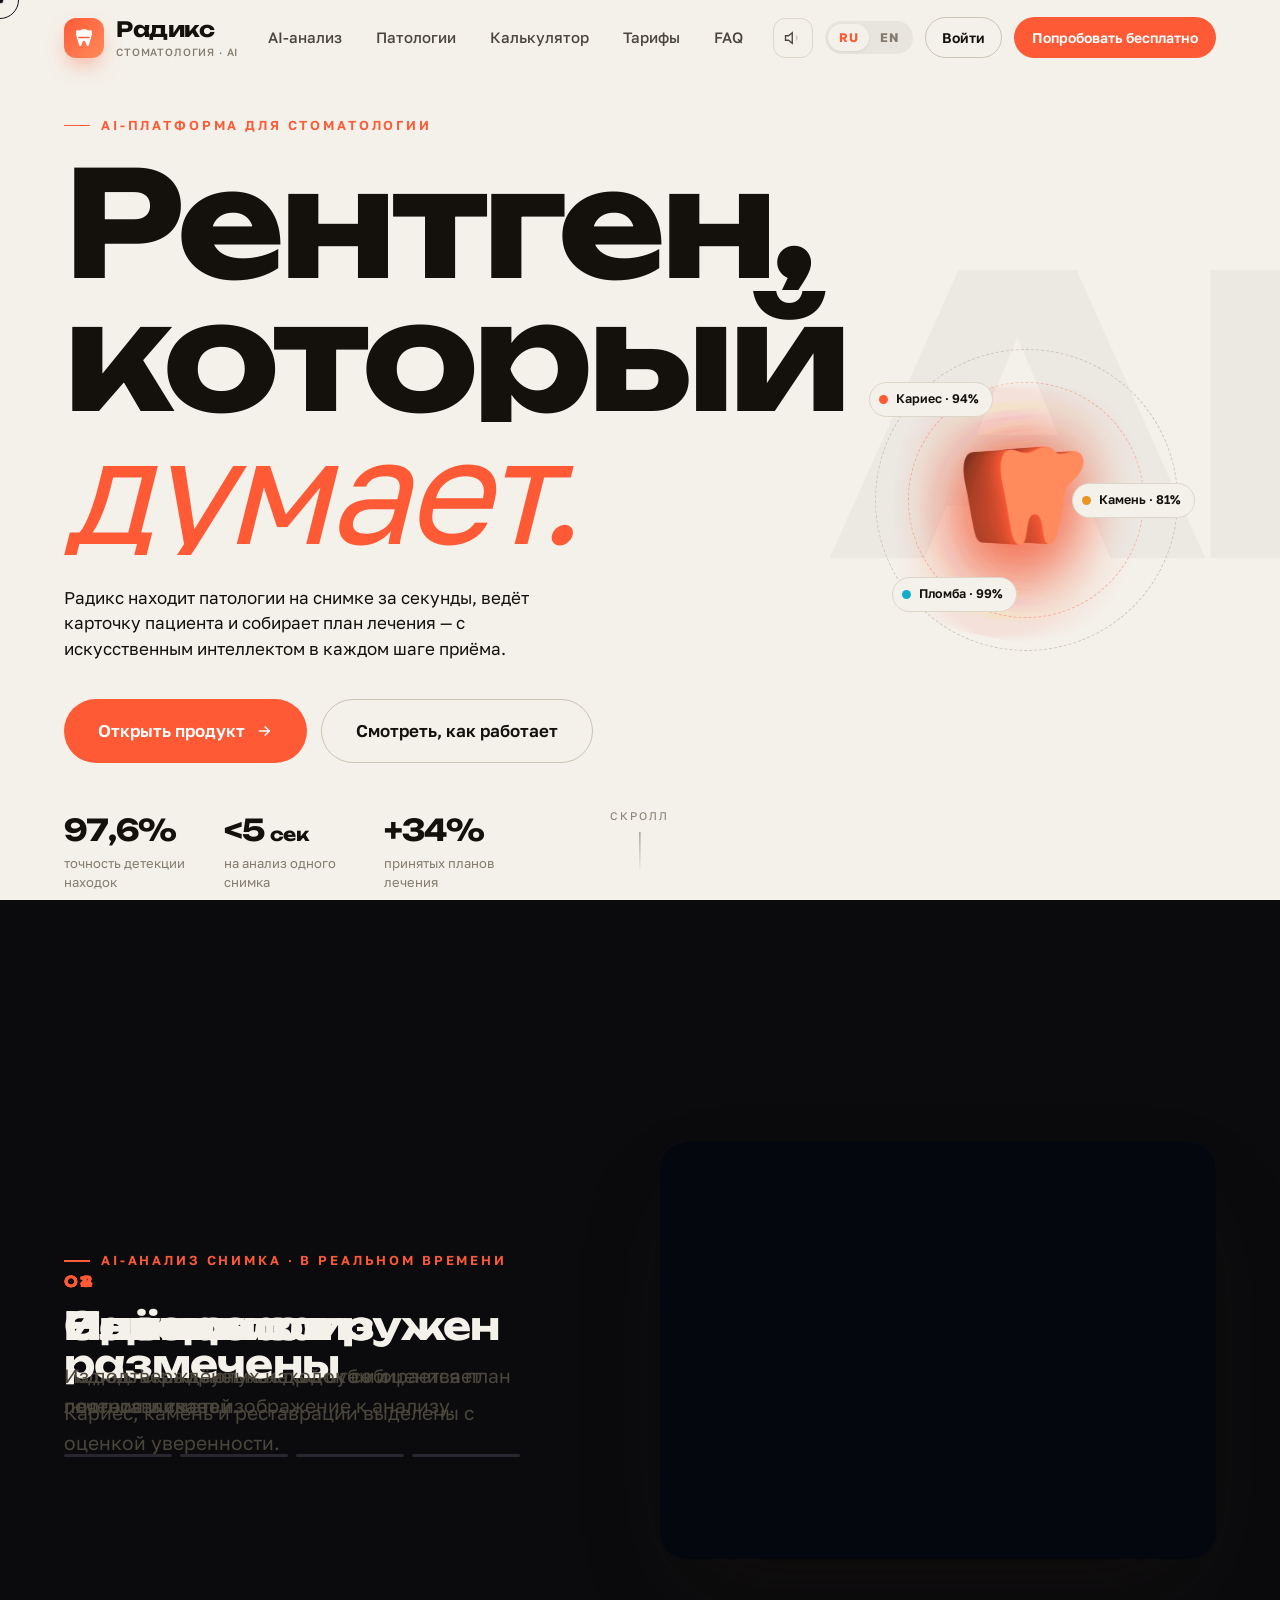
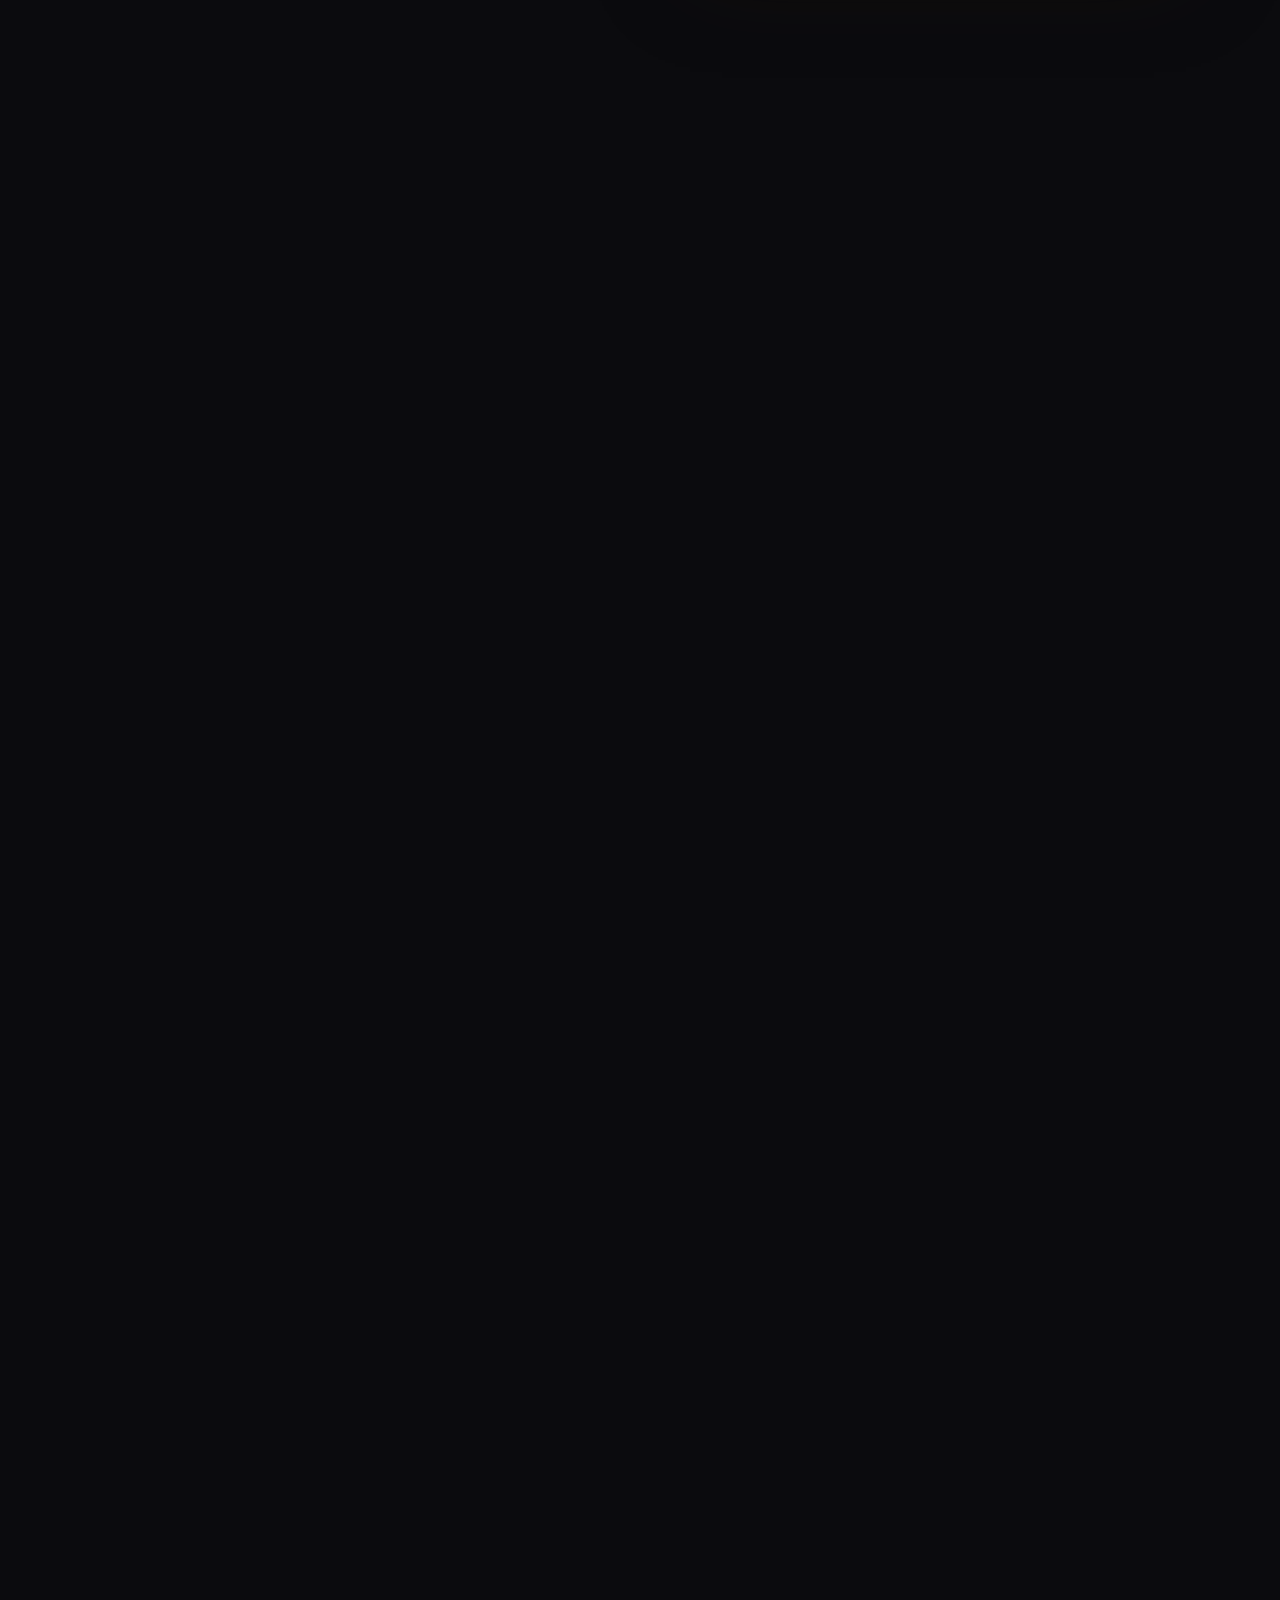
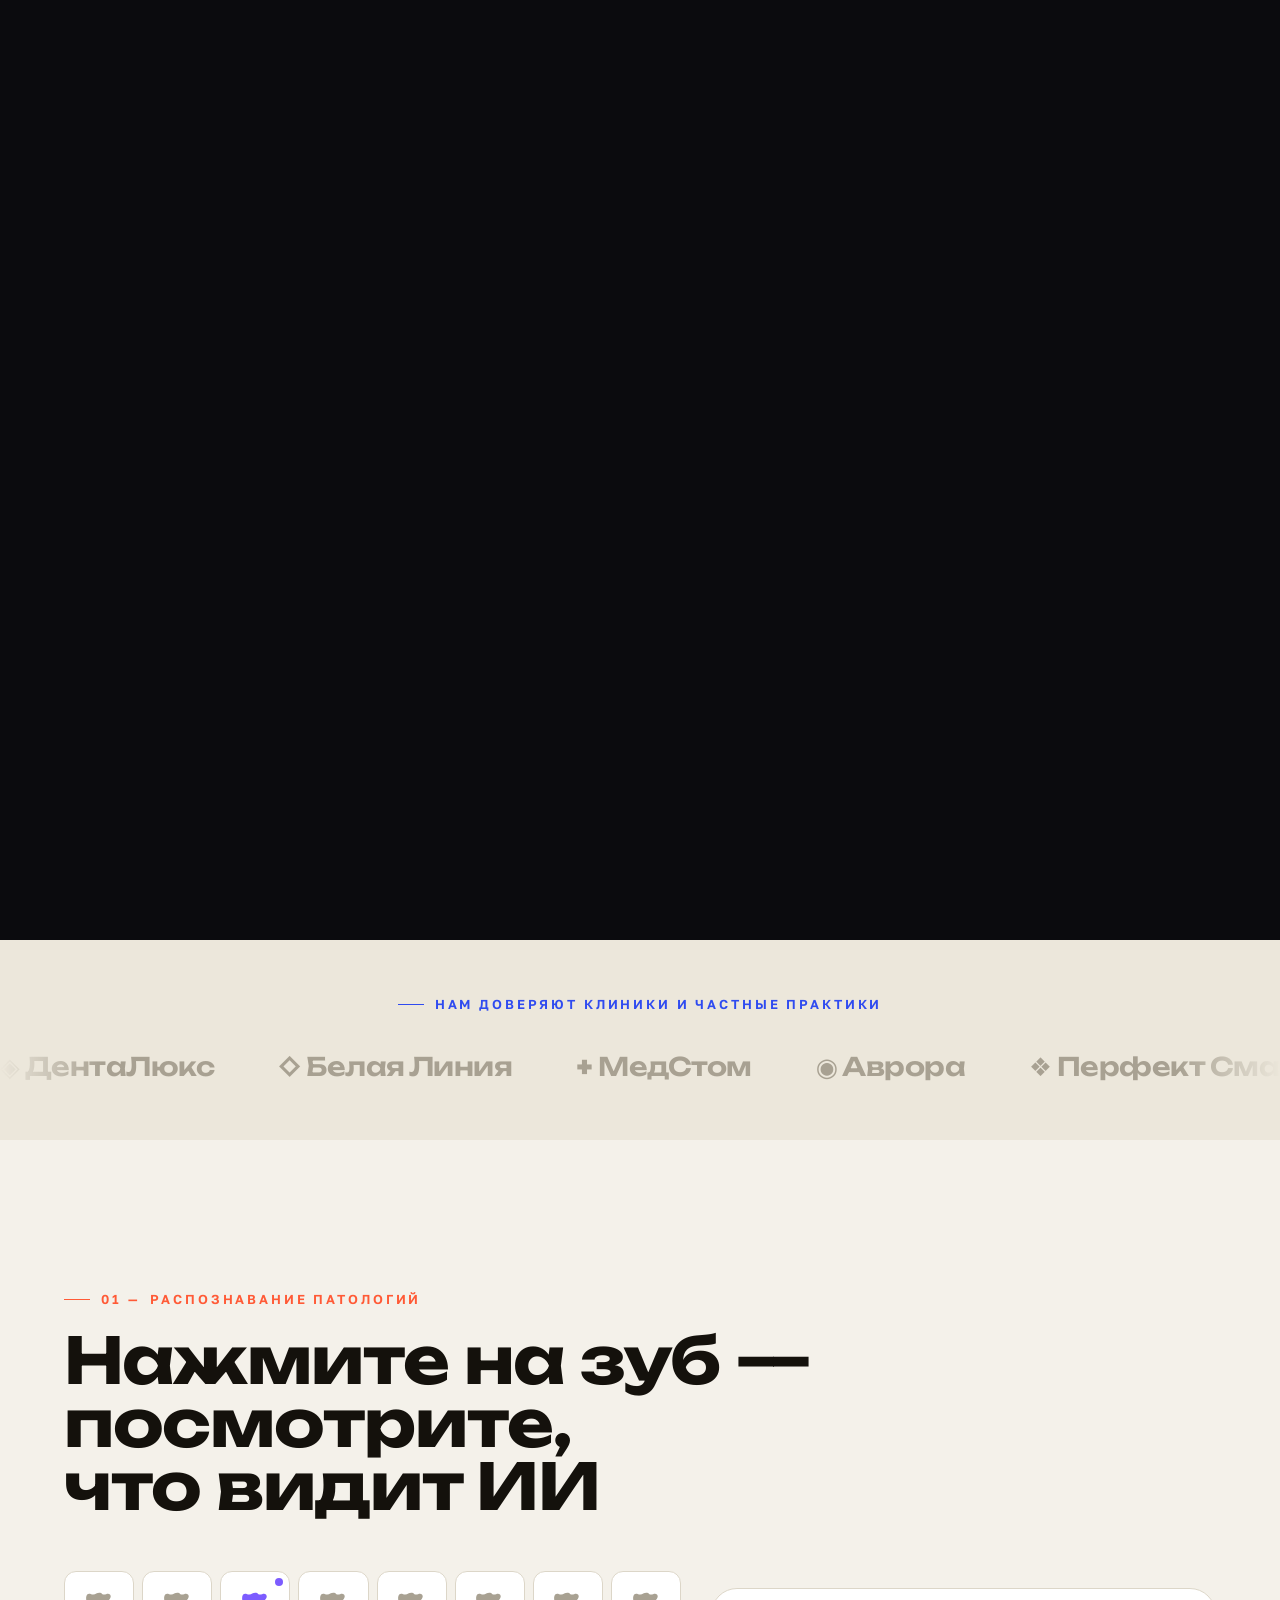
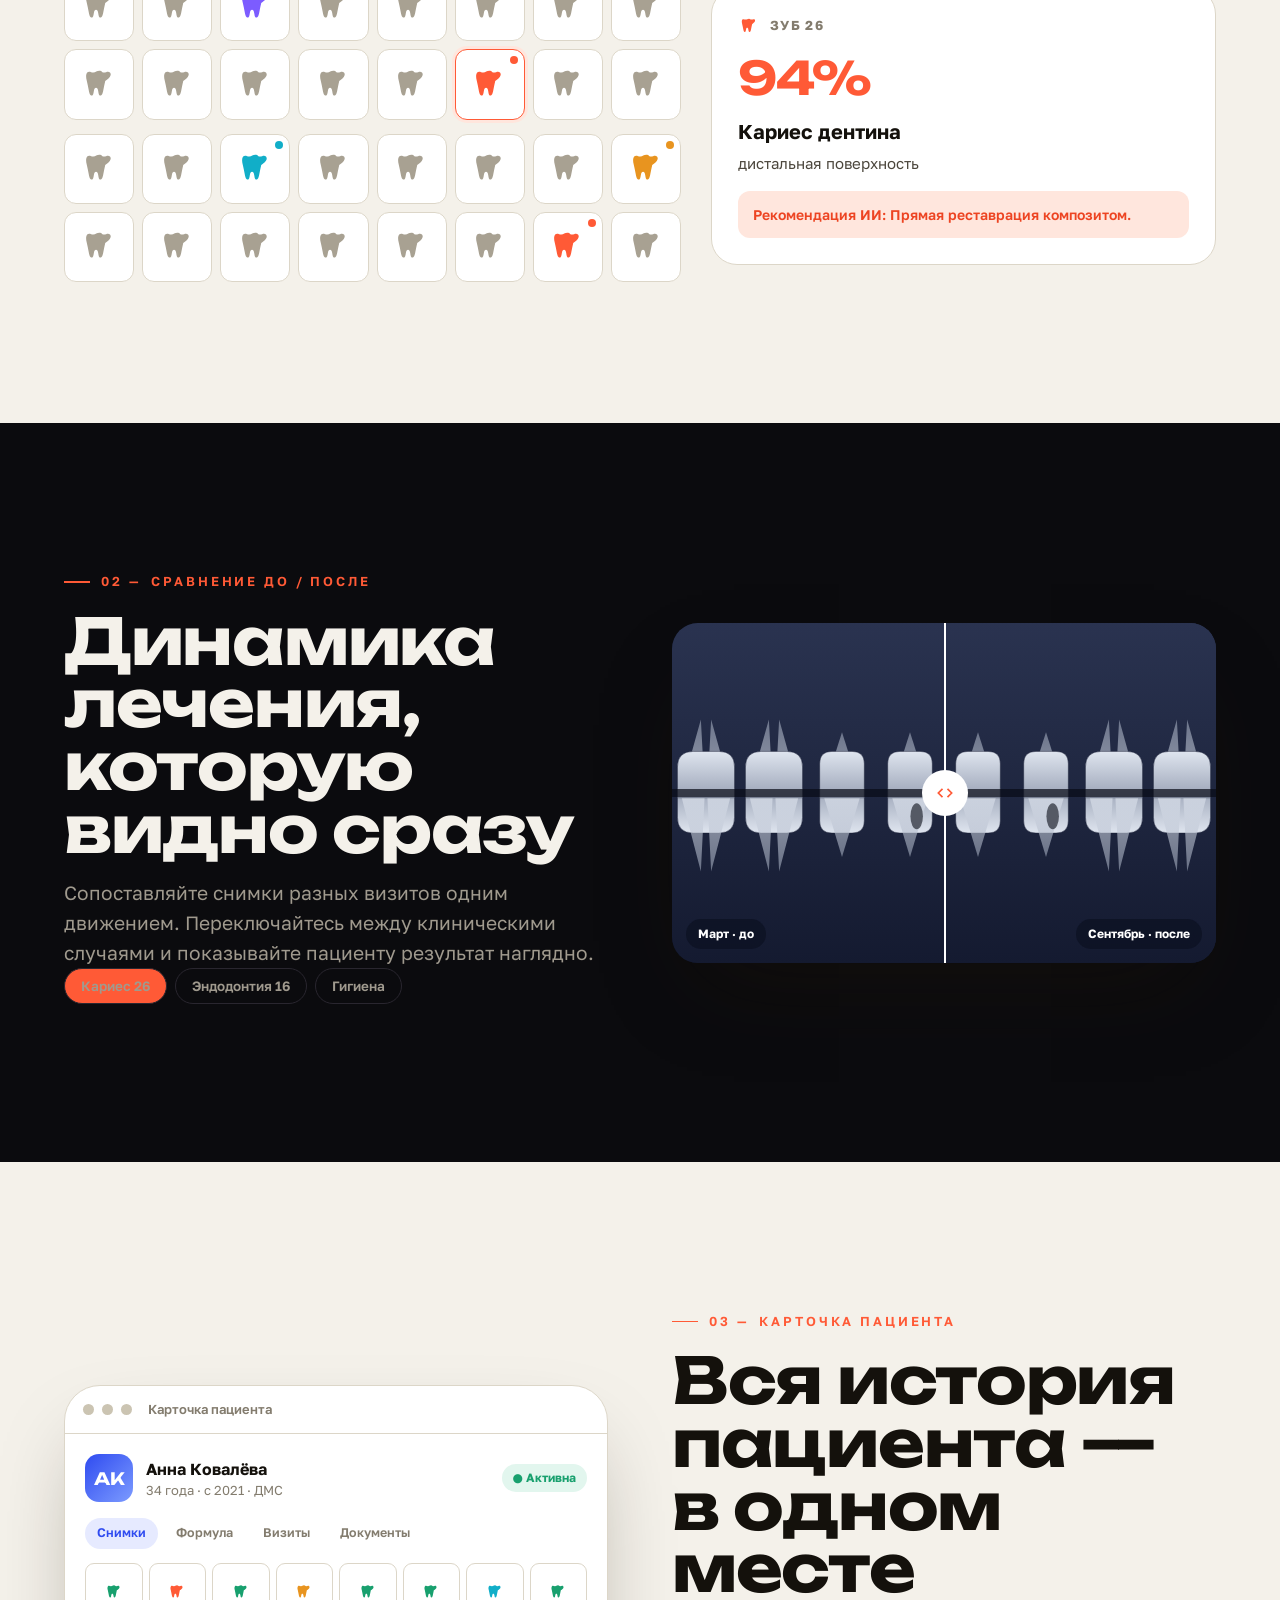
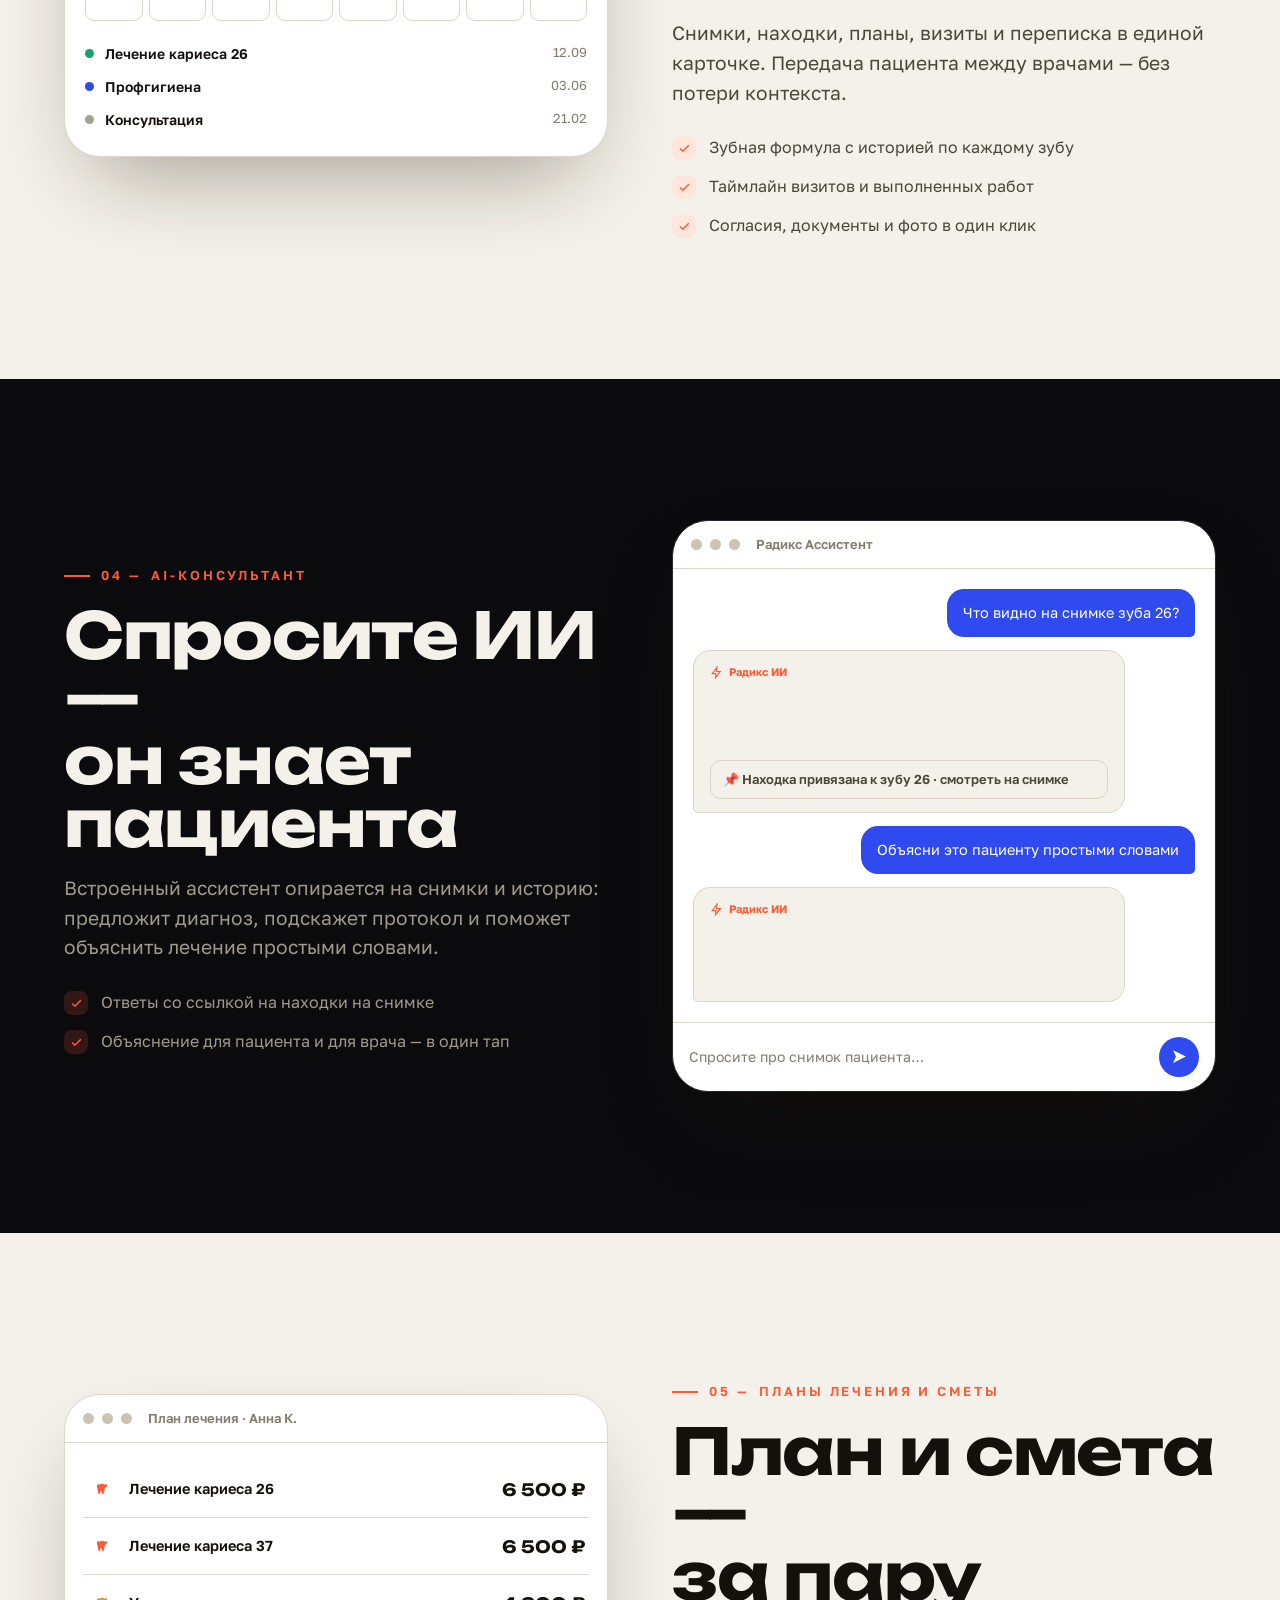
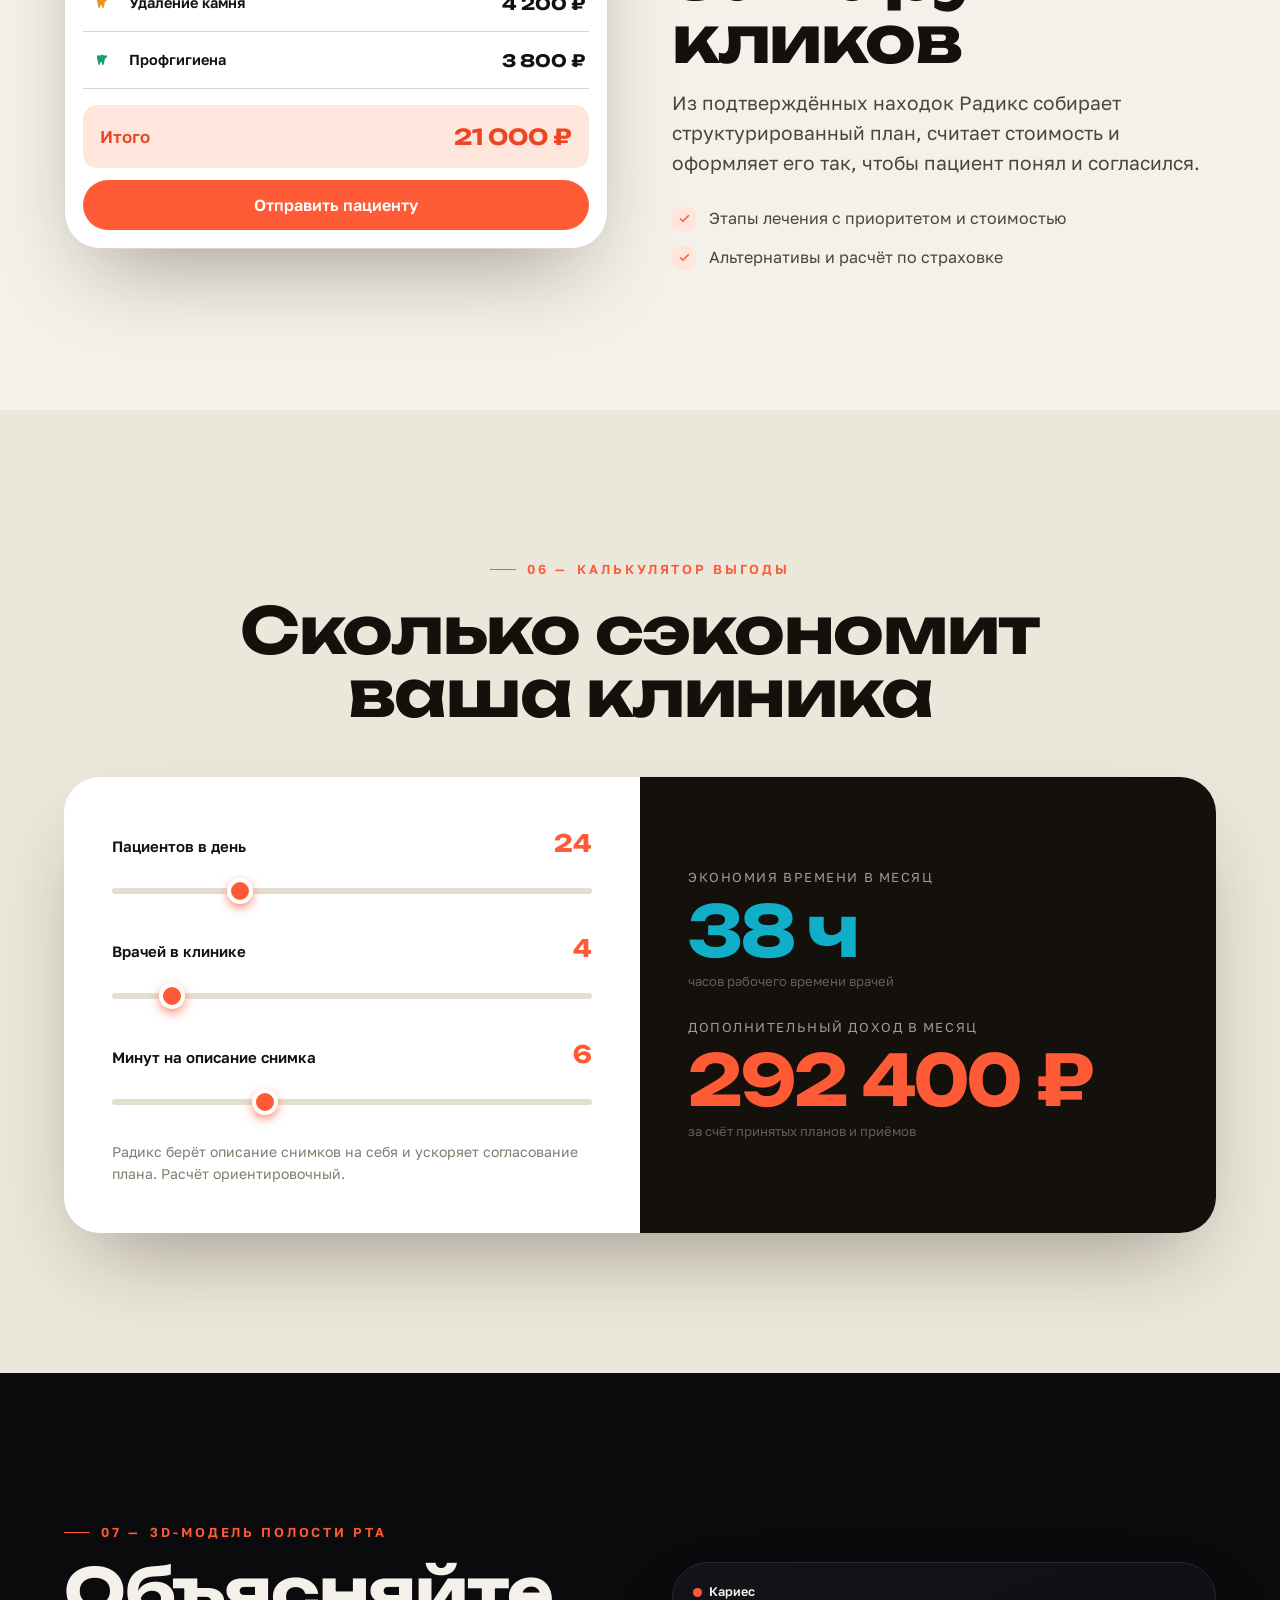
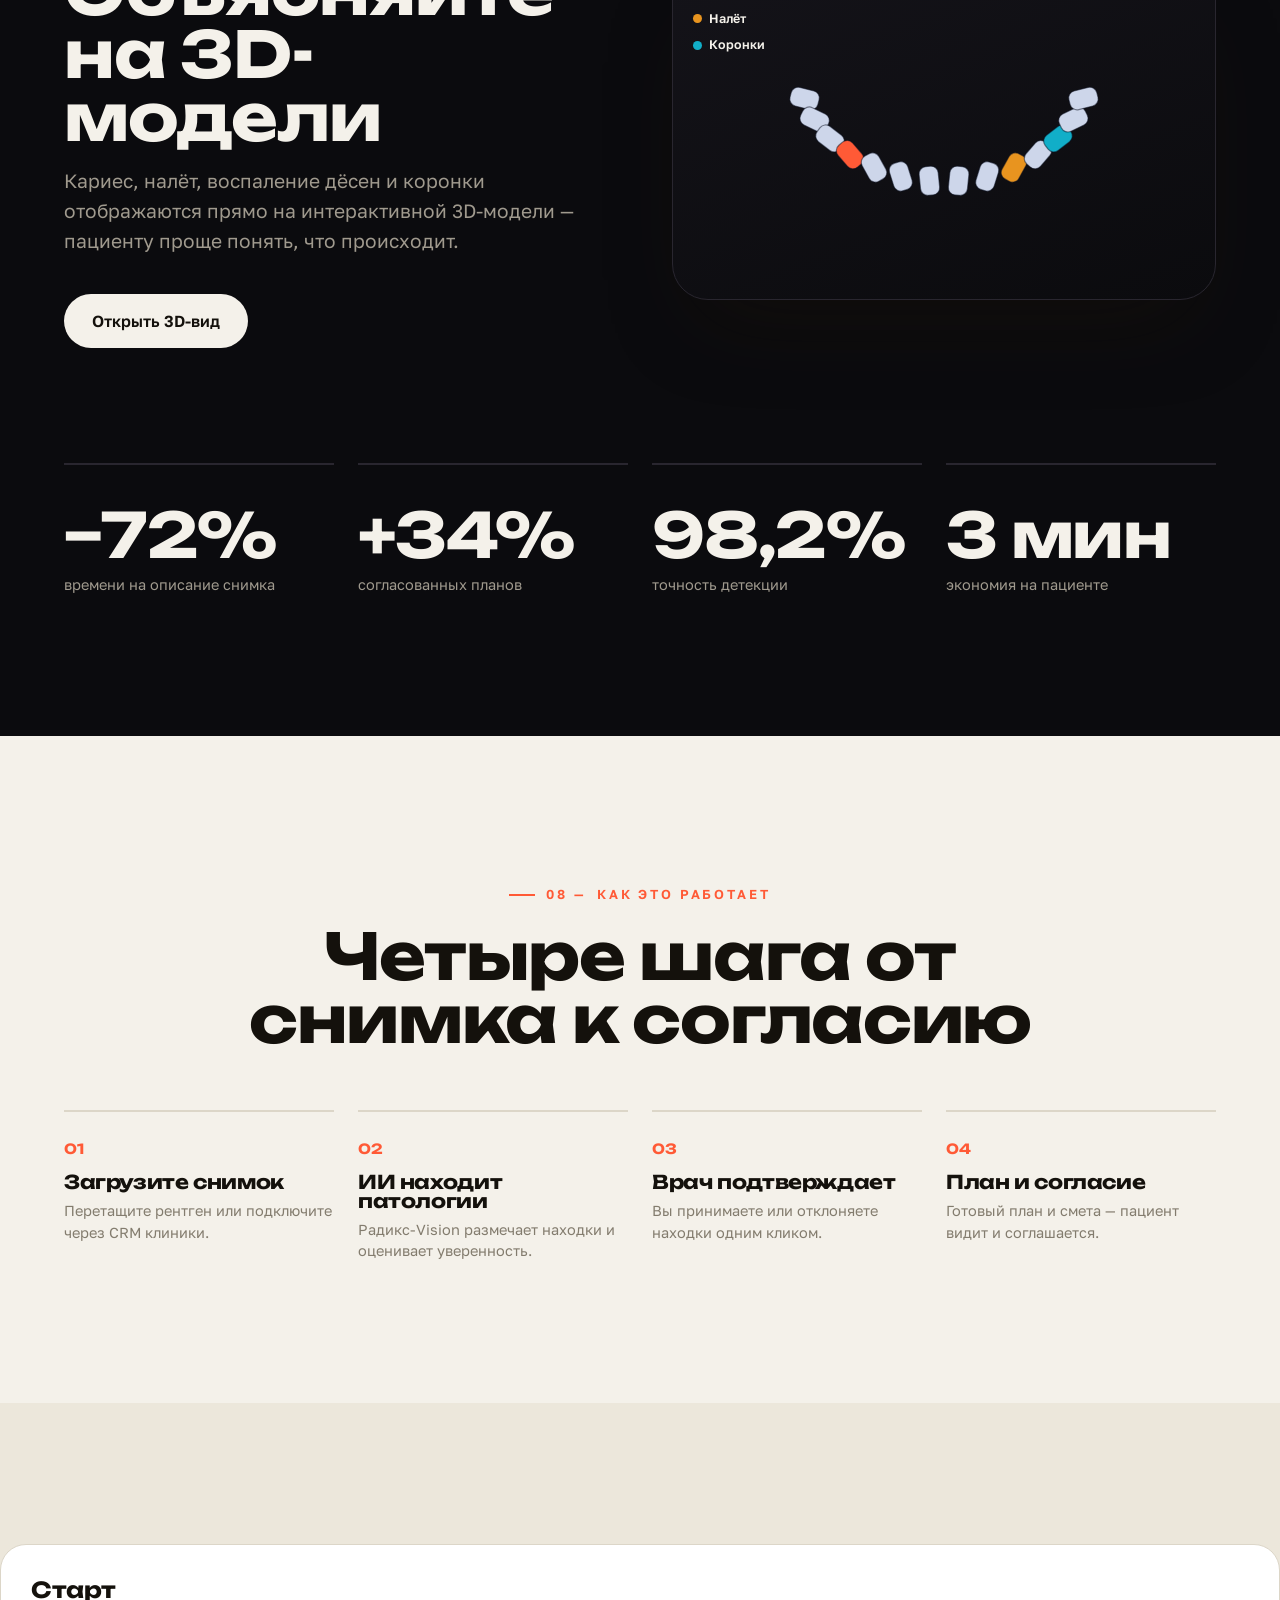
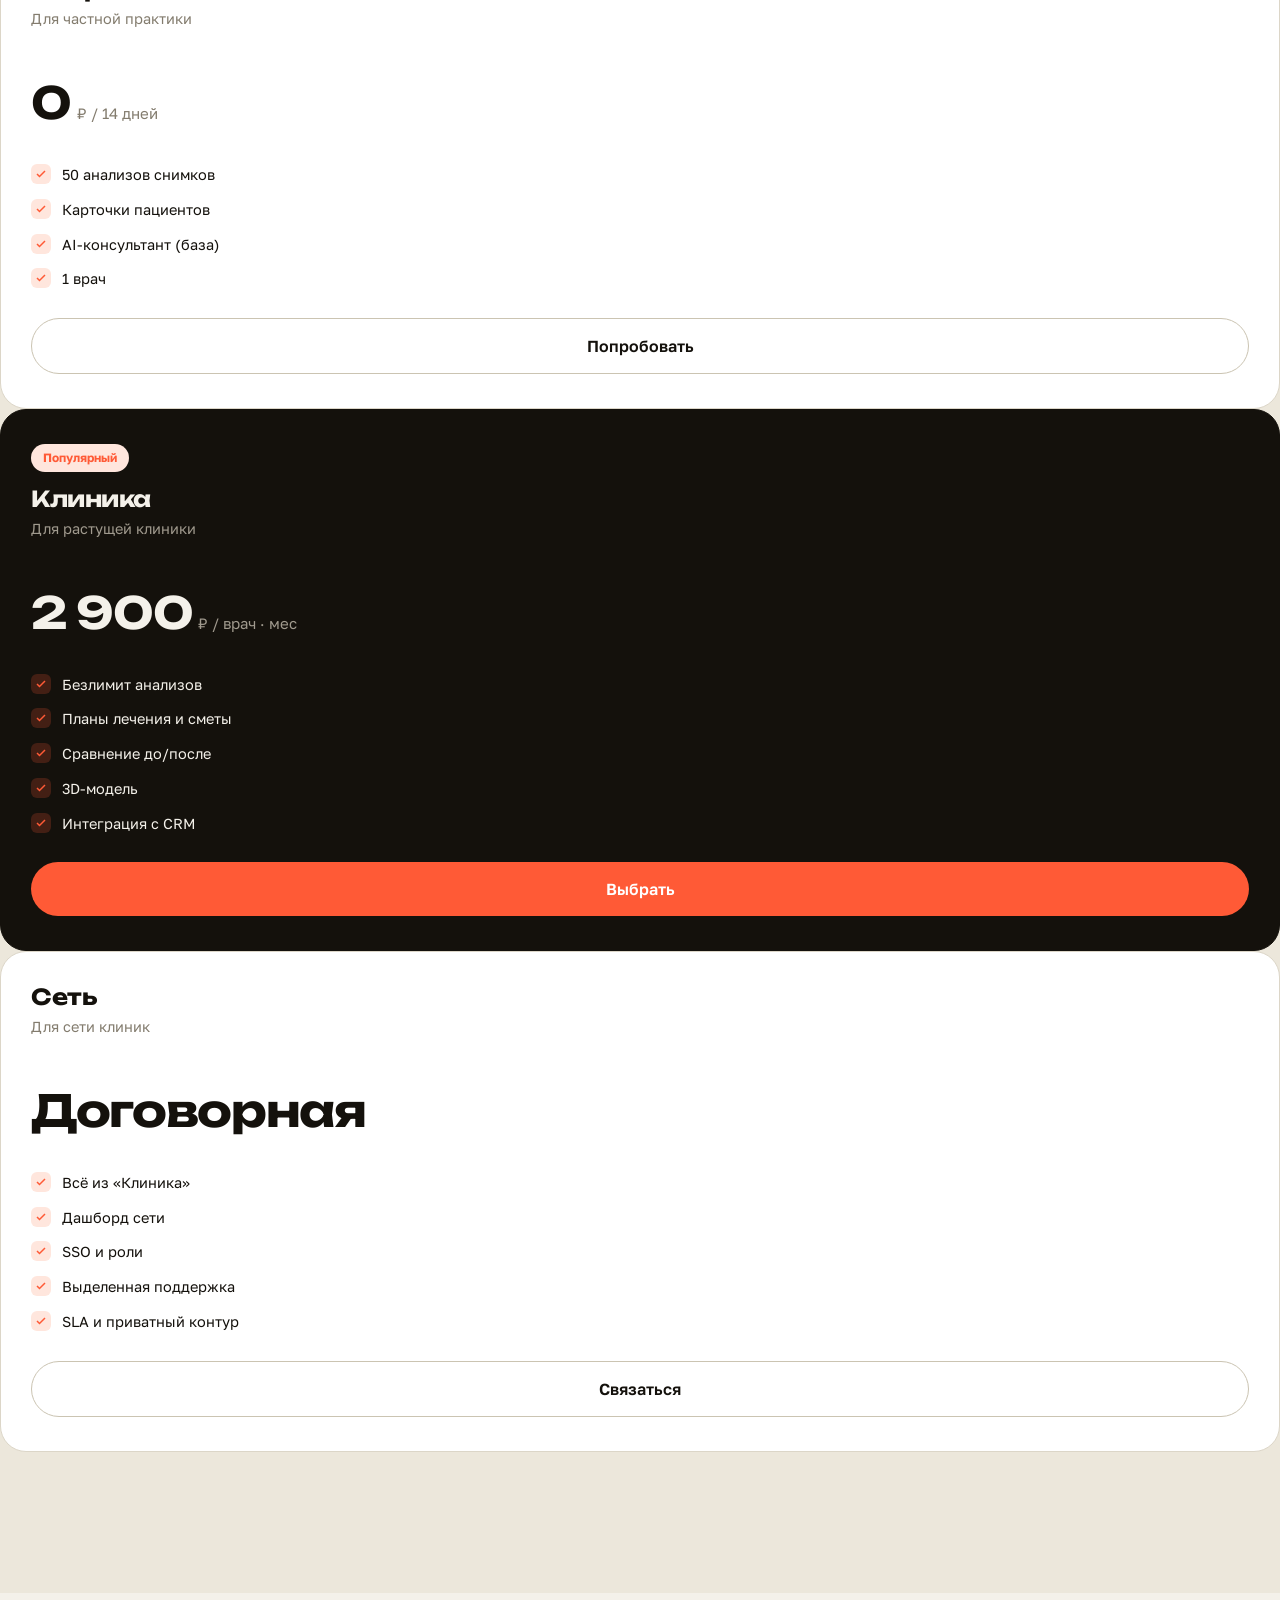
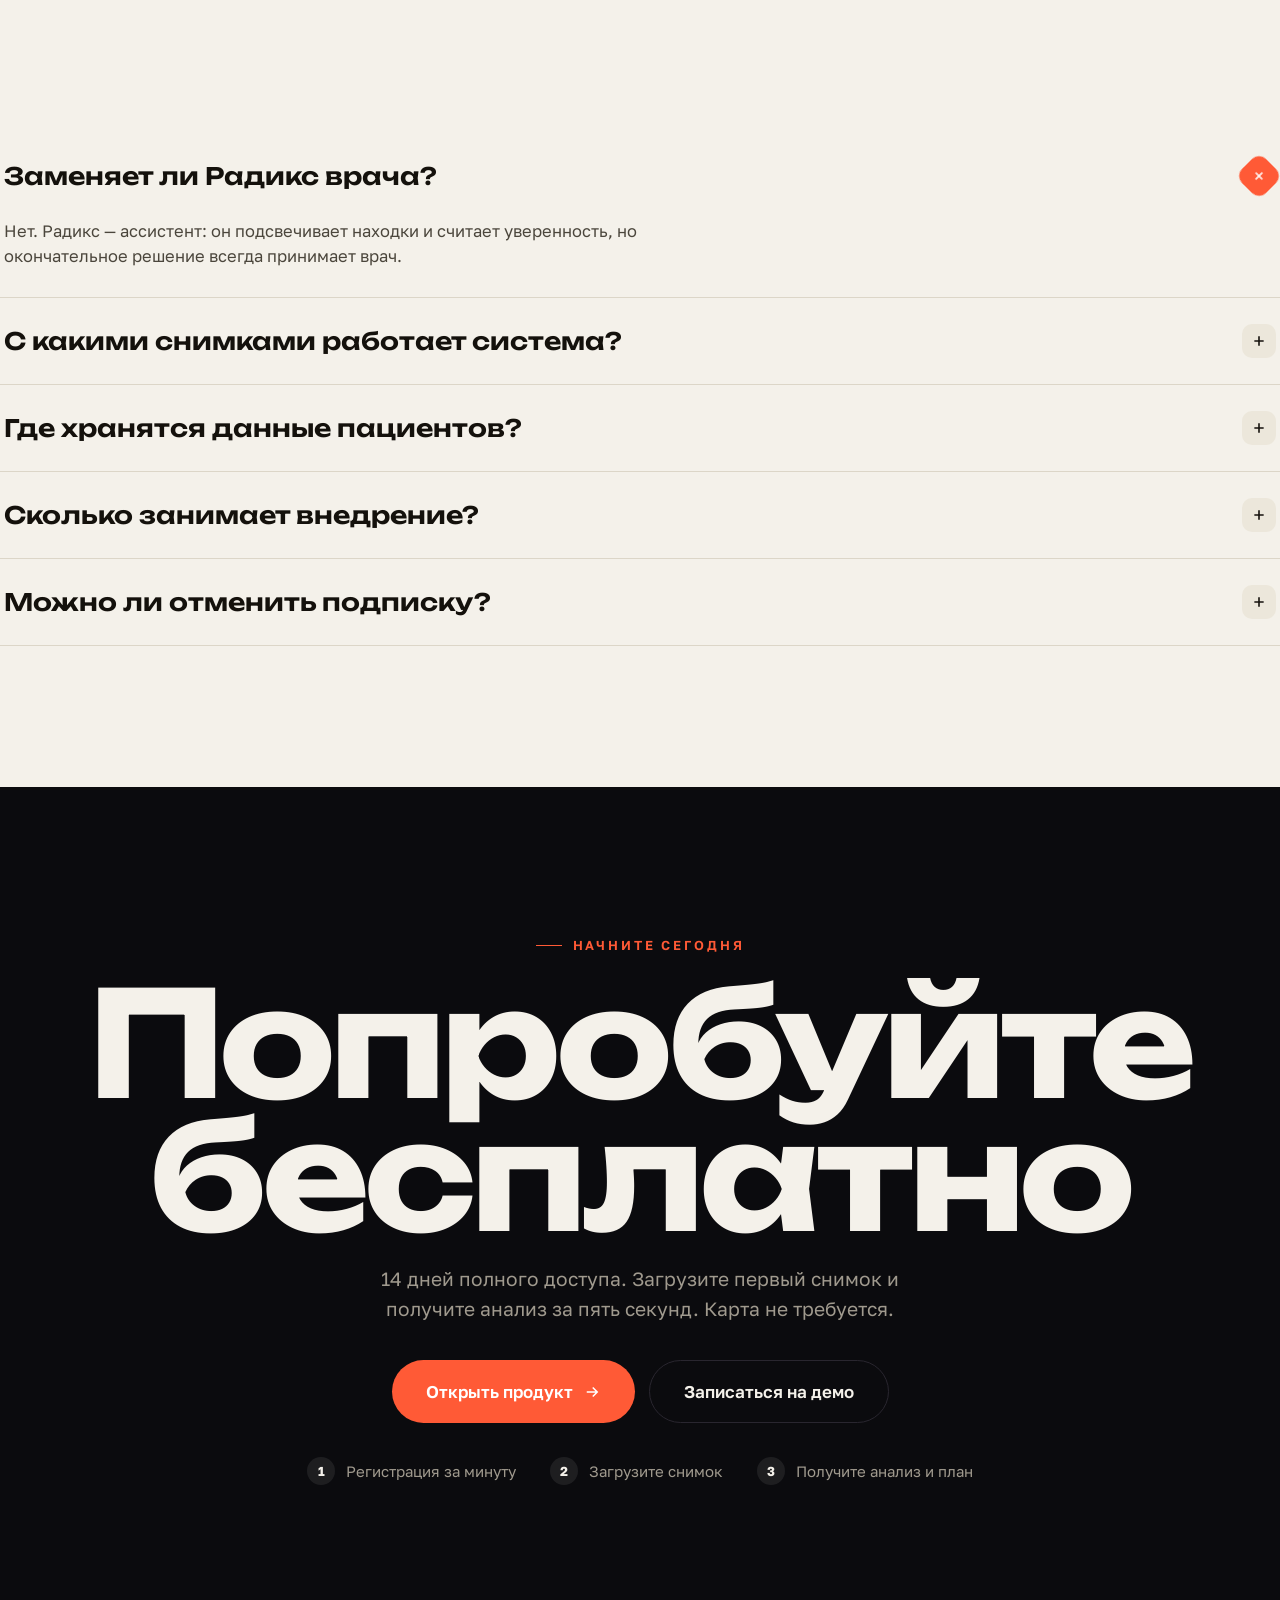
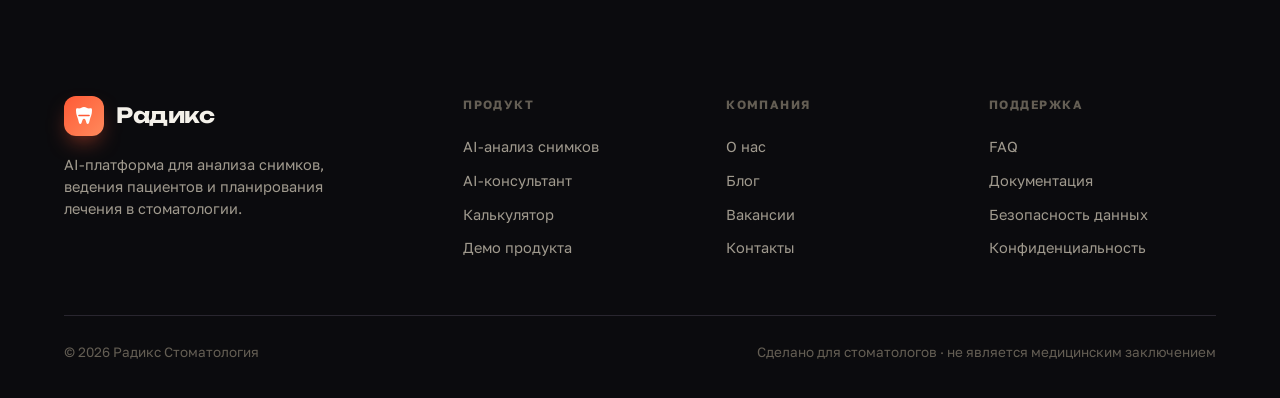
==== Лендинг МВП.html @ f380ec79 "Реализация трёх страниц сайта Радикс Лендинг МВП.html — кинематографичный лендинг (прелоадер, 3D-зуб" ====
<!DOCTYPE html>
<html lang="ru">
<head>
<meta charset="UTF-8">
<meta name="viewport" content="width=device-width, initial-scale=1, viewport-fit=cover">
<title>Радикс — рентген, который думает. AI-платформа для стоматологии</title>
<link rel="preconnect" href="https://fonts.googleapis.com">
<link rel="preconnect" href="https://fonts.gstatic.com" crossorigin>
<link href="https://fonts.googleapis.com/css2?family=Unbounded:wght@500;600;700;800&family=Golos+Text:wght@400;500;600;700&display=swap" rel="stylesheet">
<link rel="stylesheet" href="project/assets/cine.css">
</head>
<body>

<!-- ============ PRELOADER ============ -->
<div class="preloader" id="preloader">
  <div class="pre-inner">
    <div class="pre-mark"><svg viewBox="0 0 24 24" fill="none"><path d="M12 3c-2.2 0-3 1.4-5 1.4S4 3.6 4 6.5c0 4 1.4 6 2.2 9.2.5 2 .8 4.3 2.3 4.3 1.3 0 1.2-2.4 2-4 .4-.8.8-1.2 1.5-1.2s1.1.4 1.5 1.2c.8 1.6.7 4 2 4 1.5 0 1.8-2.3 2.3-4.3C18.6 12.5 20 10.5 20 6.5 20 3.6 19 4.4 17 4.4S14.2 3 12 3Z" fill="#fff"/><rect x="6.2" y="10.7" width="11.6" height="1.5" rx="0.75" fill="#FF5A36"/></svg></div>
    <div class="pre-row"><span class="pre-label" data-i18n="pre_label">Загрузка · Радикс-Vision</span><span class="pre-pc" id="prePc">0%</span></div>
    <div class="pre-bar"><i id="preBar"></i></div>
    <div class="pre-scan"></div>
  </div>
</div>

<!-- custom cursor -->
<div class="cursor-ring" id="cRing"></div>
<div class="cursor-dot" id="cDot"></div>

<!-- ============ NAV ============ -->
<nav class="nav" id="nav">
  <div class="wrap">
    <a class="brand magnetic" href="#top">
      <span class="brand-mark"><svg viewBox="0 0 24 24" fill="none"><path d="M12 3c-2.2 0-3 1.4-5 1.4S4 3.6 4 6.5c0 4 1.4 6 2.2 9.2.5 2 .8 4.3 2.3 4.3 1.3 0 1.2-2.4 2-4 .4-.8.8-1.2 1.5-1.2s1.1.4 1.5 1.2c.8 1.6.7 4 2 4 1.5 0 1.8-2.3 2.3-4.3C18.6 12.5 20 10.5 20 6.5 20 3.6 19 4.4 17 4.4S14.2 3 12 3Z" fill="#fff"/><rect x="6.2" y="10.7" width="11.6" height="1.5" rx="0.75" fill="#FF5A36"/></svg></span>
      <span><b>Радикс</b><small data-i18n="brand_sub">Стоматология · AI</small></span>
    </a>
    <div class="nav-links">
      <a href="#scan" data-i18n="nav_scan">AI-анализ</a>
      <a href="#pathology" data-i18n="nav_path">Патологии</a>
      <a href="#calc" data-i18n="nav_calc">Калькулятор</a>
      <a href="#pricing" data-i18n="nav_pricing">Тарифы</a>
      <a href="#faq" data-i18n="nav_faq">FAQ</a>
    </div>
    <div class="nav-right">
      <button class="sound-btn magnetic" id="soundBtn" title="Звук" aria-label="sound">
        <svg width="18" height="18" viewBox="0 0 24 24" fill="none" stroke="currentColor" stroke-width="1.8" id="soundIcon"><path d="M11 5 6 9H2v6h4l5 4V5Z"/><path d="M16 9a4 4 0 0 1 0 6" class="wave"/></svg>
      </button>
      <div class="lang" id="lang"><button data-lang="ru" class="active">RU</button><button data-lang="en">EN</button></div>
      <a class="btn btn-out btn-sm magnetic" href="Вход и регистрация.html" style="padding:9px 16px"><span class="lab" data-i18n="nav_login">Войти</span></a>
      <a class="btn btn-coral btn-sm magnetic" href="Вход и регистрация.html#reg"><span class="lab" data-i18n="cta_main">Попробовать бесплатно</span></a>
      <button class="nav-burger magnetic" id="burger"><svg width="20" height="20" viewBox="0 0 24 24" fill="none" stroke="currentColor" stroke-width="2"><path d="M3 6h18M3 12h18M3 18h18"/></svg></button>
    </div>
  </div>
</nav>

<!-- ============ HERO ============ -->
<header class="hero" id="top">
  <div class="hero-bgword" aria-hidden="true">AI</div>
  <div class="wrap">
    <div class="hero-grid">
      <div class="hero-copy">
        <span class="eyebrow reveal" data-i18n="hero_eyebrow">AI-платформа для стоматологии</span>
        <h1 class="hero-h huge">
          <span class="line"><span class="clip-line" data-i18n="hero_l1">Рентген,</span></span>
          <span class="line"><span class="clip-line" data-i18n="hero_l2">который</span></span>
          <span class="line"><span class="clip-line it" data-i18n="hero_l3">думает.</span></span>
        </h1>
        <p class="hero-lead reveal d2" data-i18n="hero_lead">Радикс находит патологии на снимке за секунды, ведёт карточку пациента и собирает план лечения — с искусственным интеллектом в каждом шаге приёма.</p>
        <div class="hero-cta reveal d3">
          <a class="btn btn-coral btn-lg magnetic" href="Продукт МВП.html"><span class="lab" data-i18n="hero_cta1">Открыть продукт</span> <svg class="arr" width="18" height="18" viewBox="0 0 24 24" fill="none" stroke="currentColor" stroke-width="2"><path d="M5 12h14M13 6l6 6-6 6"/></svg></a>
          <a class="btn btn-out btn-lg magnetic" href="#scan"><span class="lab" data-i18n="hero_cta2">Смотреть, как работает</span></a>
        </div>
        <div class="hero-meta reveal d4">
          <div><div class="m-n" data-count="98.2" data-decimals="1" data-suffix="%">98,2%</div><div class="m-l" data-i18n="hero_m1">точность детекции находок</div></div>
          <div><div class="m-n">&lt;5 <span style="font-size:18px" data-i18n="sec">сек</span></div><div class="m-l" data-i18n="hero_m2">на анализ одного снимка</div></div>
          <div><div class="m-n" data-count="34" data-prefix="+" data-suffix="%">+34%</div><div class="m-l" data-i18n="hero_m3">принятых планов лечения</div></div>
        </div>
      </div>
      <div class="hero-visual">
        <div class="tooth3d-wrap" id="tooth3dWrap">
          <div class="t-orbit"></div><div class="t-orbit b"></div>
          <div class="tooth3d" id="tooth3d"></div>
          <div class="t-node n1 reveal d2"><i style="background:var(--coral)"></i><span data-i18n="tn1">Кариес · 94%</span></div>
          <div class="t-node n2 reveal d3"><i style="background:var(--warn)"></i><span data-i18n="tn2">Камень · 81%</span></div>
          <div class="t-node n3 reveal d4"><i style="background:var(--cyan)"></i><span data-i18n="tn3">Пломба · 99%</span></div>
        </div>
      </div>
    </div>
  </div>
  <div class="scroll-cue"><span data-i18n="scroll">Скролл</span><span class="ln"></span></div>
</header>

<!-- ============ STICKY SCAN SEQUENCE ============ -->
<section class="scan-seq" id="scan">
  <div class="scan-sticky">
    <div class="scan-copy">
      <span class="eyebrow od" data-i18n="scan_eyebrow">AI-анализ снимка · в реальном времени</span>
      <div class="scan-step" id="scanSteps"></div>
      <div class="scan-progress" id="scanProg"></div>
    </div>
    <div class="scan-film-wrap">
      <div class="scan-film" id="scanFilm">
        <svg class="arch" id="scanArch" viewBox="0 0 680 510" preserveAspectRatio="xMidYMid slice"></svg>
        <div class="grade" id="scanGrade"></div>
        <div class="scan-line2" id="scanLine"></div>
        <div id="scanDets"></div>
      </div>
    </div>
  </div>
</section>

<!-- ============ MARQUEE ============ -->
<section class="section cream2" style="padding-block:46px">
  <div class="wrap" style="text-align:center;margin-bottom:26px"><span class="eyebrow b" style="justify-content:center" data-i18n="logos_label">Нам доверяют клиники и частные практики</span></div>
  <div class="marquee"><div class="marquee-track" id="marquee"></div></div>
</section>

<!-- ============ PATHOLOGY + INTERACTIVE TOOTH CHART ============ -->
<section class="section" id="pathology">
  <div class="wrap">
    <div class="sec-head reveal" style="margin-bottom:54px">
      <span class="eyebrow">01 — <span data-i18n="path_eyebrow">Распознавание патологий</span></span>
      <h2 class="h2" data-i18n="path_h">Нажмите на зуб — посмотрите,<br>что видит ИИ</h2>
    </div>
    <div class="tcwrap">
      <div class="tchart reveal" id="toothChart"></div>
      <div class="tinfo reveal d2" id="toothInfo"></div>
    </div>
  </div>
</section>

<!-- ============ BEFORE / AFTER (dark) ============ -->
<section class="section dark" id="compare">
  <div class="wrap">
    <div class="frow">
      <div class="frow-copy reveal">
        <span class="eyebrow">02 — <span data-i18n="ba_eyebrow">Сравнение до / после</span></span>
        <h2 class="h2" data-i18n="ba_h">Динамика лечения,<br>которую видно сразу</h2>
        <p class="lead" data-i18n="ba_p">Сопоставляйте снимки разных визитов одним движением. Переключайтесь между клиническими случаями и показывайте пациенту результат наглядно.</p>
        <div class="ba-tabs" id="baTabs"></div>
      </div>
      <div class="frow-media reveal d2">
        <div class="ba" id="ba">
          <div class="lay before"><svg class="arch" id="baBefore" viewBox="0 0 680 430" preserveAspectRatio="xMidYMid slice"></svg></div>
          <div class="lay after"><svg class="arch" id="baAfter" viewBox="0 0 680 430" preserveAspectRatio="xMidYMid slice"></svg></div>
          <div class="tg l" id="baTagL">До</div><div class="tg r" id="baTagR">После</div>
          <div class="hd" id="baHd"><div class="kb"><svg width="20" height="20" viewBox="0 0 24 24" fill="none" stroke="currentColor" stroke-width="2"><path d="m9 7-5 5 5 5M15 7l5 5-5 5"/></svg></div></div>
        </div>
      </div>
    </div>
  </div>
</section>

<!-- ============ PATIENT CARD ============ -->
<section class="section">
  <div class="wrap">
    <div class="frow flip">
      <div class="frow-copy reveal">
        <span class="eyebrow">03 — <span data-i18n="pt_eyebrow">Карточка пациента</span></span>
        <h2 class="h2" data-i18n="pt_h">Вся история пациента —<br>в одном месте</h2>
        <p class="lead" data-i18n="pt_p">Снимки, находки, планы, визиты и переписка в единой карточке. Передача пациента между врачами — без потери контекста.</p>
        <ul class="flist">
          <li><span class="tk"><svg viewBox="0 0 24 24" fill="none" stroke="currentColor" stroke-width="3"><path d="M20 6 9 17l-5-5"/></svg></span><span data-i18n="pt_l1">Зубная формула с историей по каждому зубу</span></li>
          <li><span class="tk"><svg viewBox="0 0 24 24" fill="none" stroke="currentColor" stroke-width="3"><path d="M20 6 9 17l-5-5"/></svg></span><span data-i18n="pt_l2">Таймлайн визитов и выполненных работ</span></li>
          <li><span class="tk"><svg viewBox="0 0 24 24" fill="none" stroke="currentColor" stroke-width="3"><path d="M20 6 9 17l-5-5"/></svg></span><span data-i18n="pt_l3">Согласия, документы и фото в один клик</span></li>
        </ul>
      </div>
      <div class="frow-media reveal d2"><div class="media mock" id="patientMock"></div></div>
    </div>
  </div>
</section>

<!-- ============ AI ASSISTANT (dark) ============ -->
<section class="section dark" id="assistant">
  <div class="wrap">
    <div class="frow">
      <div class="frow-copy reveal">
        <span class="eyebrow">04 — <span data-i18n="as_eyebrow">AI-консультант</span></span>
        <h2 class="h2" data-i18n="as_h">Спросите ИИ —<br>он знает пациента</h2>
        <p class="lead" data-i18n="as_p">Встроенный ассистент опирается на снимки и историю: предложит диагноз, подскажет протокол и поможет объяснить лечение простыми словами.</p>
        <ul class="flist">
          <li><span class="tk"><svg viewBox="0 0 24 24" fill="none" stroke="currentColor" stroke-width="3"><path d="M20 6 9 17l-5-5"/></svg></span><span data-i18n="as_l1">Ответы со ссылкой на находки на снимке</span></li>
          <li><span class="tk"><svg viewBox="0 0 24 24" fill="none" stroke="currentColor" stroke-width="3"><path d="M20 6 9 17l-5-5"/></svg></span><span data-i18n="as_l2">Объяснение для пациента и для врача — в один тап</span></li>
        </ul>
      </div>
      <div class="frow-media reveal d2">
        <div class="media mock" style="background:#fff">
          <div class="mock-bar"><i></i><i></i><i></i><span class="mt" data-i18n="as_mock">Радикс Ассистент</span></div>
          <div class="chat" id="chatDemo"></div>
          <div class="chat-in"><span class="cif" data-i18n="as_input">Спросите про снимок пациента…</span><span class="cis"><svg width="17" height="17" viewBox="0 0 24 24" fill="currentColor"><path d="m3 3 18 9-18 9 4-9-4-9Z"/></svg></span></div>
        </div>
      </div>
    </div>
  </div>
</section>

<!-- ============ PLANS ============ -->
<section class="section">
  <div class="wrap">
    <div class="frow flip">
      <div class="frow-copy reveal">
        <span class="eyebrow">05 — <span data-i18n="pl_eyebrow">Планы лечения и сметы</span></span>
        <h2 class="h2" data-i18n="pl_h">План и смета —<br>за пару кликов</h2>
        <p class="lead" data-i18n="pl_p">Из подтверждённых находок Радикс собирает структурированный план, считает стоимость и оформляет его так, чтобы пациент понял и согласился.</p>
        <ul class="flist">
          <li><span class="tk"><svg viewBox="0 0 24 24" fill="none" stroke="currentColor" stroke-width="3"><path d="M20 6 9 17l-5-5"/></svg></span><span data-i18n="pl_l1">Этапы лечения с приоритетом и стоимостью</span></li>
          <li><span class="tk"><svg viewBox="0 0 24 24" fill="none" stroke="currentColor" stroke-width="3"><path d="M20 6 9 17l-5-5"/></svg></span><span data-i18n="pl_l2">Альтернативы и расчёт по страховке</span></li>
        </ul>
      </div>
      <div class="frow-media reveal d2"><div class="media mock" id="planMock"></div></div>
    </div>
  </div>
</section>

<!-- ============ CALCULATOR ============ -->
<section class="section cream2" id="calc">
  <div class="wrap">
    <div class="sec-head center reveal" style="margin-bottom:52px">
      <span class="eyebrow" style="justify-content:center">06 — <span data-i18n="calc_eyebrow">Калькулятор выгоды</span></span>
      <h2 class="h2" data-i18n="calc_h">Сколько сэкономит ваша клиника</h2>
    </div>
    <div class="calc reveal">
      <div class="calc-in">
        <div class="calc-field">
          <div class="cf-top"><span class="cf-l" data-i18n="calc_f1">Пациентов в день</span><span class="cf-v" id="calcV1">24</span></div>
          <input type="range" class="range" id="calcR1" min="5" max="80" value="24">
        </div>
        <div class="calc-field">
          <div class="cf-top"><span class="cf-l" data-i18n="calc_f2">Врачей в клинике</span><span class="cf-v" id="calcV2">4</span></div>
          <input type="range" class="range" id="calcR2" min="1" max="30" value="4">
        </div>
        <div class="calc-field">
          <div class="cf-top"><span class="cf-l" data-i18n="calc_f3">Минут на описание снимка</span><span class="cf-v" id="calcV3">6</span></div>
          <input type="range" class="range" id="calcR3" min="2" max="15" value="6">
        </div>
        <p class="lead" style="font-size:14px;color:var(--ink-3)" data-i18n="calc_note">Радикс берёт описание снимков на себя и ускоряет согласование плана. Расчёт ориентировочный.</p>
      </div>
      <div class="calc-out">
        <div class="co-item"><div class="co-l" data-i18n="calc_o1">Экономия времени в месяц</div><div class="co-n cyan" id="calcOut1">— ч</div><div class="co-s" data-i18n="calc_o1s">часов рабочего времени врачей</div></div>
        <div class="co-item"><div class="co-l" data-i18n="calc_o2">Дополнительный доход в месяц</div><div class="co-n coral" id="calcOut2">— ₽</div><div class="co-s" data-i18n="calc_o2s">за счёт принятых планов и приёмов</div></div>
      </div>
    </div>
  </div>
</section>

<!-- ============ 3D MODEL + METRICS (dark) ============ -->
<section class="section dark" id="model3d">
  <div class="wrap">
    <div class="frow">
      <div class="frow-copy reveal">
        <span class="eyebrow">07 — <span data-i18n="td_eyebrow">3D-модель полости рта</span></span>
        <h2 class="h2" data-i18n="td_h">Объясняйте<br>на 3D-модели</h2>
        <p class="lead" data-i18n="td_p">Кариес, налёт, воспаление дёсен и коронки отображаются прямо на интерактивной 3D-модели — пациенту проще понять, что происходит.</p>
        <div class="hero-cta"><a class="btn btn-light magnetic" href="Продукт МВП.html"><span class="lab" data-i18n="td_cta">Открыть 3D-вид</span></a></div>
      </div>
      <div class="frow-media reveal d2" id="model3dMock"></div>
    </div>
    <div class="steps" id="metrics" style="margin-top:clamp(70px,9vw,120px)"></div>
  </div>
</section>

<!-- ============ WORKFLOW ============ -->
<section class="section" id="workflow">
  <div class="wrap">
    <div class="sec-head center reveal">
      <span class="eyebrow" style="justify-content:center">08 — <span data-i18n="wf_eyebrow">Как это работает</span></span>
      <h2 class="h2" data-i18n="wf_h">Четыре шага от снимка к согласию</h2>
    </div>
    <div class="steps" id="steps"></div>
  </div>
</section>

<!-- ============ PRICING ============ -->
<section class="section cream2" id="pricing">
  <div class="wrap">
    <div class="sec-head center reveal">
      <span class="eyebrow" style="justify-content:center">09 — <span data-i18n="pr_eyebrow">Тарифы</span></span>
      <h2 class="h2" data-i18n="pr_h">Начните бесплатно,<br>растите с клиникой</h2>
      <p class="lead" data-i18n="pr_p">Без привязки оборудования. Оплата за активных врачей. Отмена в любой момент.</p>
    </div>
    <div class="pricing" id="pricing"></div>
  </div>
</section>

<!-- ============ FAQ ============ -->
<section class="section" id="faq">
  <div class="wrap">
    <div class="sec-head center reveal">
      <span class="eyebrow" style="justify-content:center">10 — <span data-i18n="fq_eyebrow">Вопросы</span></span>
      <h2 class="h2" data-i18n="fq_h">Частые вопросы</h2>
    </div>
    <div class="faq" id="faq"></div>
  </div>
</section>

<!-- ============ FINAL CTA ============ -->
<section class="section dark final" id="cta">
  <div class="wrap">
    <span class="eyebrow" style="justify-content:center" data-i18n="cta_eyebrow">Начните сегодня</span>
    <h2 class="huge" data-i18n="cta_h">Попробуйте<br>бесплатно</h2>
    <p class="lead" style="max-width:560px;margin:0 auto" data-i18n="cta_p">14 дней полного доступа. Загрузите первый снимок и получите анализ за пять секунд. Карта не требуется.</p>
    <div class="hero-cta" style="justify-content:center;margin-top:36px">
      <a class="btn btn-coral btn-lg magnetic" href="Вход и регистрация.html#reg"><span class="lab" data-i18n="cta_b1">Открыть продукт</span> <svg class="arr" width="18" height="18" viewBox="0 0 24 24" fill="none" stroke="currentColor" stroke-width="2"><path d="M5 12h14M13 6l6 6-6 6"/></svg></a>
      <a class="btn btn-od btn-lg magnetic" href="#"><span class="lab" data-i18n="cta_b2">Записаться на демо</span></a>
    </div>
    <div class="final-steps">
      <div class="final-step"><b>1</b><span data-i18n="cta_s1">Регистрация за минуту</span></div>
      <div class="final-step"><b>2</b><span data-i18n="cta_s2">Загрузите снимок</span></div>
      <div class="final-step"><b>3</b><span data-i18n="cta_s3">Получите анализ и план</span></div>
    </div>
  </div>
</section>

<!-- ============ FOOTER ============ -->
<footer class="footer">
  <div class="wrap">
    <div class="footer-grid">
      <div class="footer-brand">
        <a class="brand" href="#top"><span class="brand-mark"><svg viewBox="0 0 24 24" fill="none"><path d="M12 3c-2.2 0-3 1.4-5 1.4S4 3.6 4 6.5c0 4 1.4 6 2.2 9.2.5 2 .8 4.3 2.3 4.3 1.3 0 1.2-2.4 2-4 .4-.8.8-1.2 1.5-1.2s1.1.4 1.5 1.2c.8 1.6.7 4 2 4 1.5 0 1.8-2.3 2.3-4.3C18.6 12.5 20 10.5 20 6.5 20 3.6 19 4.4 17 4.4S14.2 3 12 3Z" fill="#fff"/><rect x="6.2" y="10.7" width="11.6" height="1.5" rx="0.75" fill="#FF5A36"/></svg></span><span><b style="color:var(--on-dark)">Радикс</b></span></a>
        <p data-i18n="foot_about">AI-платформа для анализа снимков, ведения пациентов и планирования лечения в стоматологии.</p>
      </div>
      <div class="footer-col"><h5 data-i18n="foot_product">Продукт</h5>
        <a href="#scan" data-i18n="foot_p1">AI-анализ снимков</a><a href="#assistant" data-i18n="foot_p2">AI-консультант</a><a href="#calc" data-i18n="foot_p3">Калькулятор</a><a href="Продукт МВП.html" data-i18n="foot_p4">Демо продукта</a></div>
      <div class="footer-col"><h5 data-i18n="foot_company">Компания</h5>
        <a href="#" data-i18n="foot_c1">О нас</a><a href="#" data-i18n="foot_c2">Блог</a><a href="#" data-i18n="foot_c3">Вакансии</a><a href="#" data-i18n="foot_c4">Контакты</a></div>
      <div class="footer-col"><h5 data-i18n="foot_legal">Поддержка</h5>
        <a href="#faq" data-i18n="foot_l1">FAQ</a><a href="#" data-i18n="foot_l2">Документация</a><a href="#" data-i18n="foot_l3">Безопасность данных</a><a href="#" data-i18n="foot_l4">Конфиденциальность</a></div>
    </div>
    <div class="footer-bot"><span>© 2026 Радикс Стоматология</span><span data-i18n="foot_made">Сделано для стоматологов · не является медицинским заключением</span></div>
  </div>
</footer>

<script src="project/assets/cine.js"></script>
</body>
</html>
---- project/assets/cine.css ----
/* ============================================================
   МВП — Cinematic Landing (editorial · cream · coral+blue)
   Fonts: Unbounded (display) + Golos Text (UI)
   ============================================================ */
:root {
  --paper: #F4F1EA;
  --paper-2: #ECE7DB;
  --paper-3: #E4DECF;
  --ink: #14110C;
  --ink-2: #4B463C;
  --ink-3: #837C6E;
  --ink-4: #A8A192;
  --line: #DCD6C8;
  --line-2: #CBC4B2;

  --coral: #FF5A36;
  --coral-600: #ED4422;
  --coral-soft: #FFE6DD;
  --blue: #2F4BF0;
  --blue-600: #2138D6;
  --blue-soft: #E6EAFF;
  --cyan: #11AEC8;
  --cyan-soft: #DBF4F8;
  --good: #18A06E;
  --warn: #E8941F;

  --dark: #0B0B0E;
  --dark-2: #141319;
  --dark-3: #201E28;
  --on-dark: #F4F1EA;
  --on-dark-2: #A09A8E;
  --on-dark-3: #645E54;
  --line-dark: #29262F;

  --r-sm: 12px; --r-md: 18px; --r-lg: 26px; --r-xl: 36px; --r-pill: 999px;
  --display: "Unbounded", system-ui, sans-serif;
  --ui: "Golos Text", system-ui, sans-serif;
  --maxw: 1280px;
  --gutter: clamp(22px, 5vw, 80px);
  --ease: cubic-bezier(.22,.61,.18,1);
  --sh-md: 0 20px 50px -22px rgba(30,20,8,.34);
  --sh-lg: 0 40px 90px -30px rgba(30,20,8,.40);
}

* { margin: 0; padding: 0; box-sizing: border-box; }
html { scroll-behavior: smooth; -webkit-text-size-adjust: 100%; }
body {
  font-family: var(--ui);
  background: var(--paper);
  color: var(--ink);
  line-height: 1.5;
  font-size: 17px;
  -webkit-font-smoothing: antialiased;
  overflow-x: hidden;
}
h1,h2,h3,h4 { font-family: var(--display); font-weight: 700; line-height: .98; letter-spacing: -.02em; }
a { color: inherit; text-decoration: none; }
img, svg { display: block; max-width: 100%; }
button { font-family: inherit; cursor: pointer; border: none; background: none; }
::selection { background: var(--coral); color: #fff; }

.wrap { max-width: var(--maxw); margin: 0 auto; padding-inline: var(--gutter); }
.huge { font-size: clamp(54px, 11.5vw, 168px); line-height: .9; letter-spacing: -.035em; }
.h1 { font-size: clamp(40px, 7vw, 104px); }
.h2 { font-size: clamp(32px, 5vw, 68px); }
.h3 { font-size: clamp(24px, 3vw, 40px); }
.lead { font-family: var(--ui); font-size: clamp(17px, 1.5vw, 21px); line-height: 1.55; color: var(--ink-2); }

.eyebrow { font-family: var(--ui); font-weight: 600; font-size: 13px; letter-spacing: .22em; text-transform: uppercase; color: var(--coral); display: inline-flex; align-items: center; gap: 11px; }
.eyebrow::before { content: ""; width: 26px; height: 1.5px; background: var(--coral); }
.eyebrow.b { color: var(--blue); } .eyebrow.b::before { background: var(--blue); }
.on-dark .eyebrow, .eyebrow.od { color: var(--coral); }

/* ============ PRELOADER ============ */
.preloader { position: fixed; inset: 0; z-index: 9999; background: var(--dark); display: grid; place-items: center; transition: transform 1s var(--ease); }
.preloader.done { transform: translateY(-100%); }
.pre-inner { text-align: center; width: min(420px, 80vw); }
.pre-mark { width: 64px; height: 64px; margin: 0 auto 26px; border-radius: 18px; background: linear-gradient(135deg, var(--coral), #ff8a5c); display: grid; place-items: center; box-shadow: 0 0 50px -8px var(--coral); animation: prePulse 1.6s var(--ease) infinite; }
.pre-mark svg { width: 36px; height: 36px; }
@keyframes prePulse { 0%,100%{ transform: scale(1) } 50%{ transform: scale(1.08) } }
.pre-bar { height: 2px; background: var(--line-dark); border-radius: 99px; overflow: hidden; margin-top: 6px; }
.pre-bar > i { display: block; height: 100%; width: 0; background: linear-gradient(90deg, var(--coral), var(--cyan)); }
.pre-row { display: flex; justify-content: space-between; align-items: baseline; margin-bottom: 14px; }
.pre-label { font-family: var(--ui); font-size: 12px; letter-spacing: .16em; text-transform: uppercase; color: var(--on-dark-2); }
.pre-pc { font-family: var(--display); font-weight: 700; font-size: 26px; color: var(--on-dark); font-variant-numeric: tabular-nums; }
.pre-scan { position: relative; height: 64px; margin-top: 22px; border-radius: 12px; overflow: hidden; background: radial-gradient(120% 120% at 50% 30%, #1c2440, #0a0d18); }
.pre-scan::after { content: ""; position: absolute; top: 0; bottom: 0; width: 30%; background: linear-gradient(90deg, transparent, rgba(120,190,255,.5), transparent); animation: preSweep 1.1s linear infinite; }
@keyframes preSweep { from { left: -30% } to { left: 100% } }

/* ============ CUSTOM CURSOR ============ */
@media (hover: hover) and (pointer: fine) {
  body.cursor-on, body.cursor-on * { cursor: none !important; }
}
.cursor-dot, .cursor-ring { position: fixed; top: 0; left: 0; z-index: 9998; pointer-events: none; border-radius: 50%; mix-blend-mode: difference; will-change: transform; }
.cursor-dot { width: 7px; height: 7px; background: #fff; transform: translate(-50%,-50%); }
.cursor-ring { width: 38px; height: 38px; border: 1.5px solid #fff; transform: translate(-50%,-50%); transition: width .25s var(--ease), height .25s var(--ease), opacity .25s; }
.cursor-ring.hover { width: 62px; height: 62px; background: rgba(255,255,255,.08); }
.cursor-ring.down { width: 30px; height: 30px; }
.cursor-hidden { opacity: 0; }

/* ============ BUTTONS ============ */
.btn { display: inline-flex; align-items: center; justify-content: center; gap: 10px; font-family: var(--ui); font-weight: 600; font-size: 16px; border-radius: var(--r-pill); padding: 15px 28px; transition: transform .3s var(--ease), background .3s, color .3s, box-shadow .3s; white-space: nowrap; position: relative; overflow: hidden; }
.btn .lab { position: relative; z-index: 2; display: inline-flex; align-items: center; gap: 10px; }
.btn-coral { background: var(--coral); color: #fff; }
.btn-coral:hover { background: var(--coral-600); box-shadow: 0 20px 40px -16px var(--coral); }
.btn-ink { background: var(--ink); color: var(--paper); }
.btn-ink:hover { background: #2a251c; }
.btn-out { border: 1.5px solid var(--line-2); color: var(--ink); }
.btn-out:hover { border-color: var(--ink); }
.btn-light { background: var(--paper); color: var(--ink); }
.btn-light:hover { background: #fff; }
.btn-od { border: 1.5px solid var(--line-dark); color: var(--on-dark); }
.btn-od:hover { border-color: var(--on-dark); background: rgba(255,255,255,.05); }
.btn-lg { padding: 18px 34px; font-size: 17px; }
.btn-sm { padding: 10px 18px; font-size: 14px; }
.btn .arr { transition: transform .35s var(--ease); }
.btn:hover .arr { transform: translateX(4px); }

/* ============ NAV ============ */
.nav { position: fixed; top: 0; left: 0; right: 0; z-index: 1000; height: 76px; display: flex; align-items: center; transition: background .4s, border-color .4s, backdrop-filter .4s; border-bottom: 1px solid transparent; }
.nav.solid { background: rgba(244,241,234,.8); backdrop-filter: blur(20px) saturate(160%); border-bottom-color: var(--line); }
.nav .wrap { display: flex; align-items: center; justify-content: space-between; width: 100%; max-width: 1360px; }
.brand { display: flex; align-items: center; gap: 12px; }
.brand-mark { width: 40px; height: 40px; border-radius: 12px; background: linear-gradient(135deg, var(--coral), #ff8a5c); display: grid; place-items: center; box-shadow: 0 10px 24px -10px var(--coral); }
.brand-mark svg { width: 24px; height: 24px; }
.brand b { font-family: var(--display); font-weight: 700; font-size: 21px; letter-spacing: -.02em; }
.brand small { display: block; font-family: var(--ui); font-weight: 500; font-size: 10.5px; letter-spacing: .08em; color: var(--ink-3); text-transform: uppercase; }
.nav-links { display: flex; gap: 4px; }
.nav-links a { font-size: 15px; font-weight: 500; color: var(--ink-2); padding: 9px 15px; border-radius: var(--r-pill); transition: color .2s, background .2s; }
.nav-links a:hover { color: var(--ink); background: rgba(20,17,12,.05); }
.nav-right { display: flex; align-items: center; gap: 12px; }
.lang { display: inline-flex; background: rgba(20,17,12,.05); border-radius: var(--r-pill); padding: 3px; }
.lang button { color: var(--ink-3); font-size: 12.5px; font-weight: 700; letter-spacing: .04em; padding: 6px 11px; border-radius: var(--r-pill); transition: all .2s; }
.lang button.active { background: var(--paper); color: var(--coral); box-shadow: 0 1px 3px rgba(0,0,0,.08); }
.sound-btn { width: 40px; height: 40px; border-radius: 12px; border: 1px solid var(--line); display: grid; place-items: center; color: var(--ink-2); transition: all .2s; }
.sound-btn:hover { border-color: var(--ink); }
.nav-burger { display: none; width: 42px; height: 42px; border-radius: 12px; border: 1px solid var(--line); place-items: center; }

/* ============ HERO ============ */
.hero { position: relative; min-height: 100vh; display: flex; align-items: center; padding-top: 100px; overflow: hidden; }
.hero-grid { display: grid; grid-template-columns: 1.15fr .85fr; gap: 40px; align-items: center; width: 100%; }
.hero-h { margin: 22px 0 0; }
.hero-h .line { display: block; overflow: hidden; }
.hero-h .line > span { display: block; }
.hero-h .it { font-family: var(--ui); font-style: italic; font-weight: 400; color: var(--coral); letter-spacing: -.03em; }
.hero-lead { margin-top: 30px; max-width: 480px; }
.hero-cta { display: flex; gap: 14px; margin-top: 38px; flex-wrap: wrap; }
.hero-meta { display: flex; gap: 30px; margin-top: 44px; flex-wrap: wrap; }
.hero-meta .m-n { font-family: var(--display); font-weight: 700; font-size: 30px; letter-spacing: -.03em; font-variant-numeric: tabular-nums; }
.hero-meta .m-l { font-size: 13px; color: var(--ink-3); margin-top: 2px; max-width: 130px; }
.scroll-cue { position: absolute; bottom: 28px; left: 50%; transform: translateX(-50%); display: flex; flex-direction: column; align-items: center; gap: 8px; color: var(--ink-3); font-size: 11px; letter-spacing: .2em; text-transform: uppercase; }
.scroll-cue .ln { width: 1px; height: 40px; background: linear-gradient(var(--ink-3), transparent); position: relative; overflow: hidden; }
.scroll-cue .ln::after { content: ""; position: absolute; top: -50%; left: 0; width: 100%; height: 50%; background: var(--coral); animation: cueDrop 1.8s var(--ease) infinite; }
@keyframes cueDrop { 0%{ top: -50% } 60%,100%{ top: 100% } }

/* 3D tooth scene */
.tooth3d-wrap { position: relative; aspect-ratio: 1; max-width: 520px; margin-left: auto; perspective: 1200px; }
.tooth3d { position: absolute; inset: 0; transform-style: preserve-3d; animation: toothSpin 22s linear infinite; will-change: transform; }
@keyframes toothSpin { from { transform: rotateY(0) } to { transform: rotateY(360deg) } }
.tooth3d .layer { position: absolute; inset: 0; display: grid; place-items: center; }
.tooth3d .layer svg { width: 56%; filter: drop-shadow(0 20px 40px rgba(255,90,54,.25)); }
.t-orbit { position: absolute; inset: -4%; border-radius: 50%; border: 1.5px dashed var(--line-2); animation: orbitRot 30s linear infinite; }
.t-orbit.b { inset: 8%; border-color: var(--coral); opacity: .35; animation-duration: 20s; animation-direction: reverse; }
@keyframes orbitRot { from { transform: rotate(0) } to { transform: rotate(360deg) } }
.t-node { position: absolute; display: flex; align-items: center; gap: 8px; background: var(--paper); border: 1px solid var(--line); border-radius: var(--r-pill); padding: 7px 13px 7px 9px; font-size: 12.5px; font-weight: 600; box-shadow: var(--sh-md); white-space: nowrap; }
.t-node i { width: 9px; height: 9px; border-radius: 50%; }
.t-node.n1 { top: 8%; left: -6%; } .t-node.n2 { top: 44%; right: -10%; } .t-node.n3 { bottom: 10%; left: 2%; }
.hero-bgword { position: absolute; right: -2%; top: 14%; font-family: var(--display); font-weight: 800; font-size: 30vw; color: rgba(20,17,12,.03); z-index: -1; letter-spacing: -.05em; pointer-events: none; }

/* ============ SECTIONS ============ */
.section { padding-block: clamp(80px, 11vw, 170px); position: relative; }
.section.dark { background: var(--dark); color: var(--on-dark); }
.section.dark h1,.section.dark h2,.section.dark h3,.section.dark h4 { color: var(--on-dark); }
.section.dark .lead { color: var(--on-dark-2); }
.section.cream2 { background: var(--paper-2); }
.sec-head { max-width: 880px; }
.sec-head.center { margin-inline: auto; text-align: center; }
.sec-head .h2 { margin-top: 20px; }
.sec-head .lead { margin-top: 20px; }

/* ============ STICKY SCAN SEQUENCE ============ */
.scan-seq { position: relative; height: 360vh; background: var(--dark); }
.scan-sticky { position: sticky; top: 0; height: 100vh; overflow: hidden; display: grid; grid-template-columns: 1fr 1fr; align-items: center; gap: 40px; }
.scan-sticky .wrap { display: contents; }
.scan-copy { padding-left: var(--gutter); max-width: 520px; }
.scan-step { position: relative; }
.scan-step .st { position: absolute; inset: 0; opacity: 0; transform: translateY(30px); transition: opacity .5s, transform .5s; pointer-events: none; }
.scan-step .st.on { opacity: 1; transform: none; position: relative; }
.scan-num { font-family: var(--display); font-weight: 700; font-size: 15px; color: var(--coral); letter-spacing: .1em; }
.scan-step h2 { margin: 14px 0 16px; color: var(--on-dark); }
.scan-progress { display: flex; gap: 8px; margin-top: 34px; }
.scan-progress i { height: 3px; flex: 1; background: var(--line-dark); border-radius: 99px; overflow: hidden; position: relative; }
.scan-progress i b { position: absolute; inset: 0; width: 0; background: var(--coral); border-radius: 99px; display: block; }
.scan-film-wrap { padding-right: var(--gutter); }
.scan-film { position: relative; aspect-ratio: 4/3; border-radius: var(--r-lg); overflow: hidden; background: radial-gradient(120% 90% at 50% 16%, #2c3658, #161d33 45%, #0c1122); box-shadow: var(--sh-lg); }
.scan-film .arch { position: absolute; inset: 0; width: 100%; height: 100%; transition: filter .3s; }
.scan-film .grade { position: absolute; inset: 0; background: #05070e; transition: opacity .2s linear; }
.scan-line2 { position: absolute; left: 0; right: 0; height: 3px; background: rgba(150,210,255,.9); box-shadow: 0 0 22px 4px rgba(90,170,255,.7); z-index: 6; opacity: 0; }
.scan-det { position: absolute; z-index: 5; border-radius: 7px; opacity: 0; transform: scale(.85); transition: opacity .4s var(--ease), transform .4s var(--ease); }
.scan-det.on { opacity: 1; transform: scale(1); }
.scan-det .bx { position: absolute; inset: 0; border: 1.5px solid var(--dc); border-radius: 7px; box-shadow: 0 0 18px -2px var(--dc), inset 0 0 0 1px rgba(0,0,0,.3); }
.scan-det .lb { position: absolute; top: -9px; left: -2px; transform: translateY(-100%); background: var(--dc); color: #fff; font-size: 11px; font-weight: 700; padding: 3px 8px; border-radius: 6px; white-space: nowrap; display: flex; gap: 5px; }
.scan-det .lb .pc { background: rgba(255,255,255,.25); border-radius: 3px; padding: 0 4px; }

/* ============ MARQUEE ============ */
.marquee { overflow: hidden; -webkit-mask-image: linear-gradient(90deg, transparent, #000 8%, #000 92%, transparent); mask-image: linear-gradient(90deg, transparent, #000 8%, #000 92%, transparent); padding-block: 8px; }
.marquee-track { display: flex; gap: clamp(34px, 5vw, 72px); width: max-content; animation: marq 32s linear infinite; }
.marquee:hover .marquee-track { animation-play-state: paused; }
@keyframes marq { from { transform: translateX(0) } to { transform: translateX(-50%) } }
.m-logo { font-family: var(--display); font-weight: 600; font-size: clamp(18px, 2vw, 26px); color: var(--ink-4); letter-spacing: -.02em; display: flex; align-items: center; gap: 10px; white-space: nowrap; }
.section.dark .m-logo { color: var(--on-dark-3); }

/* ============ FEATURE ROWS ============ */
.frow { display: grid; grid-template-columns: 1fr 1fr; gap: clamp(36px, 5vw, 90px); align-items: center; }
.frow.flip .frow-media { order: -1; }
.frow-copy .h2 { margin: 18px 0 0; }
.frow-copy .lead { margin-top: 18px; }
.flist { list-style: none; margin-top: 28px; display: flex; flex-direction: column; gap: 14px; }
.flist li { display: flex; gap: 13px; align-items: flex-start; font-size: 16px; color: var(--ink-2); }
.section.dark .flist li { color: var(--on-dark-2); }
.flist .tk { flex: 0 0 auto; width: 24px; height: 24px; border-radius: 8px; background: var(--coral-soft); color: var(--coral); display: grid; place-items: center; margin-top: 1px; }
.section.dark .flist .tk { background: rgba(255,90,54,.16); }
.flist .tk svg { width: 13px; height: 13px; }
.media { position: relative; border-radius: var(--r-xl); overflow: hidden; box-shadow: var(--sh-lg); border: 1px solid var(--line); }
.section.dark .media { border-color: var(--line-dark); }
.mock { background: #fff; }
.mock-bar { display: flex; align-items: center; gap: 8px; padding: 14px 18px; border-bottom: 1px solid var(--line); }
.mock-bar i { width: 11px; height: 11px; border-radius: 50%; background: var(--line-2); }
.mock-bar .mt { font-size: 13px; font-weight: 600; color: var(--ink-3); margin-left: 8px; }

/* ============ INTERACTIVE TOOTH CHART ============ */
.tcwrap { display: grid; grid-template-columns: 1.1fr .9fr; gap: 30px; align-items: center; }
.tchart { display: flex; flex-direction: column; gap: 14px; }
.tchart .row { display: grid; grid-template-columns: repeat(8, 1fr); gap: 8px; }
.tcell { aspect-ratio: 1; border-radius: 12px; border: 1.5px solid var(--line); background: #fff; display: grid; place-items: center; position: relative; transition: transform .2s var(--ease), border-color .2s, box-shadow .2s; }
.section.dark .tcell { background: var(--dark-2); border-color: var(--line-dark); }
.tcell:hover { transform: translateY(-3px) scale(1.04); box-shadow: var(--sh-md); }
.tcell.sel { border-color: var(--coral); box-shadow: 0 0 0 3px var(--coral-soft); }
.section.dark .tcell.sel { box-shadow: 0 0 0 3px rgba(255,90,54,.2); }
.tcell svg { width: 60%; }
.tcell .dotc { position: absolute; top: 6px; right: 6px; width: 8px; height: 8px; border-radius: 50%; }
.tinfo { border-radius: var(--r-lg); border: 1px solid var(--line); padding: 26px; background: #fff; min-height: 220px; }
.section.dark .tinfo { background: var(--dark-2); border-color: var(--line-dark); }
.tinfo .ti-pc { font-family: var(--display); font-weight: 700; font-size: 46px; letter-spacing: -.03em; }

/* ============ BEFORE / AFTER (multi-case) ============ */
.ba-tabs { display: flex; gap: 8px; margin-bottom: 18px; flex-wrap: wrap; }
.ba-tab { font-size: 13.5px; font-weight: 600; padding: 9px 16px; border-radius: var(--r-pill); border: 1px solid var(--line); color: var(--ink-2); transition: all .2s; }
.section.dark .ba-tab { border-color: var(--line-dark); color: var(--on-dark-2); }
.ba-tab.on { background: var(--coral); color: #fff; border-color: var(--coral); }
.ba { position: relative; aspect-ratio: 16/10; overflow: hidden; border-radius: var(--r-lg); user-select: none; touch-action: none; cursor: ew-resize; background: #0c1122; box-shadow: var(--sh-lg); }
.ba .lay { position: absolute; inset: 0; } .ba .lay svg { width: 100%; height: 100%; }
.ba .after { clip-path: inset(0 0 0 var(--sp, 50%)); }
.ba .hd { position: absolute; top: 0; bottom: 0; left: var(--sp, 50%); width: 2px; background: #fff; z-index: 6; }
.ba .kb { position: absolute; top: 50%; left: 50%; transform: translate(-50%,-50%); width: 46px; height: 46px; border-radius: 50%; background: #fff; display: grid; place-items: center; color: var(--coral); box-shadow: var(--sh-md); }
.ba .tg { position: absolute; bottom: 14px; font-size: 12px; font-weight: 700; color: #fff; background: rgba(10,15,31,.6); backdrop-filter: blur(6px); padding: 6px 12px; border-radius: var(--r-pill); }
.ba .tg.l { left: 14px } .ba .tg.r { right: 14px }

/* ============ CALCULATOR ============ */
.calc { display: grid; grid-template-columns: 1fr 1fr; gap: 0; border-radius: var(--r-xl); overflow: hidden; box-shadow: var(--sh-lg); }
.calc-in { background: #fff; padding: clamp(28px, 4vw, 48px); }
.section.dark .calc-in { background: var(--dark-2); }
.calc-field { margin-bottom: 30px; }
.calc-field .cf-top { display: flex; justify-content: space-between; align-items: baseline; margin-bottom: 14px; }
.calc-field .cf-l { font-weight: 600; font-size: 15px; }
.calc-field .cf-v { font-family: var(--display); font-weight: 700; font-size: 24px; color: var(--coral); font-variant-numeric: tabular-nums; }
.range { -webkit-appearance: none; appearance: none; width: 100%; height: 6px; border-radius: 99px; background: var(--paper-3); outline: none; }
.section.dark .range { background: var(--dark-3); }
.range::-webkit-slider-thumb { -webkit-appearance: none; width: 26px; height: 26px; border-radius: 50%; background: var(--coral); cursor: grab; border: 4px solid #fff; box-shadow: 0 4px 12px -2px var(--coral); }
.section.dark .range::-webkit-slider-thumb { border-color: var(--dark-2); }
.range::-moz-range-thumb { width: 22px; height: 22px; border-radius: 50%; background: var(--coral); cursor: grab; border: 4px solid #fff; }
.calc-out { background: var(--ink); color: var(--paper); padding: clamp(28px, 4vw, 48px); display: flex; flex-direction: column; justify-content: center; gap: 26px; }
.calc-out .co-item .co-l { font-size: 13px; letter-spacing: .12em; text-transform: uppercase; color: var(--on-dark-2); }
.calc-out .co-item .co-n { font-family: var(--display); font-weight: 700; font-size: clamp(40px, 5.5vw, 72px); letter-spacing: -.03em; line-height: 1; margin-top: 8px; font-variant-numeric: tabular-nums; }
.calc-out .co-item .co-n.coral { color: var(--coral); } .calc-out .co-item .co-n.cyan { color: var(--cyan); }
.calc-out .co-s { font-size: 13px; color: var(--on-dark-3); margin-top: 6px; }

/* ============ CHAT ============ */
.chat { padding: 20px; display: flex; flex-direction: column; gap: 13px; min-height: 320px; }
.bubble { max-width: 86%; padding: 13px 16px; border-radius: 17px; font-size: 14.5px; line-height: 1.5; }
.bubble.ai { background: var(--paper); border: 1px solid var(--line); border-bottom-left-radius: 5px; align-self: flex-start; }
.bubble.me { background: var(--blue); color: #fff; border-bottom-right-radius: 5px; align-self: flex-end; }
.bubble .bn { font-size: 11px; font-weight: 700; color: var(--coral); margin-bottom: 5px; display: flex; align-items: center; gap: 6px; }
.bubble .bcard { margin-top: 9px; border: 1px solid var(--line); border-radius: 11px; padding: 9px 12px; background: var(--paper); font-size: 13px; font-weight: 600; color: var(--ink-2); }
.typed { display: inline-flex; gap: 4px; } .typed i { width: 7px; height: 7px; border-radius: 50%; background: var(--ink-4); animation: tb 1.2s infinite; }
.typed i:nth-child(2){animation-delay:.2s} .typed i:nth-child(3){animation-delay:.4s}
@keyframes tb { 0%,60%,100%{ transform: translateY(0); opacity:.4 } 30%{ transform: translateY(-5px); opacity:1 } }
.chat-in { display: flex; gap: 8px; align-items: center; padding: 14px 16px; border-top: 1px solid var(--line); }
.chat-in .cif { flex: 1; font-size: 14px; color: var(--ink-3); }
.chat-in .cis { width: 40px; height: 40px; border-radius: 50%; background: var(--blue); color: #fff; display: grid; place-items: center; }

/* ============ STEPS / PLAN / 3D MOCKS ============ */
.steps { display: grid; grid-template-columns: repeat(4, 1fr); gap: 24px; margin-top: 60px; }
.step { padding-top: 26px; border-top: 2px solid var(--line); position: relative; }
.section.dark .step { border-color: var(--line-dark); }
.step .sn { font-family: var(--display); font-weight: 700; font-size: 14px; color: var(--coral); }
.step h4 { margin: 14px 0 8px; font-size: 19px; }
.step p { font-size: 14.5px; color: var(--ink-3); }
.section.dark .step p { color: var(--on-dark-2); }
.step .bar { position: absolute; top: -2px; left: 0; height: 2px; width: 0; background: var(--coral); transition: width 1s var(--ease); }

/* ============ PRICING ============ */
.pricing { display: grid; grid-template-columns: repeat(3, 1fr); gap: 22px; margin-top: 56px; align-items: stretch; }
.plan { border: 1px solid var(--line); border-radius: var(--r-lg); padding: 34px 30px; display: flex; flex-direction: column; background: #fff; transition: transform .35s var(--ease), box-shadow .35s; }
.plan:hover { transform: translateY(-6px); box-shadow: var(--sh-md); }
.plan.feat { background: var(--ink); color: var(--paper); border-color: var(--ink); }
.plan.feat h4, .plan.feat .pp { color: var(--paper); }
.plan .fb { display: inline-flex; align-self: flex-start; font-size: 12px; font-weight: 700; color: var(--coral); background: var(--coral-soft); padding: 5px 12px; border-radius: var(--r-pill); margin-bottom: 16px; }
.plan h4 { font-size: 22px; }
.plan .pd { color: var(--ink-3); font-size: 14.5px; margin-top: 8px; min-height: 42px; }
.plan.feat .pd { color: var(--on-dark-2); }
.plan .price { margin: 20px 0; display: flex; align-items: baseline; gap: 6px; }
.plan .pp { font-family: var(--display); font-weight: 700; font-size: 44px; letter-spacing: -.03em; }
.plan .pu { color: var(--ink-3); font-size: 15px; } .plan.feat .pu { color: var(--on-dark-2); }
.plan ul { list-style: none; display: flex; flex-direction: column; gap: 13px; margin: 8px 0 28px; }
.plan li { display: flex; gap: 11px; font-size: 14.5px; }
.plan li .tk { flex: 0 0 auto; width: 20px; height: 20px; border-radius: 6px; background: var(--coral-soft); color: var(--coral); display: grid; place-items: center; }
.plan.feat li .tk { background: rgba(255,90,54,.2); }
.plan li .tk svg { width: 12px; height: 12px; }
.plan .btn { margin-top: auto; }

/* ============ FAQ ============ */
.faq { max-width: 860px; margin: 56px auto 0; }
.faq-item { border-bottom: 1px solid var(--line); }
.faq-q { width: 100%; text-align: left; padding: 26px 4px; display: flex; align-items: center; justify-content: space-between; gap: 20px; font-family: var(--display); font-weight: 600; font-size: clamp(18px, 2.2vw, 24px); color: var(--ink); }
.faq-ic { flex: 0 0 auto; width: 34px; height: 34px; border-radius: 10px; background: var(--paper-2); display: grid; place-items: center; transition: transform .35s var(--ease), background .3s, color .3s; }
.faq-item.open .faq-ic { transform: rotate(45deg); background: var(--coral); color: #fff; }
.faq-a { max-height: 0; overflow: hidden; transition: max-height .45s var(--ease); }
.faq-ai { padding: 0 4px 28px; color: var(--ink-2); font-size: 16.5px; max-width: 680px; }

/* ============ FINAL CTA ============ */
.final { text-align: center; }
.final .huge { margin: 22px 0; }
.final-steps { display: flex; justify-content: center; gap: 34px; margin-top: 34px; flex-wrap: wrap; }
.final-step { display: flex; align-items: center; gap: 11px; color: var(--on-dark-2); font-size: 15px; }
.final-step b { width: 28px; height: 28px; border-radius: 50%; background: rgba(255,255,255,.08); color: var(--on-dark); display: grid; place-items: center; font-size: 13px; }

/* ============ FOOTER ============ */
.footer { background: var(--dark); color: var(--on-dark); padding-block: 70px 36px; }
.footer-grid { display: grid; grid-template-columns: 1.6fr 1fr 1fr 1fr; gap: 36px; }
.footer-brand p { color: var(--on-dark-2); font-size: 14.5px; margin-top: 18px; max-width: 290px; }
.footer-col h5 { font-family: var(--ui); font-size: 12px; text-transform: uppercase; letter-spacing: .12em; color: var(--on-dark-3); font-weight: 700; margin-bottom: 16px; }
.footer-col a { display: block; color: var(--on-dark-2); font-size: 14.5px; padding: 6px 0; transition: color .2s; }
.footer-col a:hover { color: var(--coral); }
.footer-bot { display: flex; justify-content: space-between; margin-top: 50px; padding-top: 26px; border-top: 1px solid var(--line-dark); color: var(--on-dark-3); font-size: 13.5px; flex-wrap: wrap; gap: 12px; }

/* ============ REVEAL ============ */
.reveal { opacity: 1; transform: none; transition: opacity .9s var(--ease), transform .9s var(--ease); }
.anim-on .reveal { opacity: 0; transform: translateY(34px); }
.anim-on .reveal.in { opacity: 1; transform: none; }
.anim-on .reveal.d1 { transition-delay: .09s } .anim-on .reveal.d2 { transition-delay: .18s }
.anim-on .reveal.d3 { transition-delay: .27s } .anim-on .reveal.d4 { transition-delay: .36s }
.clip { overflow: hidden; }
.anim-on .clip-line { display: block; transform: translateY(105%); transition: transform 1s var(--ease); }
.anim-on .clip-line.in { transform: none; }

@media (prefers-reduced-motion: reduce) {
  .anim-on .reveal, .anim-on .clip-line { opacity: 1 !important; transform: none !important; }
  .tooth3d, .t-orbit, .marquee-track, .scan-line2 { animation: none !important; }
  html { scroll-behavior: auto; }
}

/* ============ RESPONSIVE ============ */
@media (max-width: 1000px) {
  .hero-grid { grid-template-columns: 1fr; gap: 30px; }
  .tooth3d-wrap { max-width: 380px; margin: 0 auto; }
  .scan-sticky { grid-template-columns: 1fr; }
  .scan-copy { display: none; }
  .scan-film-wrap { padding-inline: var(--gutter); }
  .frow { grid-template-columns: 1fr; gap: 32px; }
  .frow.flip .frow-media { order: 0; }
  .tcwrap { grid-template-columns: 1fr; }
  .calc { grid-template-columns: 1fr; }
  .steps { grid-template-columns: repeat(2,1fr); }
  .pricing { grid-template-columns: 1fr; max-width: 440px; margin-inline: auto; }
  .footer-grid { grid-template-columns: 1fr 1fr; }
  .nav-links { display: none; }
  .nav-burger { display: grid; }
}
@media (max-width: 680px) {
  .nav .nav-right .lang, .nav .nav-right .sound-btn, .nav .nav-right .btn-out { display: none; }
  .nav { height: 64px; }
  .hero { padding-top: 88px; }
  .hero-meta { gap: 18px 26px; }
  .hero-meta .m-n { font-size: 26px; }
  .scan-seq { height: 300vh; }
}
@media (max-width: 560px) {
  .steps { grid-template-columns: 1fr; }
  .footer-grid { grid-template-columns: 1fr 1fr; }
  .hero-cta .btn { flex: 1; }
  .hero-meta { gap: 20px; }
}
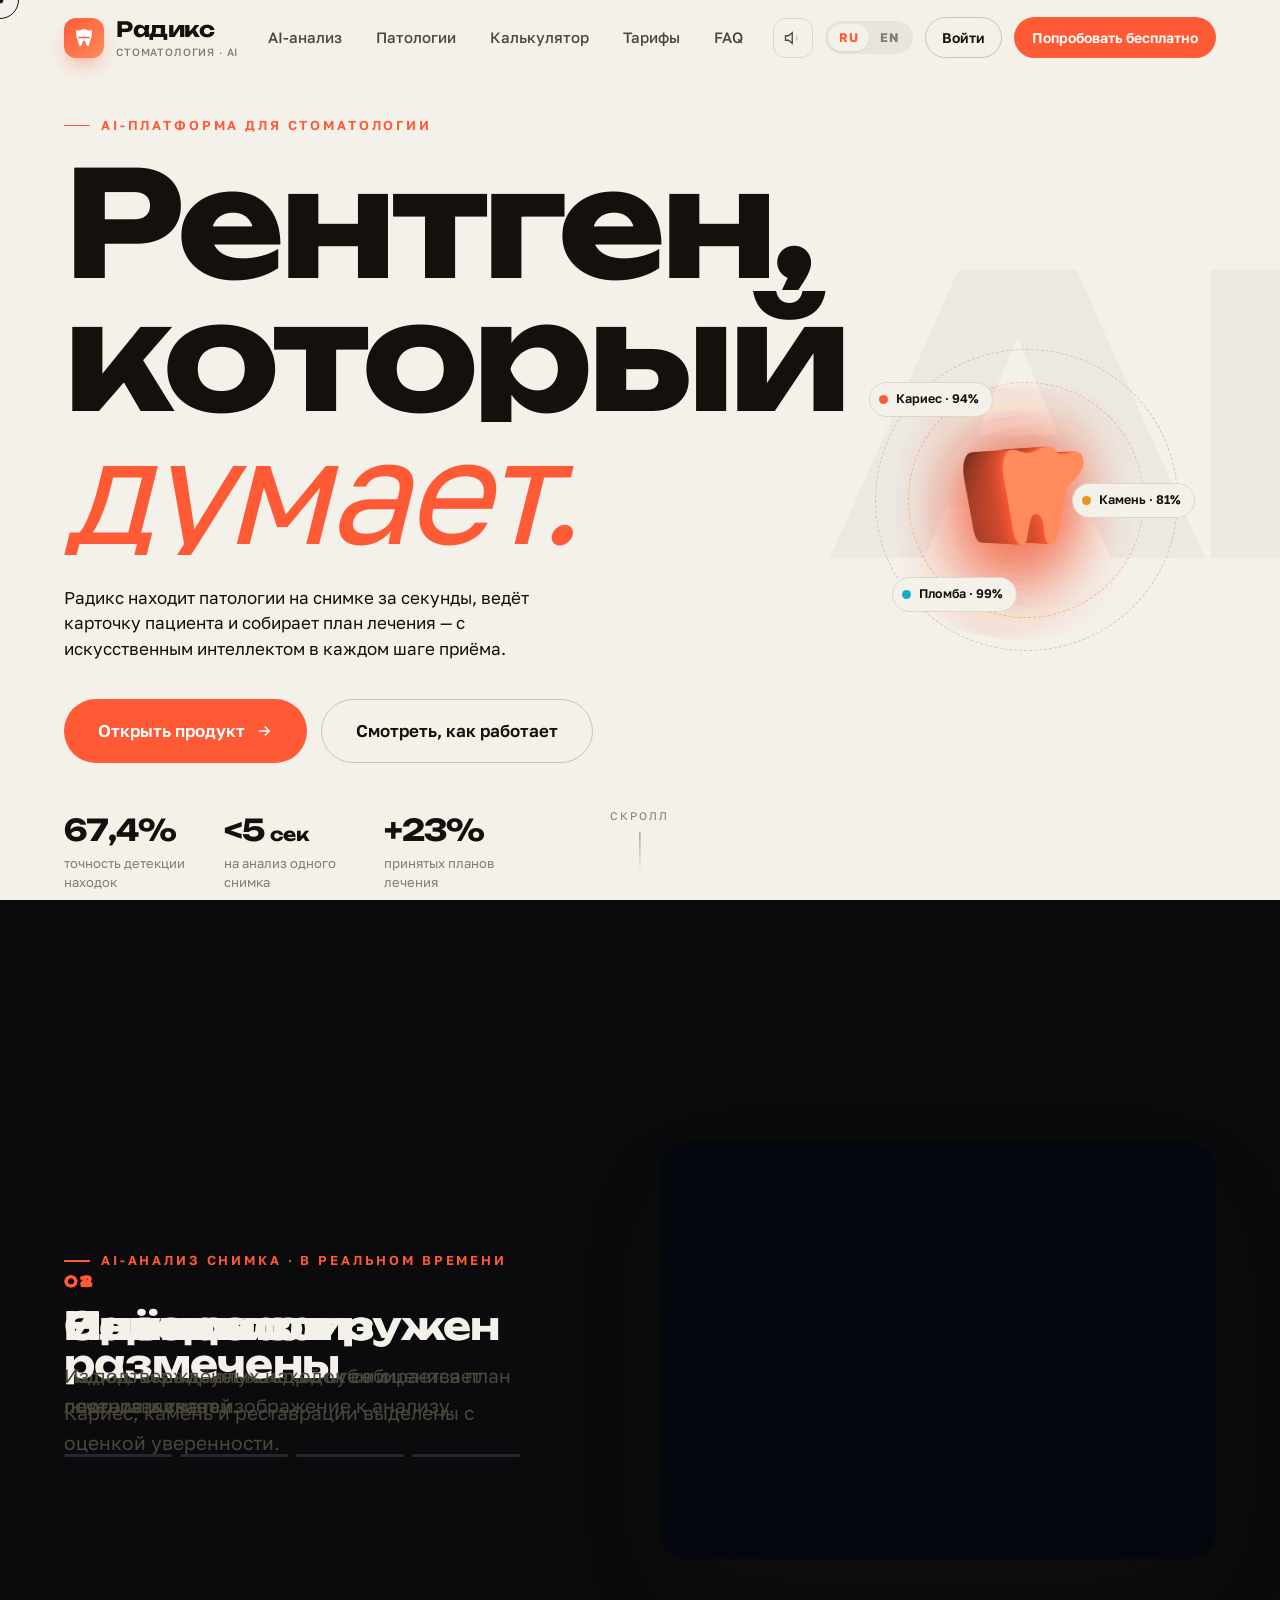
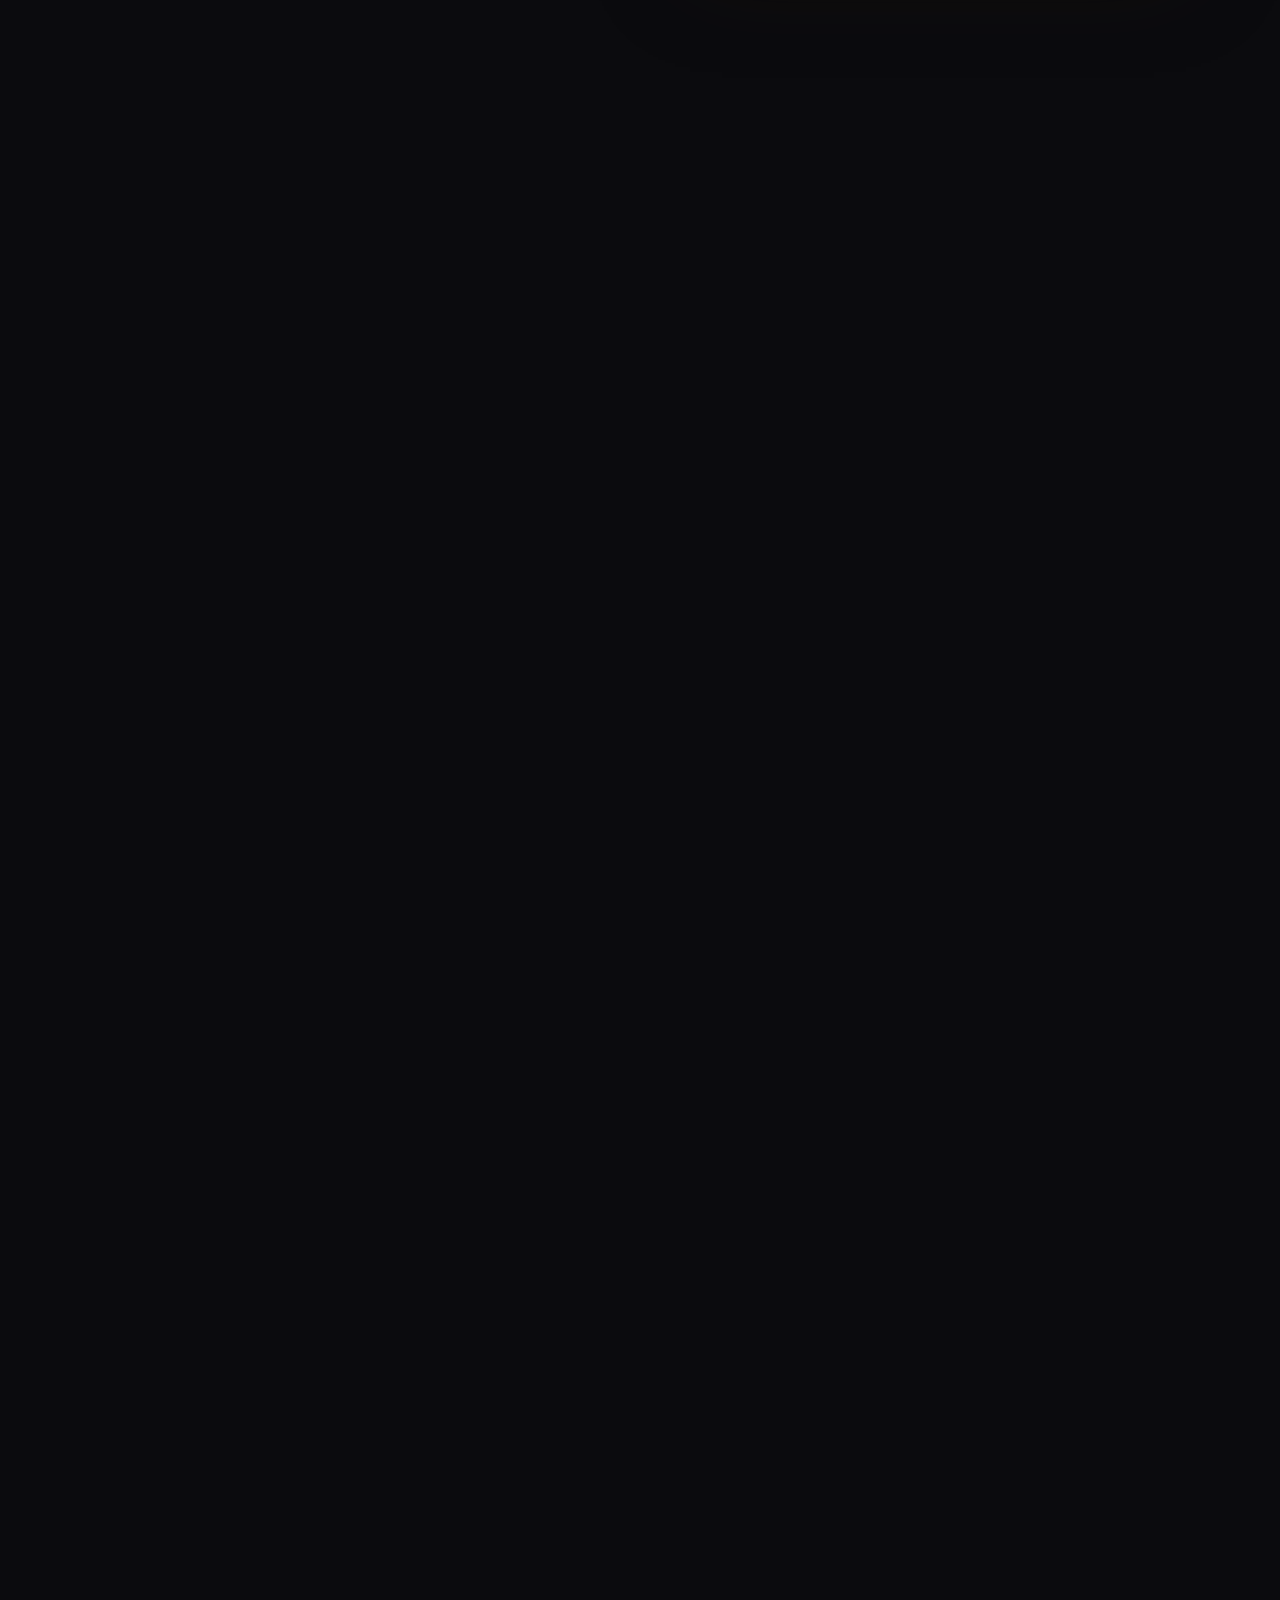
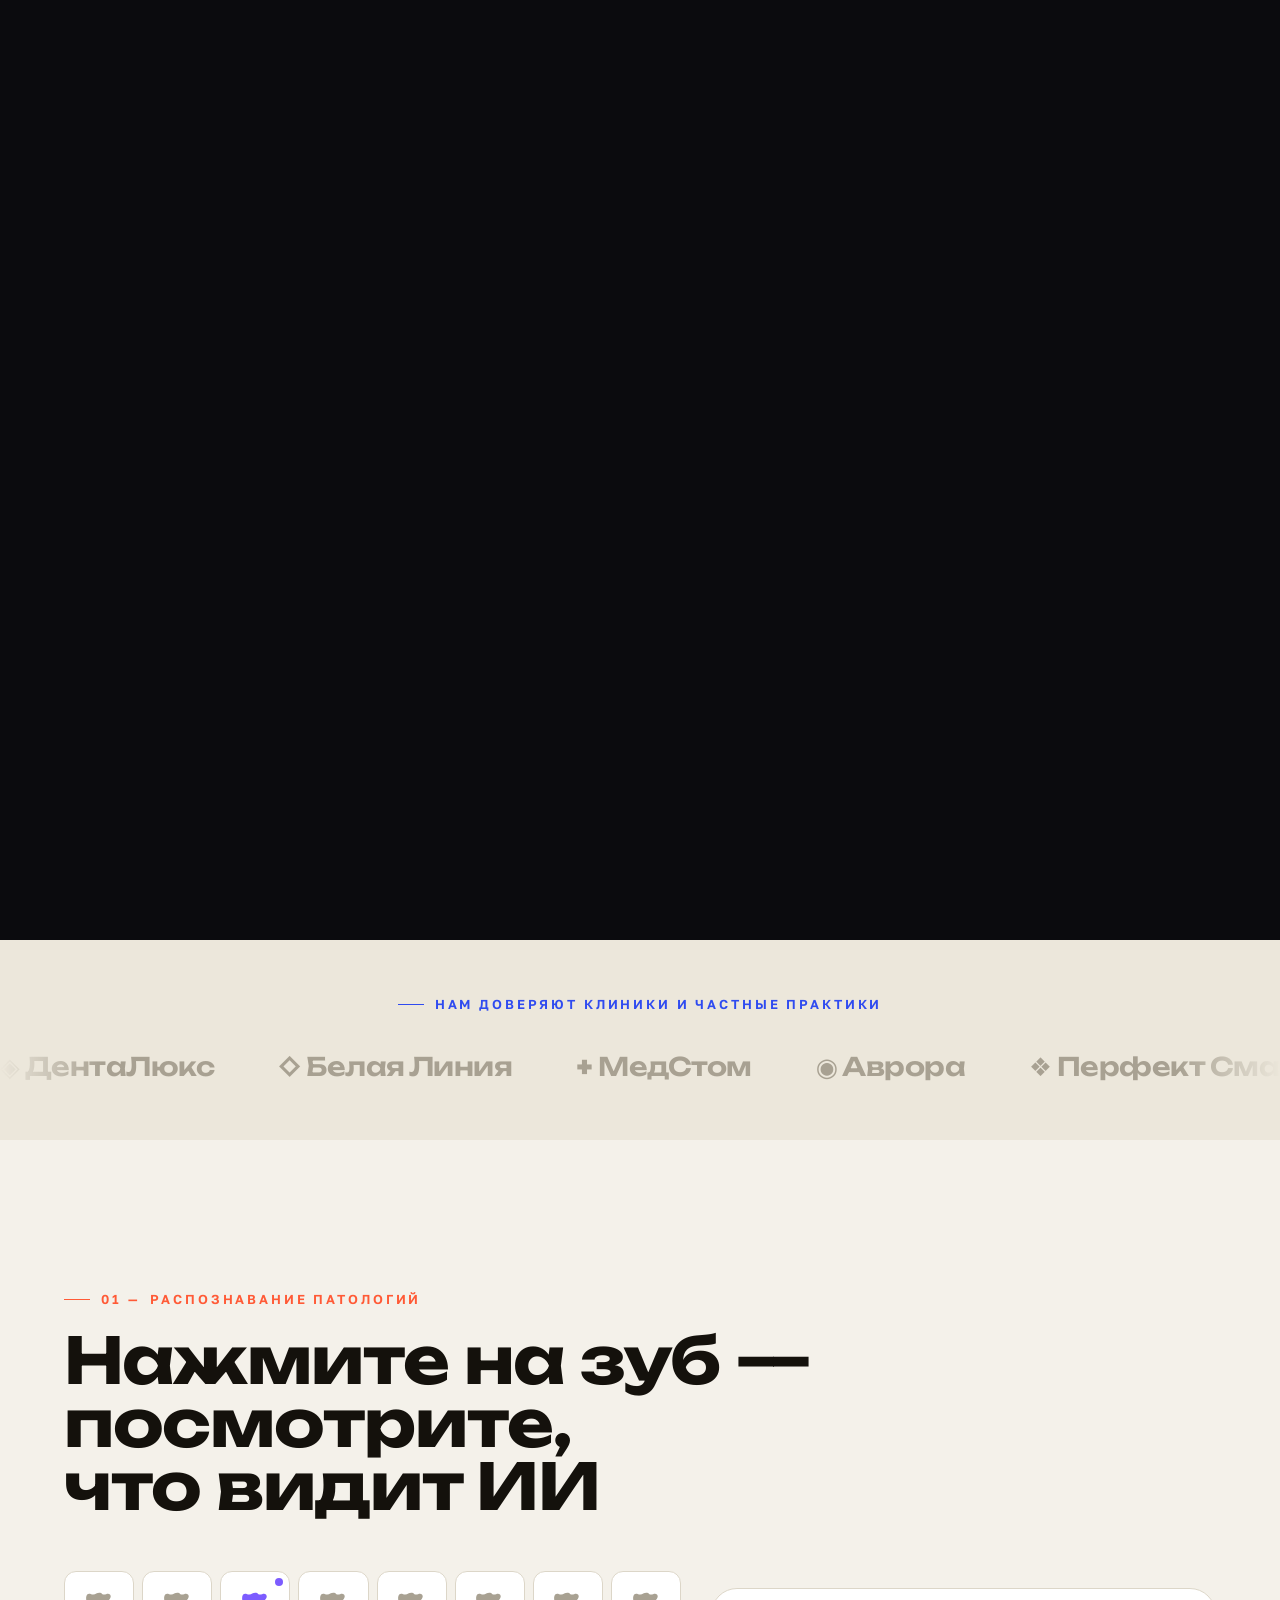
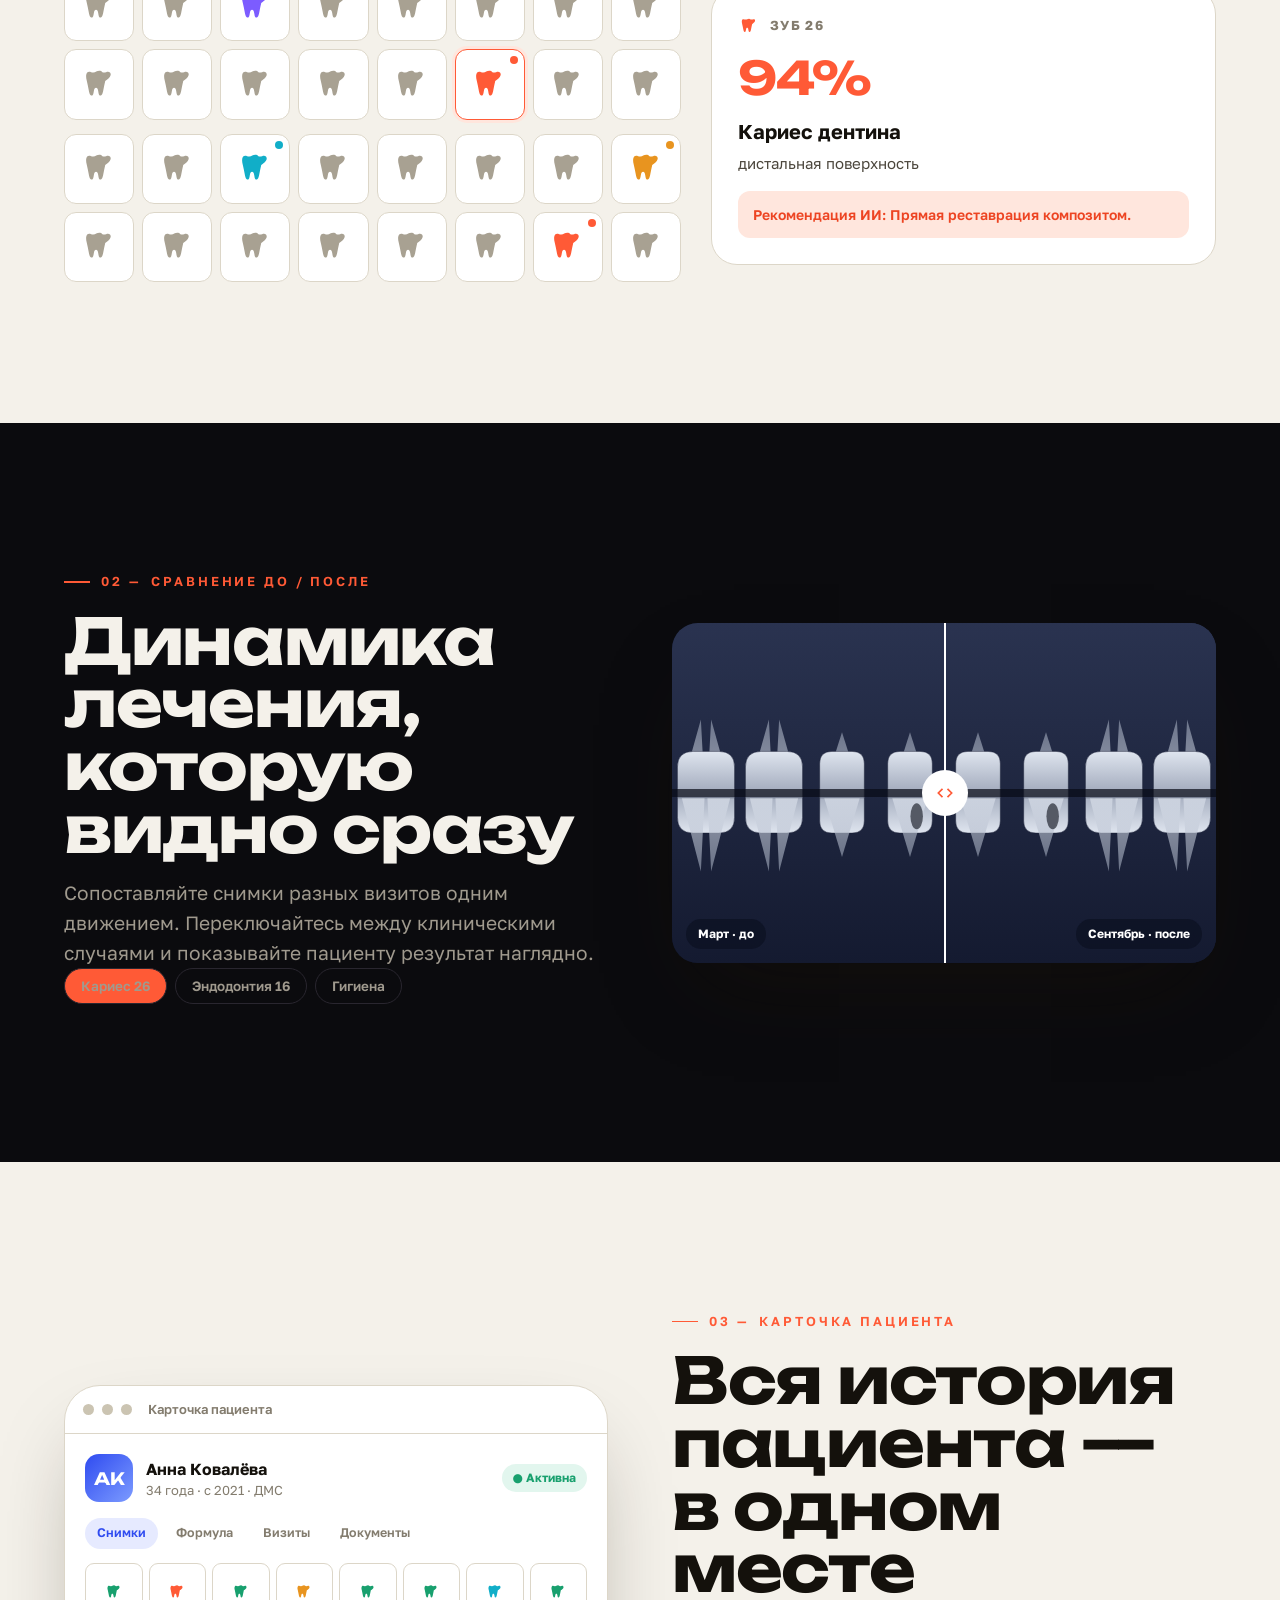
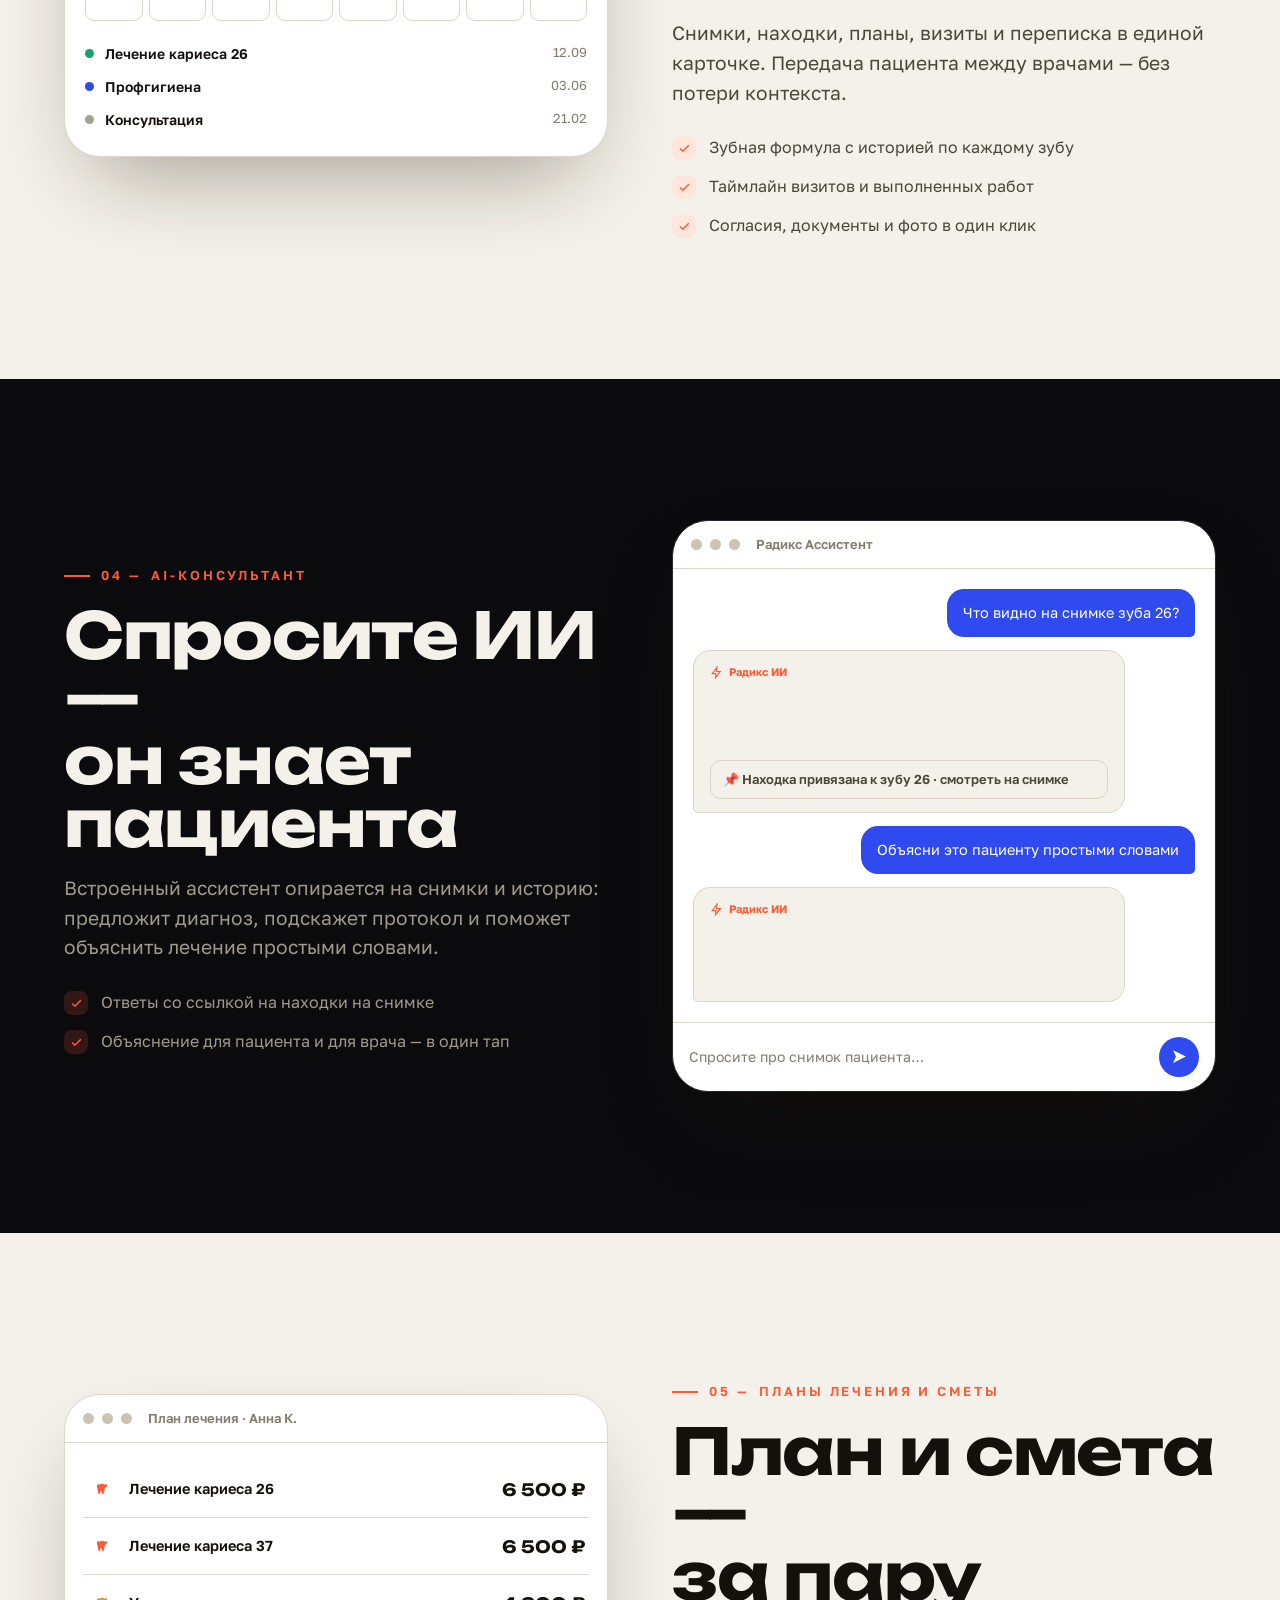
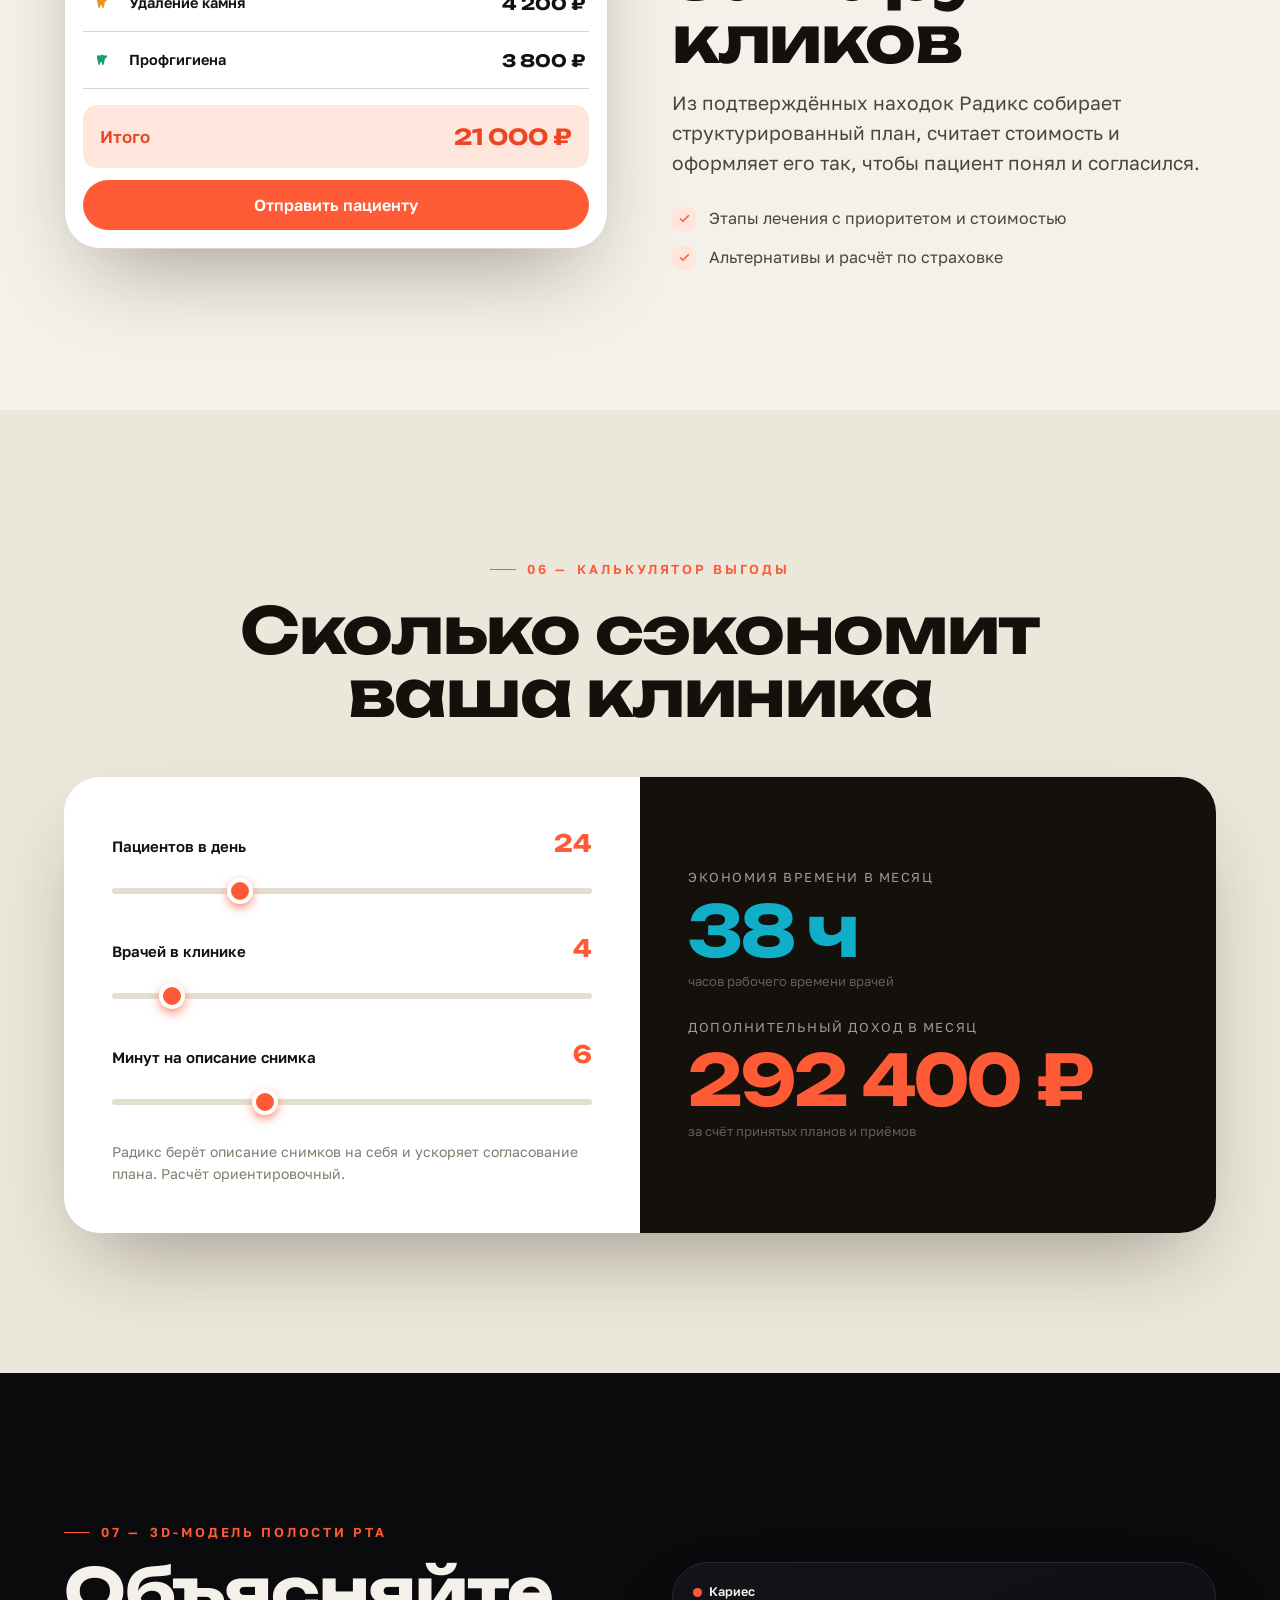
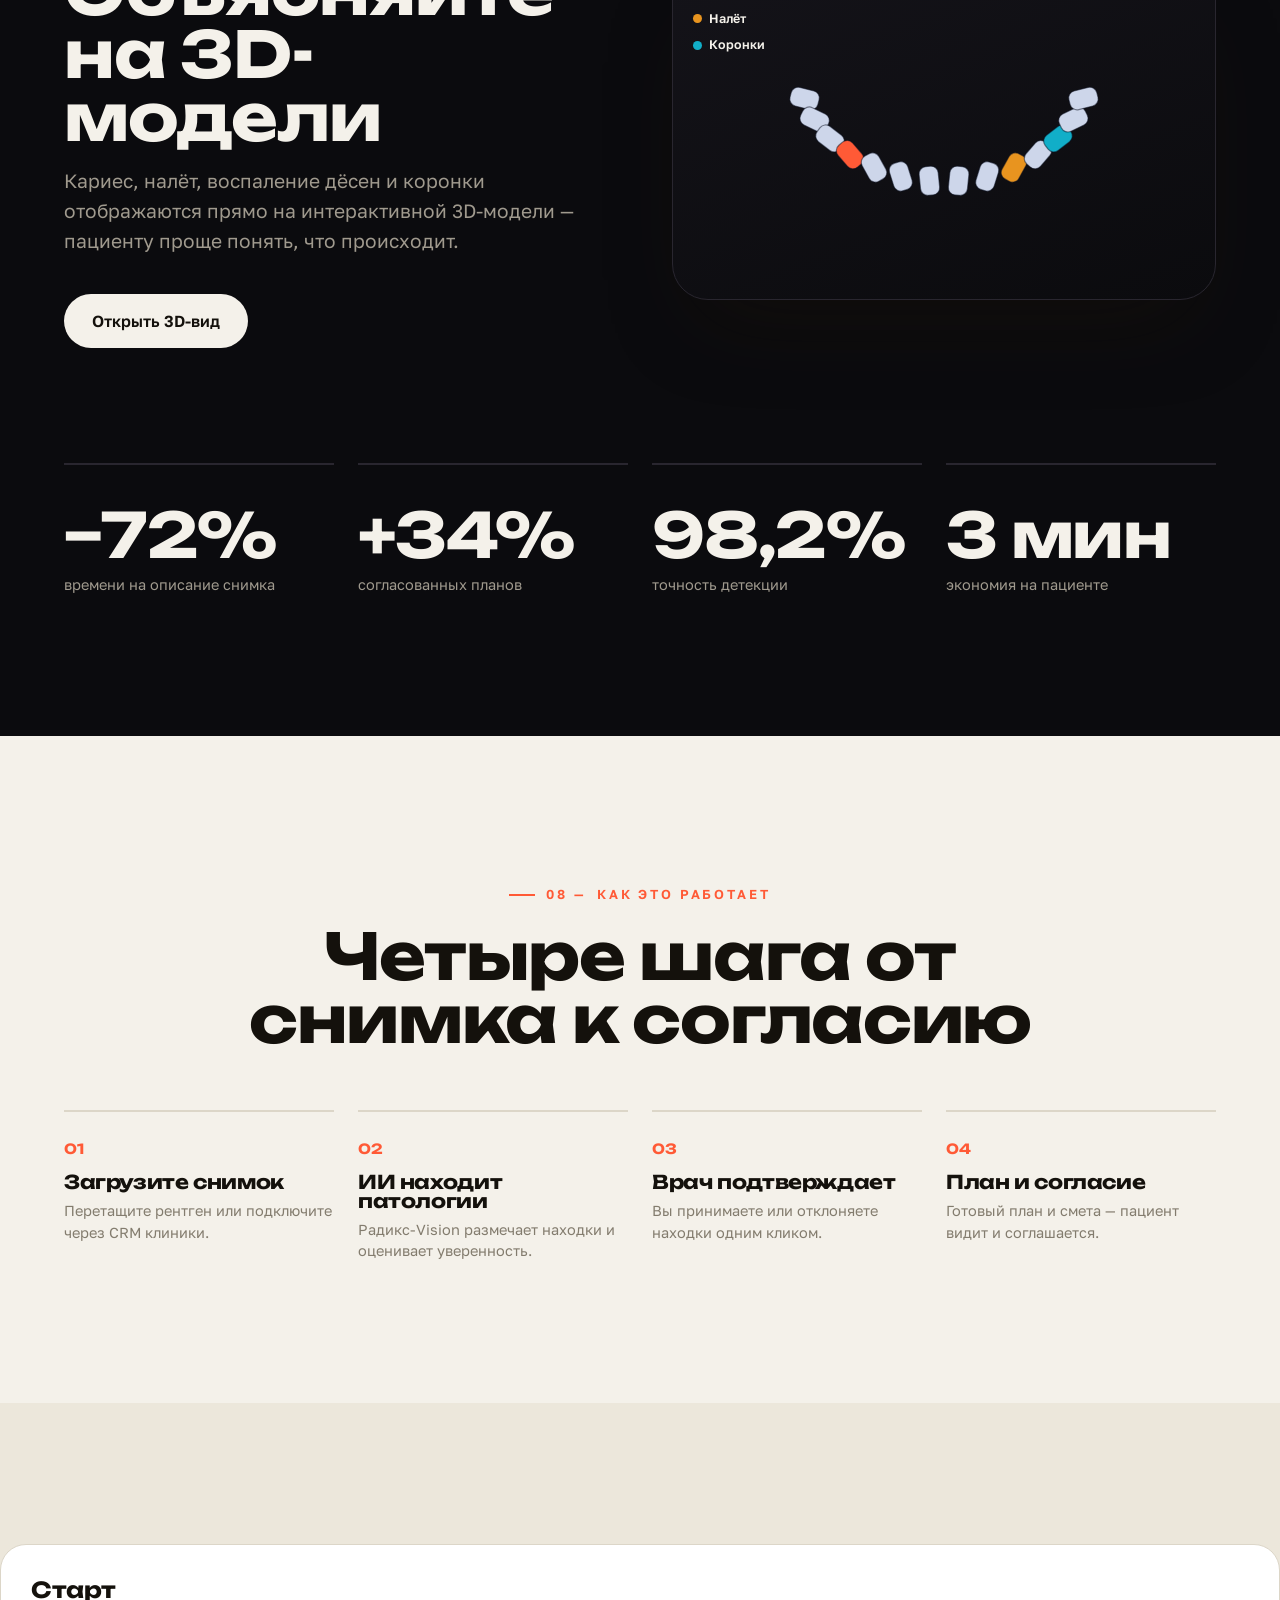
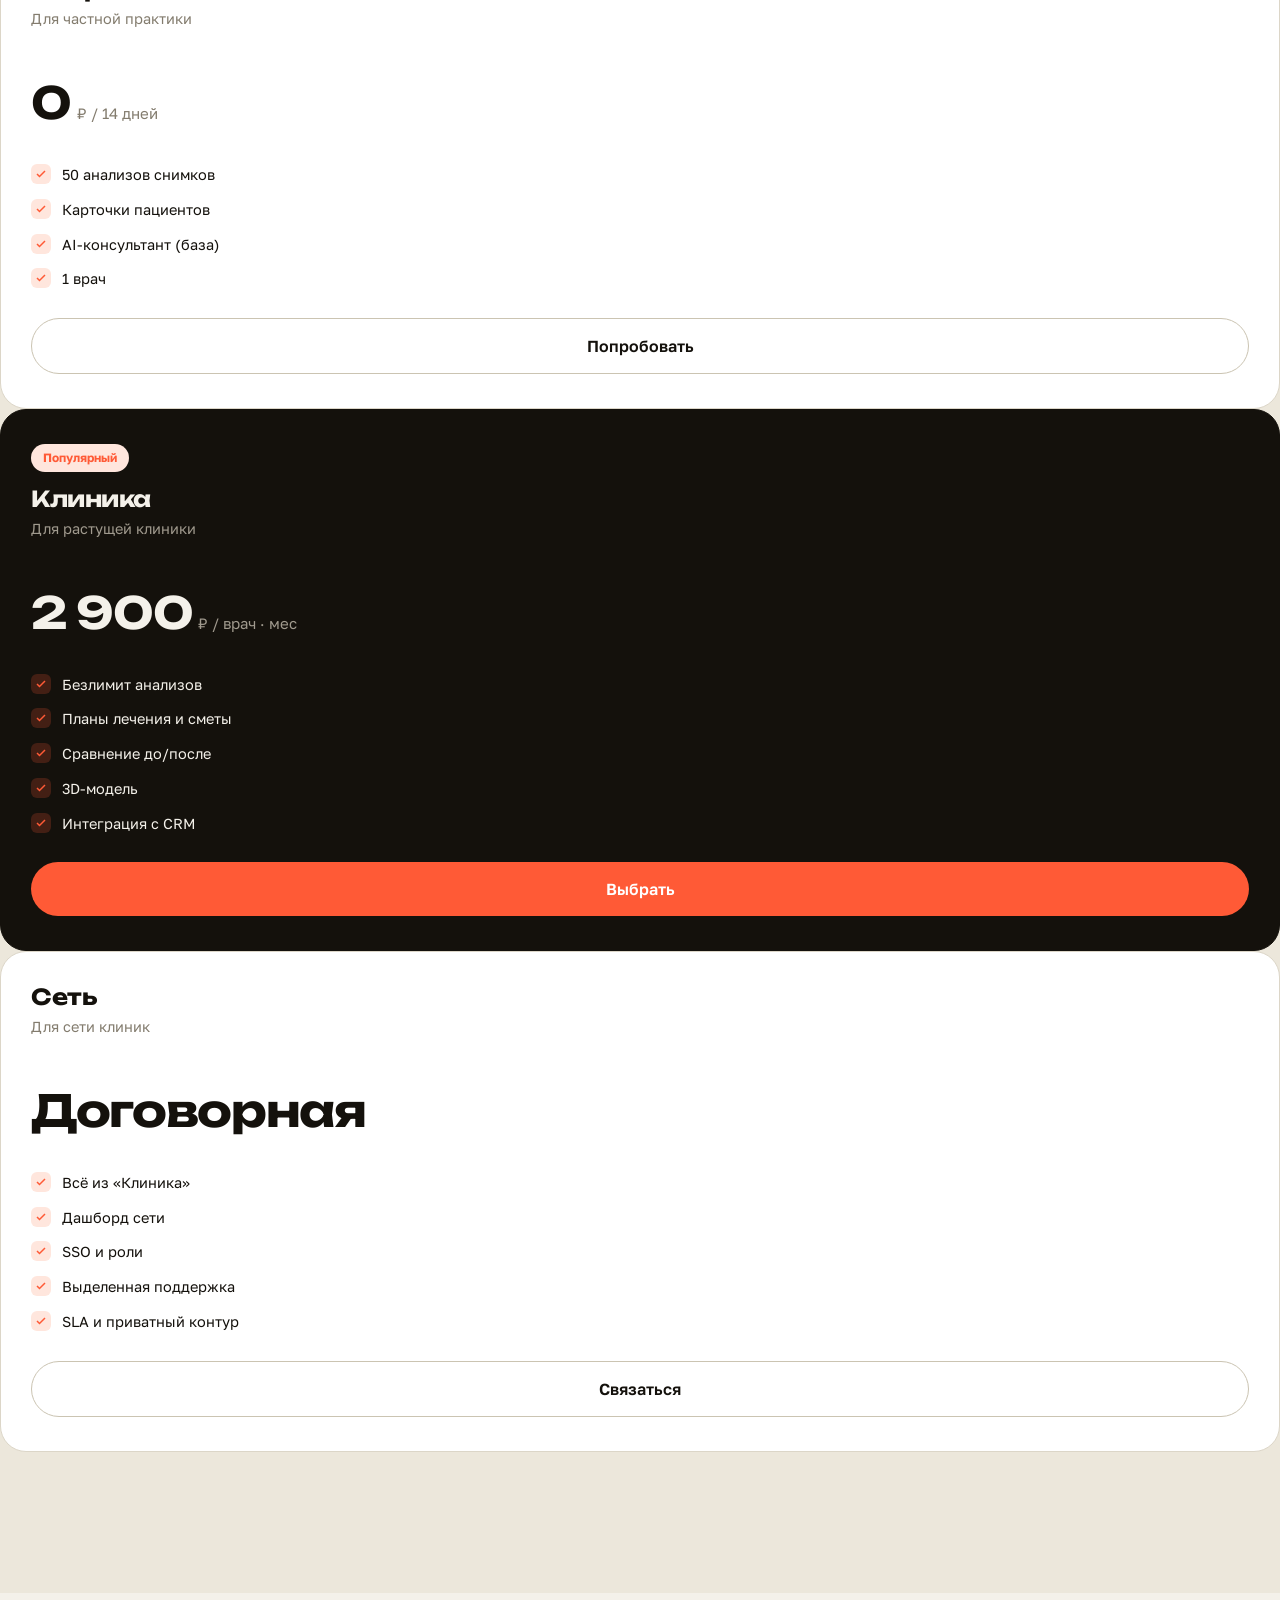
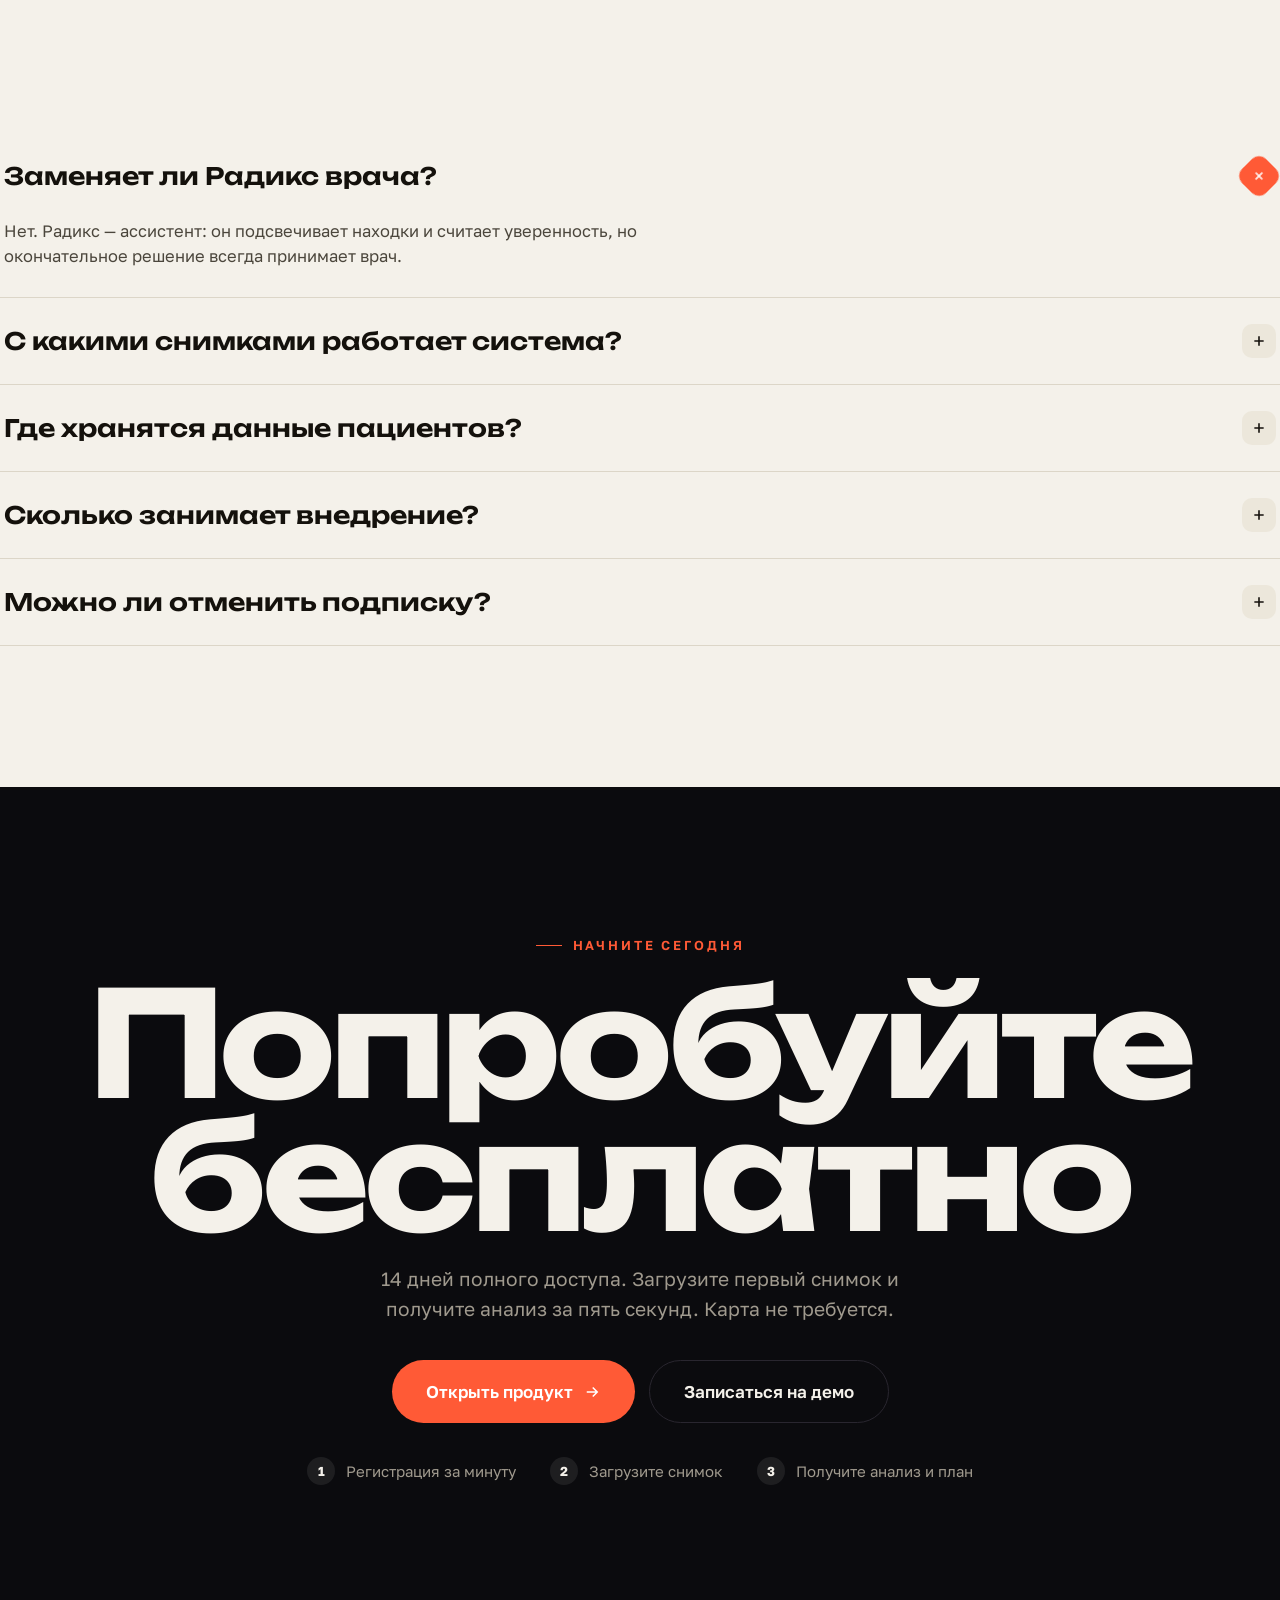
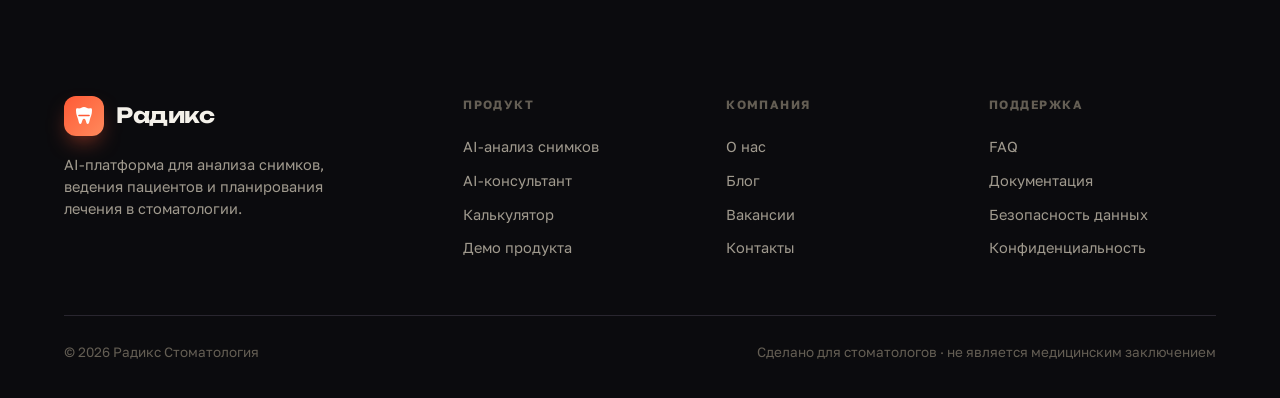
==== commit 77ec51d4: "AI-интеграция (GPT-5.5 анализ / GPT-4o чат), фокус на анализе, production-режим · assets/ai.js — мод" ====
--- a/Лендинг МВП.html
+++ b/Лендинг МВП.html
@@ -4,6 +4,12 @@
 <meta charset="UTF-8">
 <meta name="viewport" content="width=device-width, initial-scale=1, viewport-fit=cover">
 <title>Радикс — рентген, который думает. AI-платформа для стоматологии</title>
+<meta name="description" content="Радикс находит патологии на снимке за секунды, ведёт карточку пациента и собирает план лечения — с ИИ в каждом шаге приёма. Попробуйте бесплатно.">
+<meta property="og:title" content="Радикс — рентген, который думает">
+<meta property="og:description" content="AI-платформа для стоматологии: анализ снимков, карточки пациентов, планы лечения.">
+<meta property="og:type" content="website">
+<meta property="og:locale" content="ru_RU">
+<link rel="icon" href="data:image/svg+xml,%3Csvg%20xmlns='http://www.w3.org/2000/svg'%20viewBox='0%200%2024%2024'%3E%3Crect%20width='24'%20height='24'%20rx='6'%20fill='%230B0B0E'/%3E%3Cpath%20d='M12%203c-2.2%200-3%201.4-5%201.4S4%203.6%204%206.5c0%204%201.4%206%202.2%209.2.5%202%20.8%204.3%202.3%204.3%201.3%200%201.2-2.4%202-4%20.4-.8.8-1.2%201.5-1.2s1.1.4%201.5%201.2c.8%201.6.7%204%202%204%201.5%200%201.8-2.3%202.3-4.3C18.6%2012.5%2020%2010.5%2020%206.5%2020%203.6%2019%204.4%2017%204.4S14.2%203%2012%203Z'%20fill='%23fff'/%3E%3Crect%20x='6.2'%20y='10.7'%20width='11.6'%20height='1.5'%20rx='.75'%20fill='%23FF5A36'/%3E%3C/svg%3E">
 <link rel="preconnect" href="https://fonts.googleapis.com">
 <link rel="preconnect" href="https://fonts.gstatic.com" crossorigin>
 <link href="https://fonts.googleapis.com/css2?family=Unbounded:wght@500;600;700;800&family=Golos+Text:wght@400;500;600;700&display=swap" rel="stylesheet">
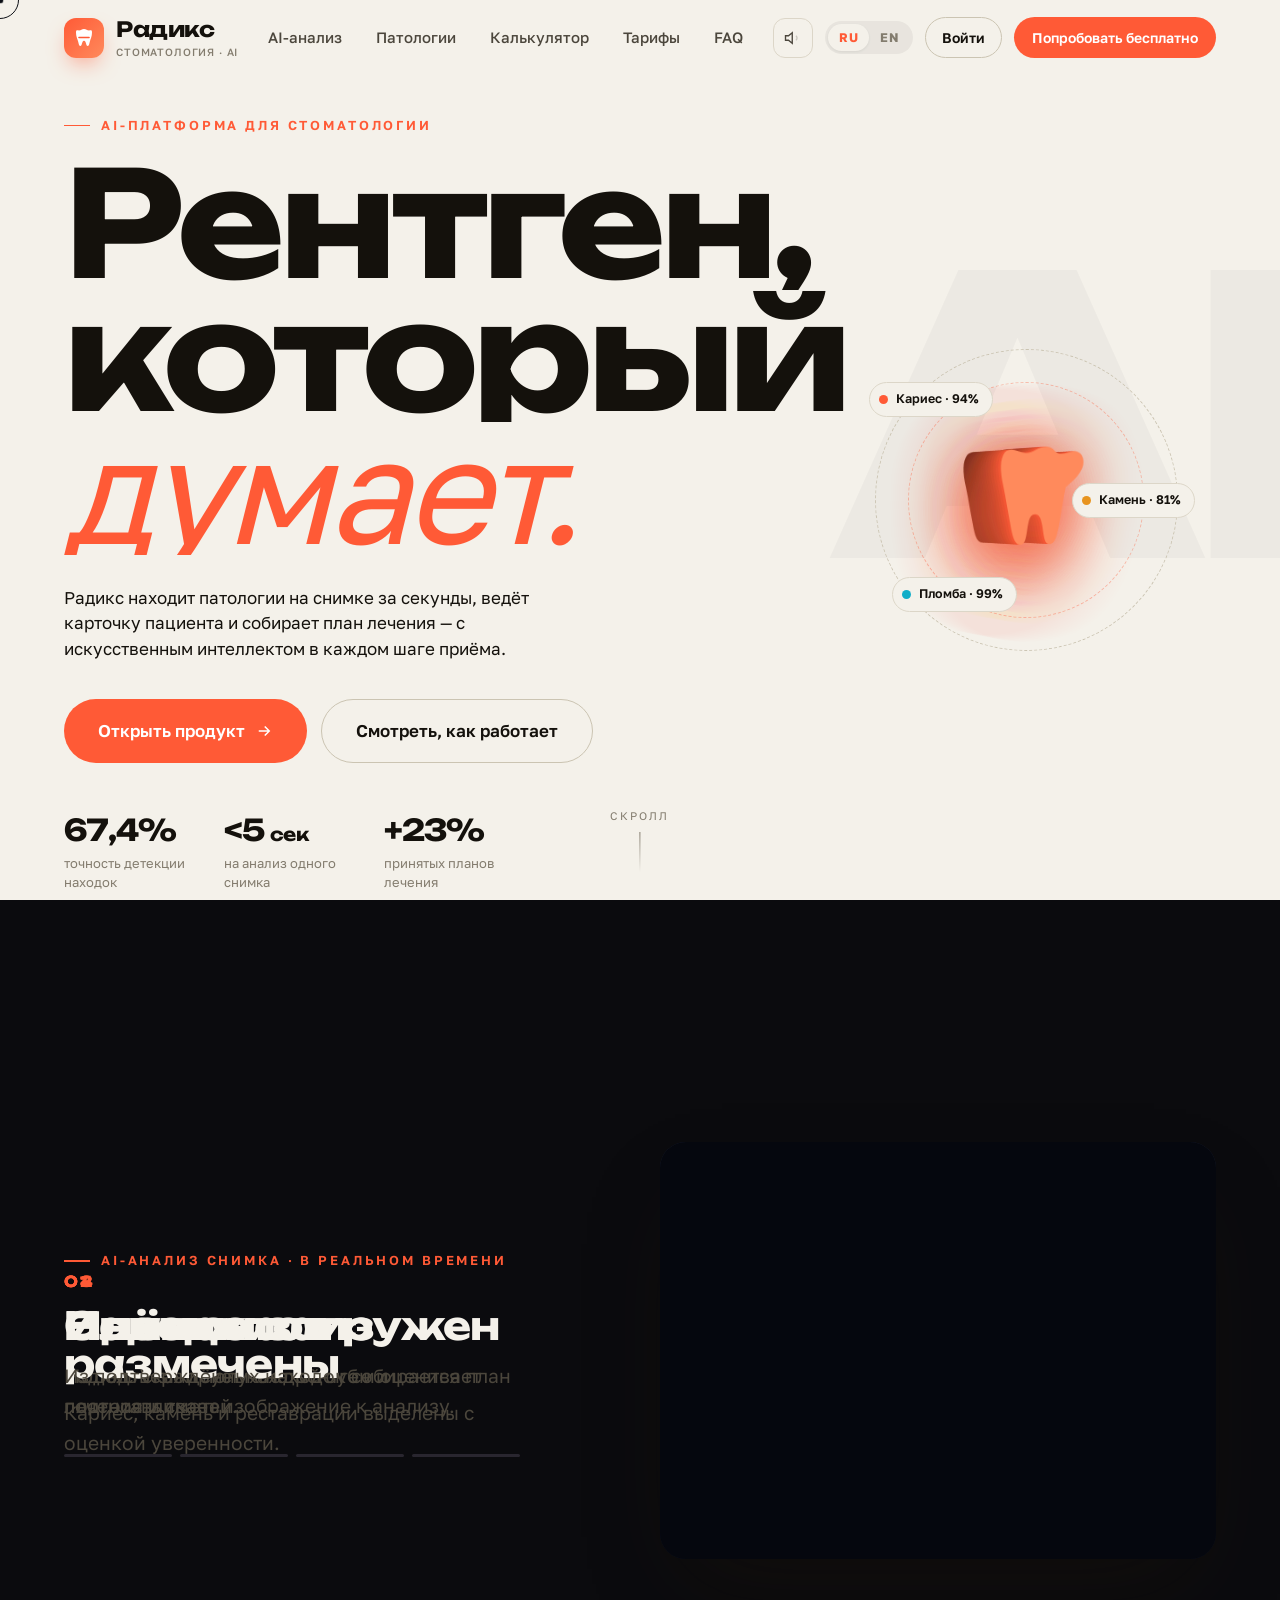
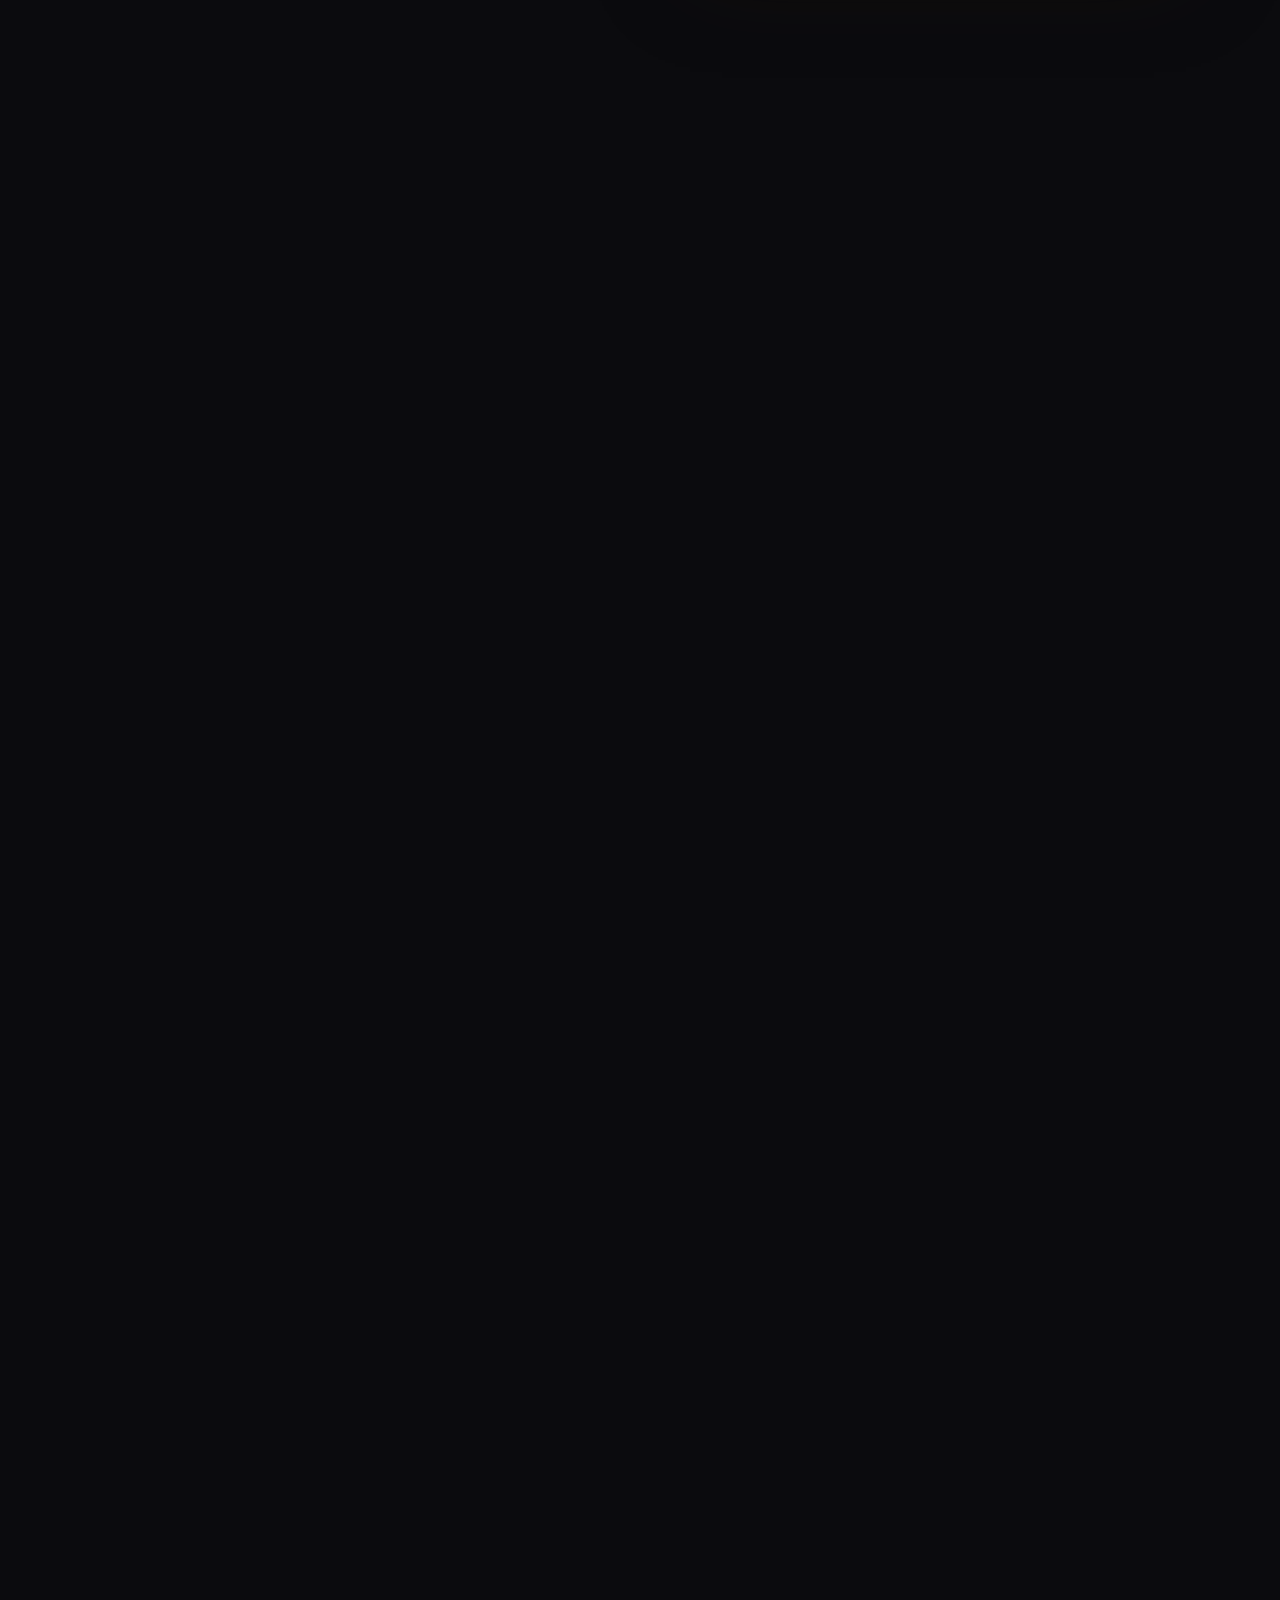
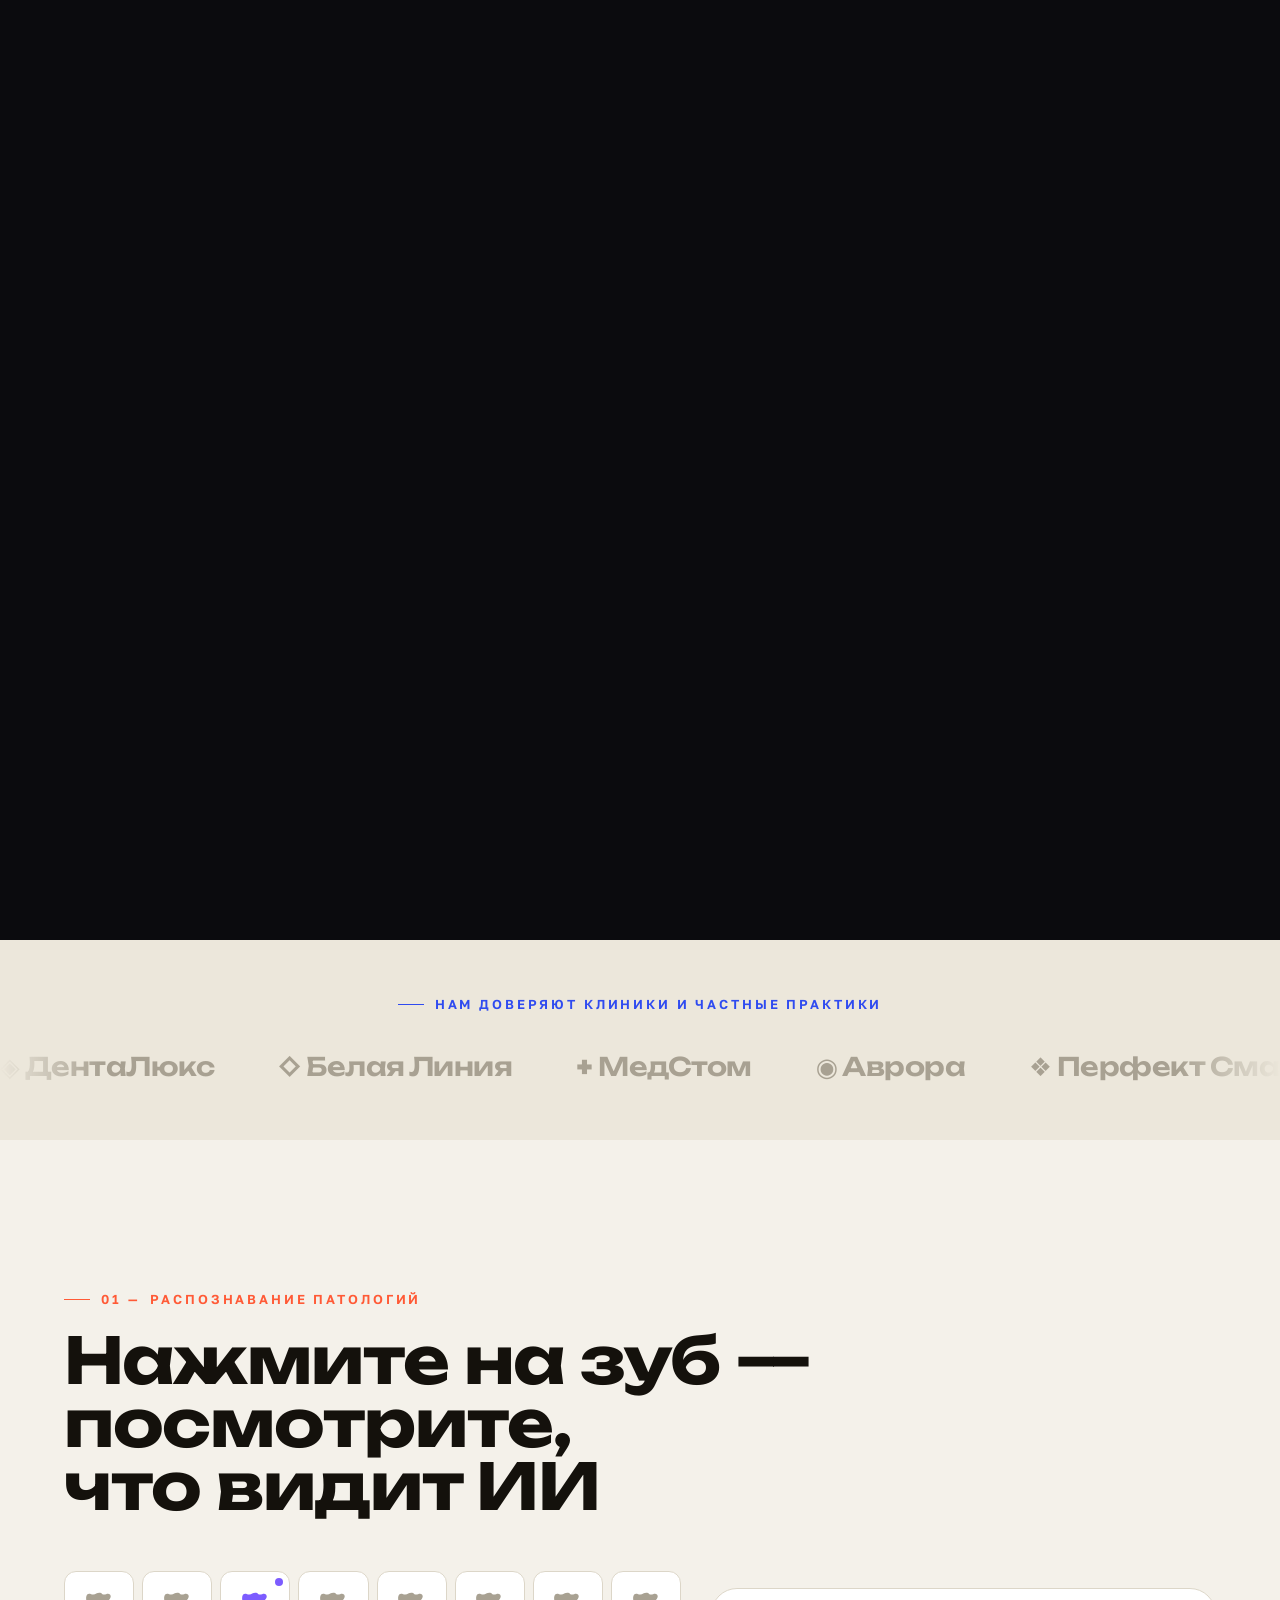
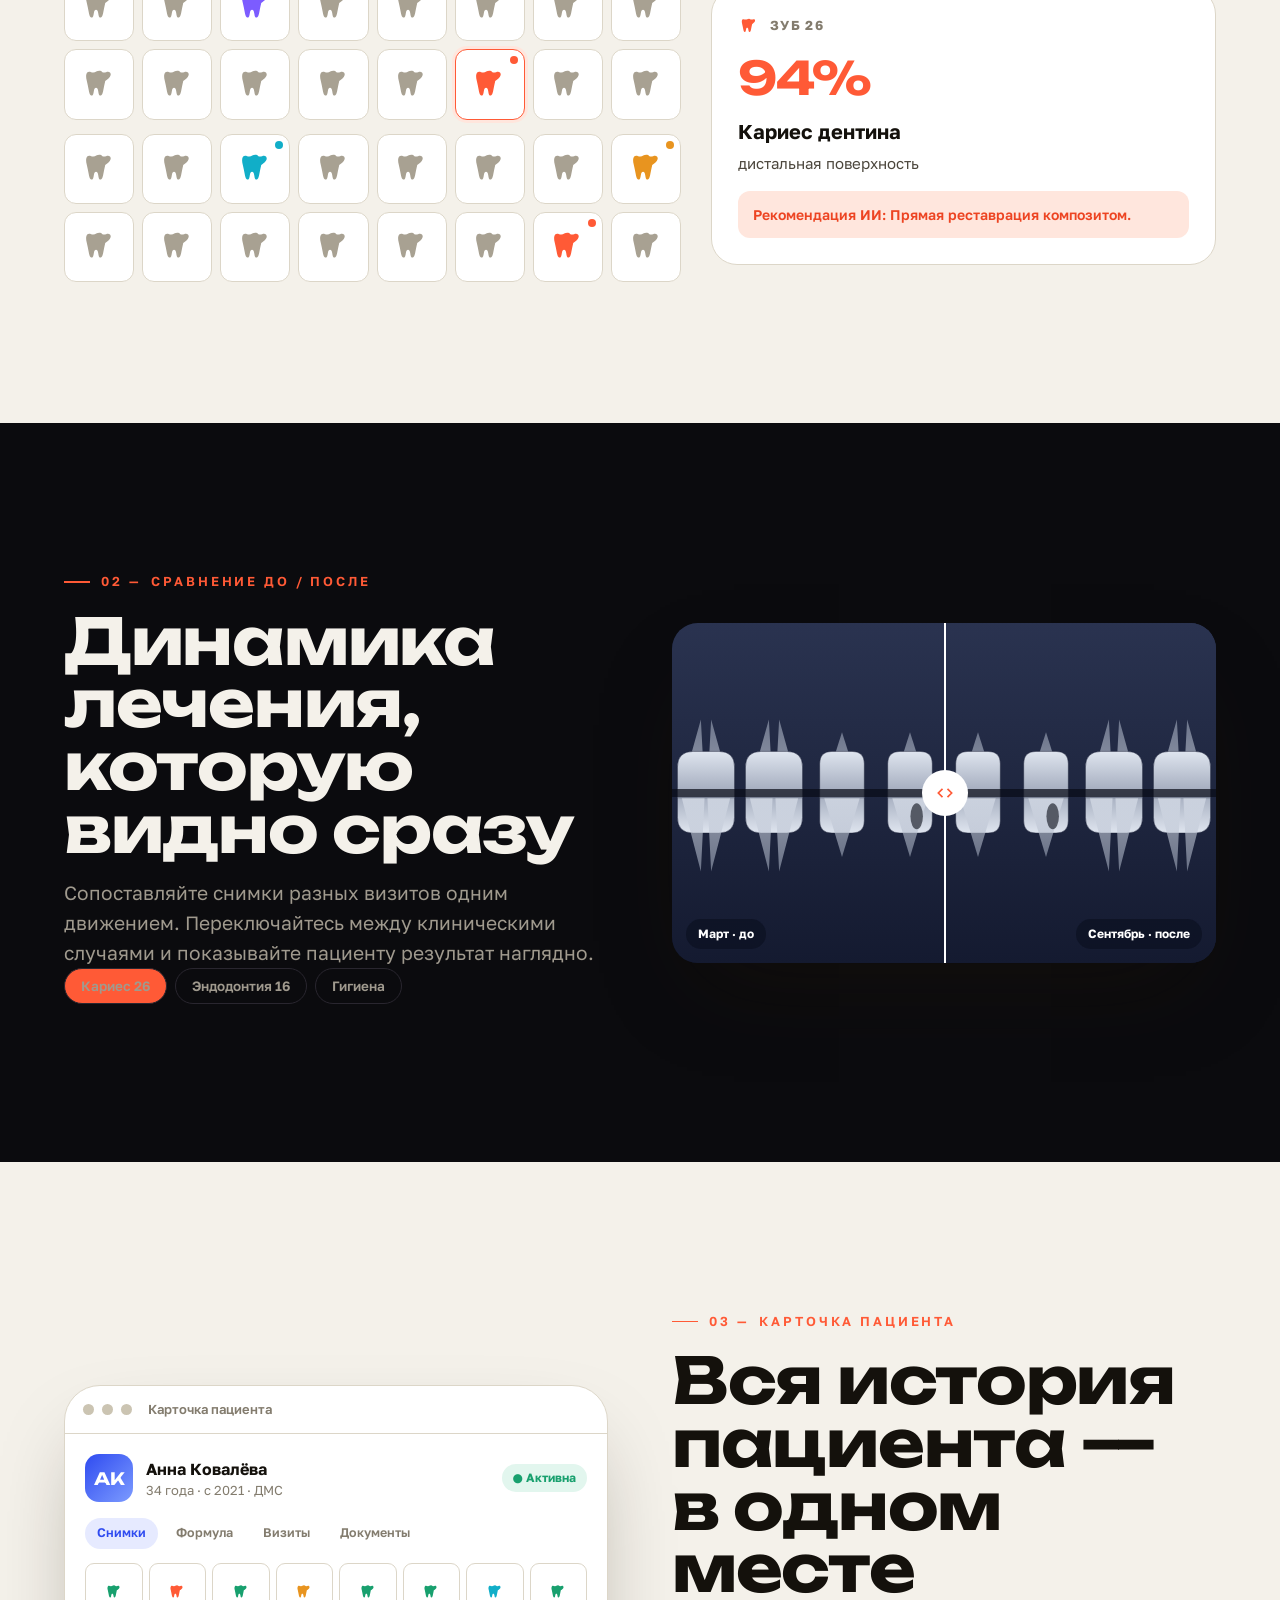
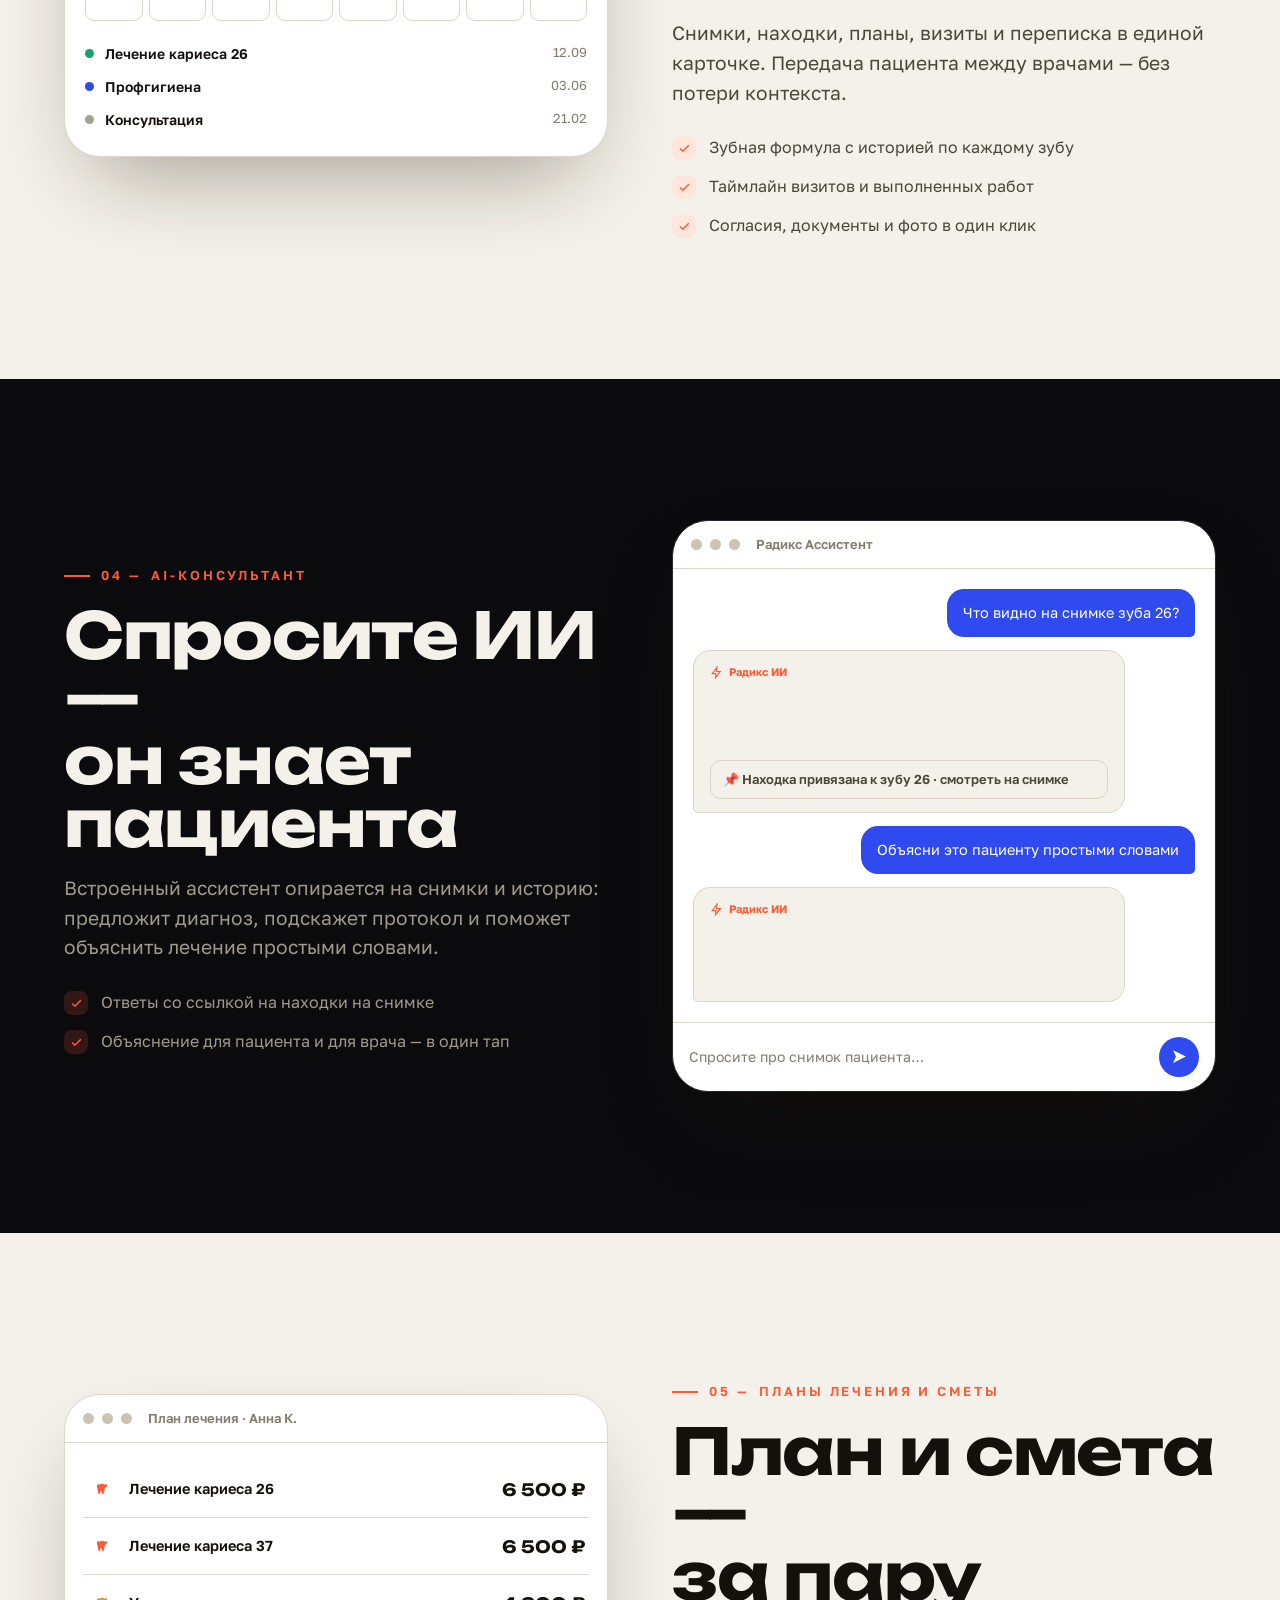
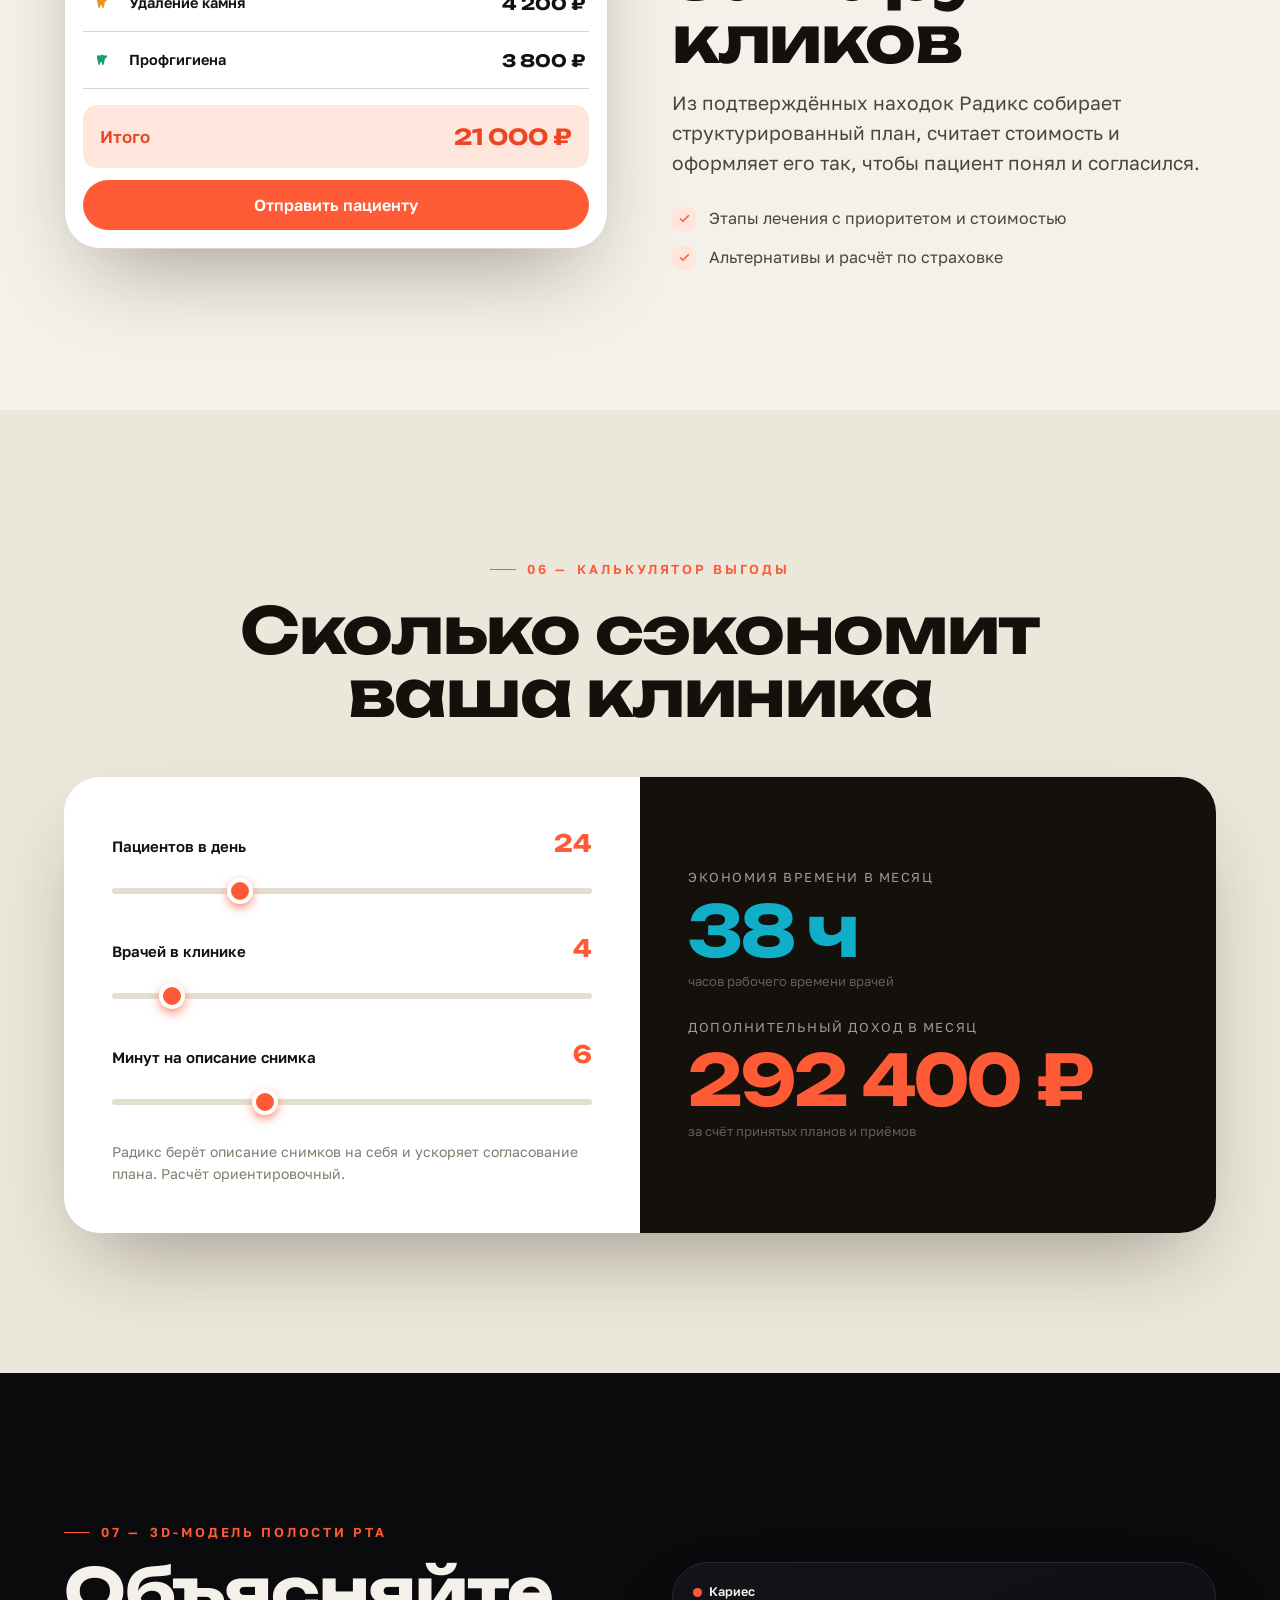
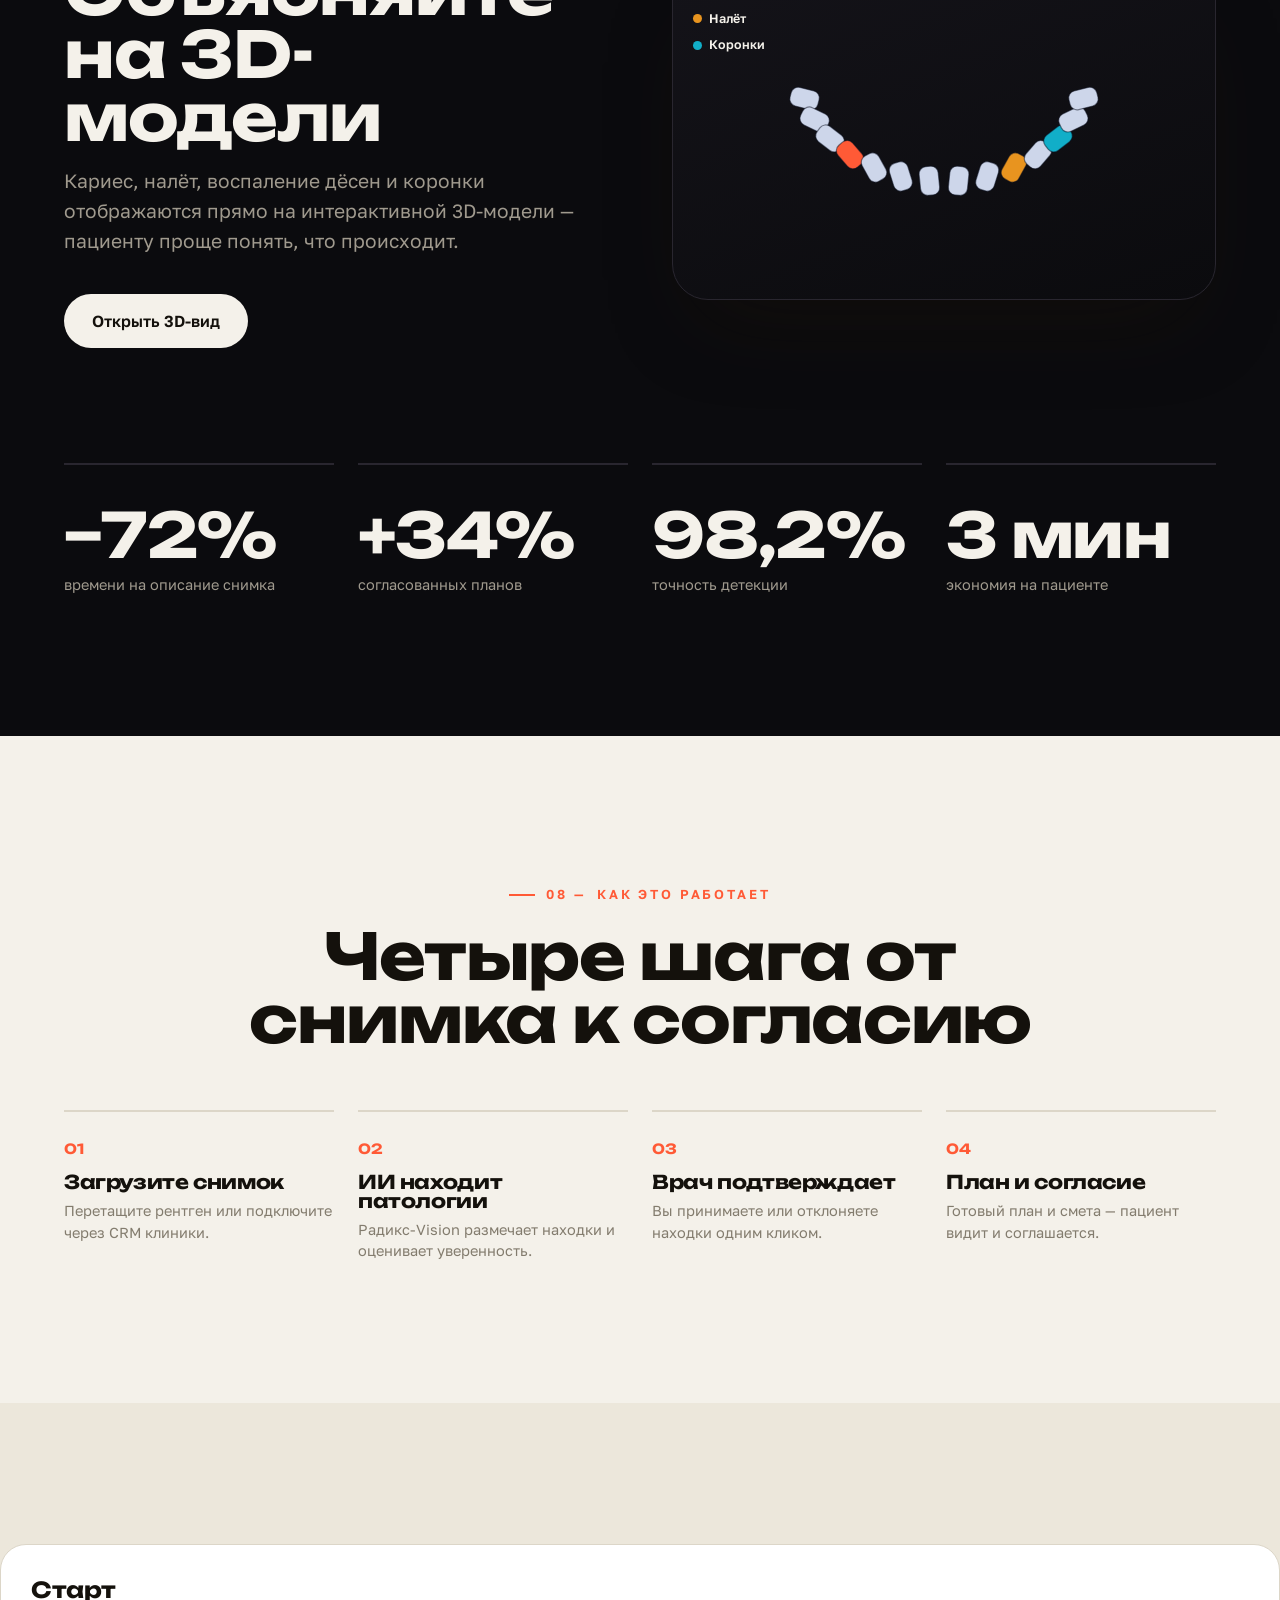
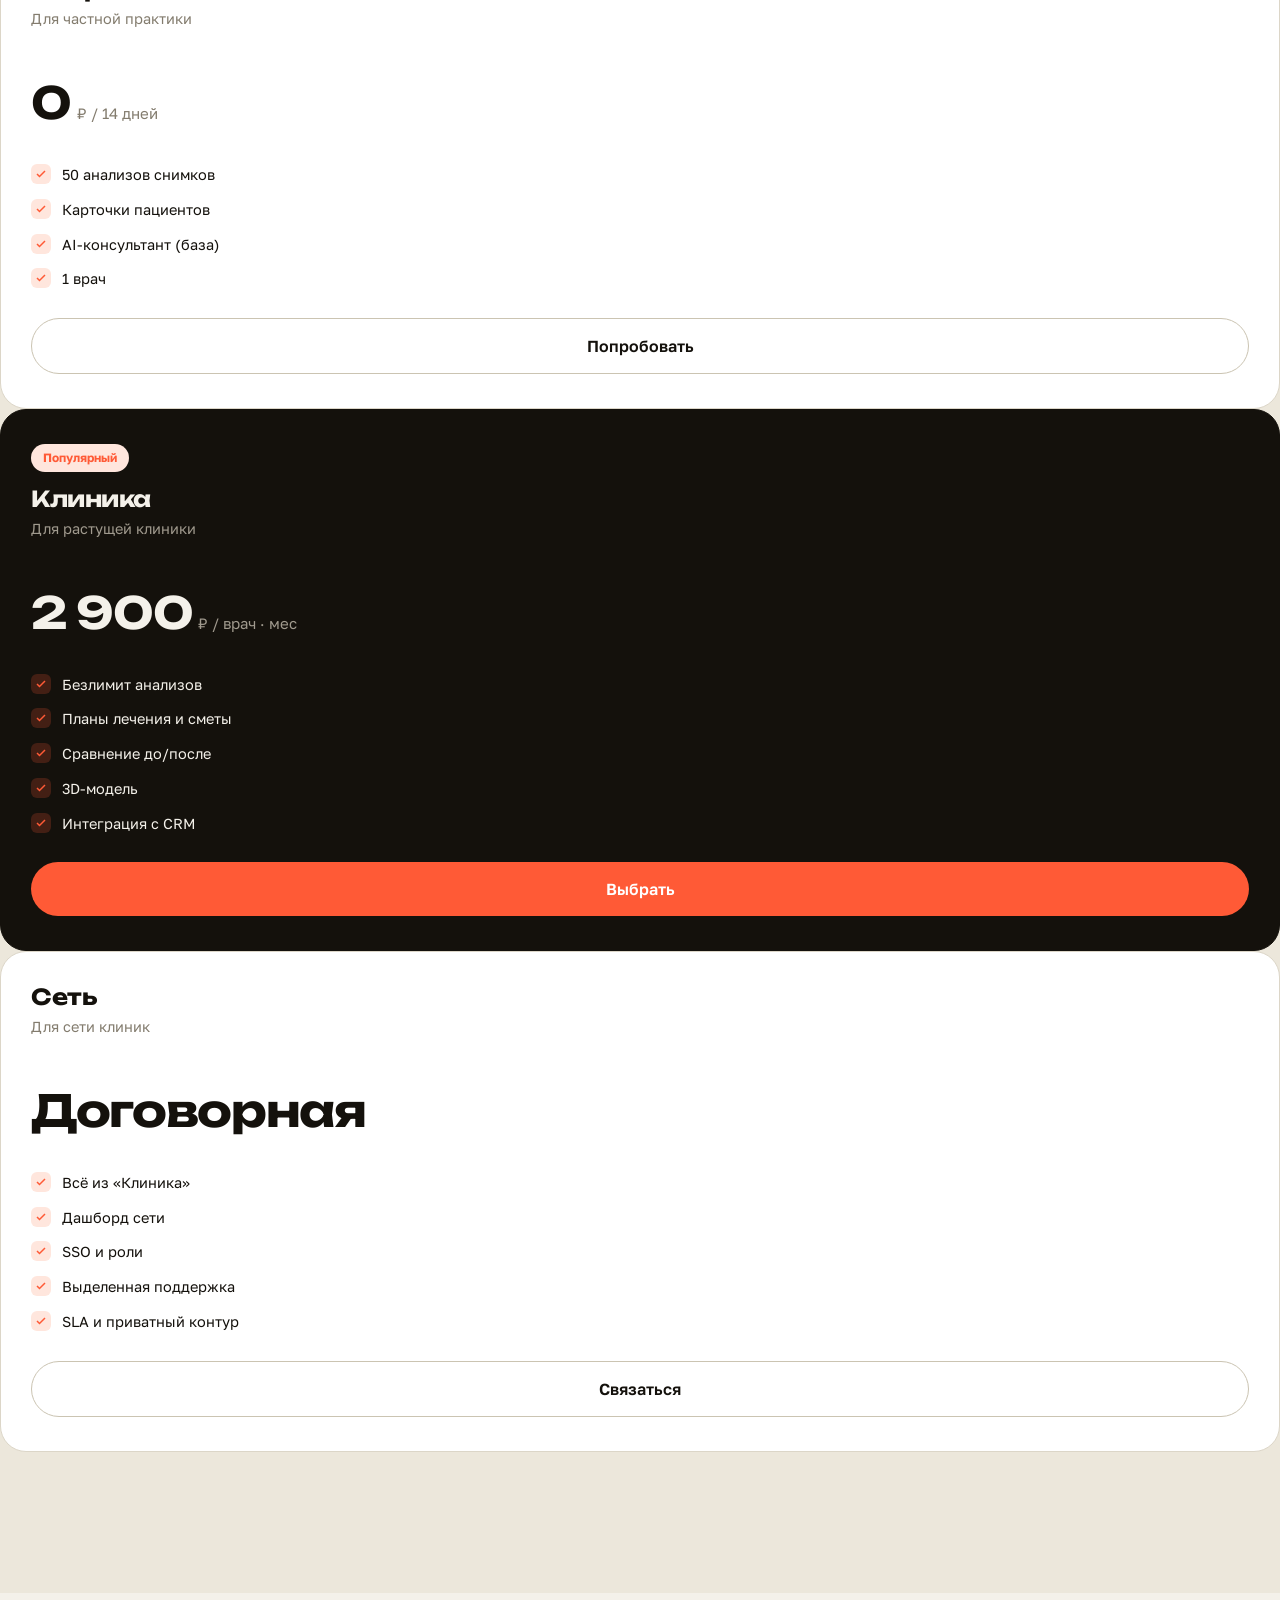
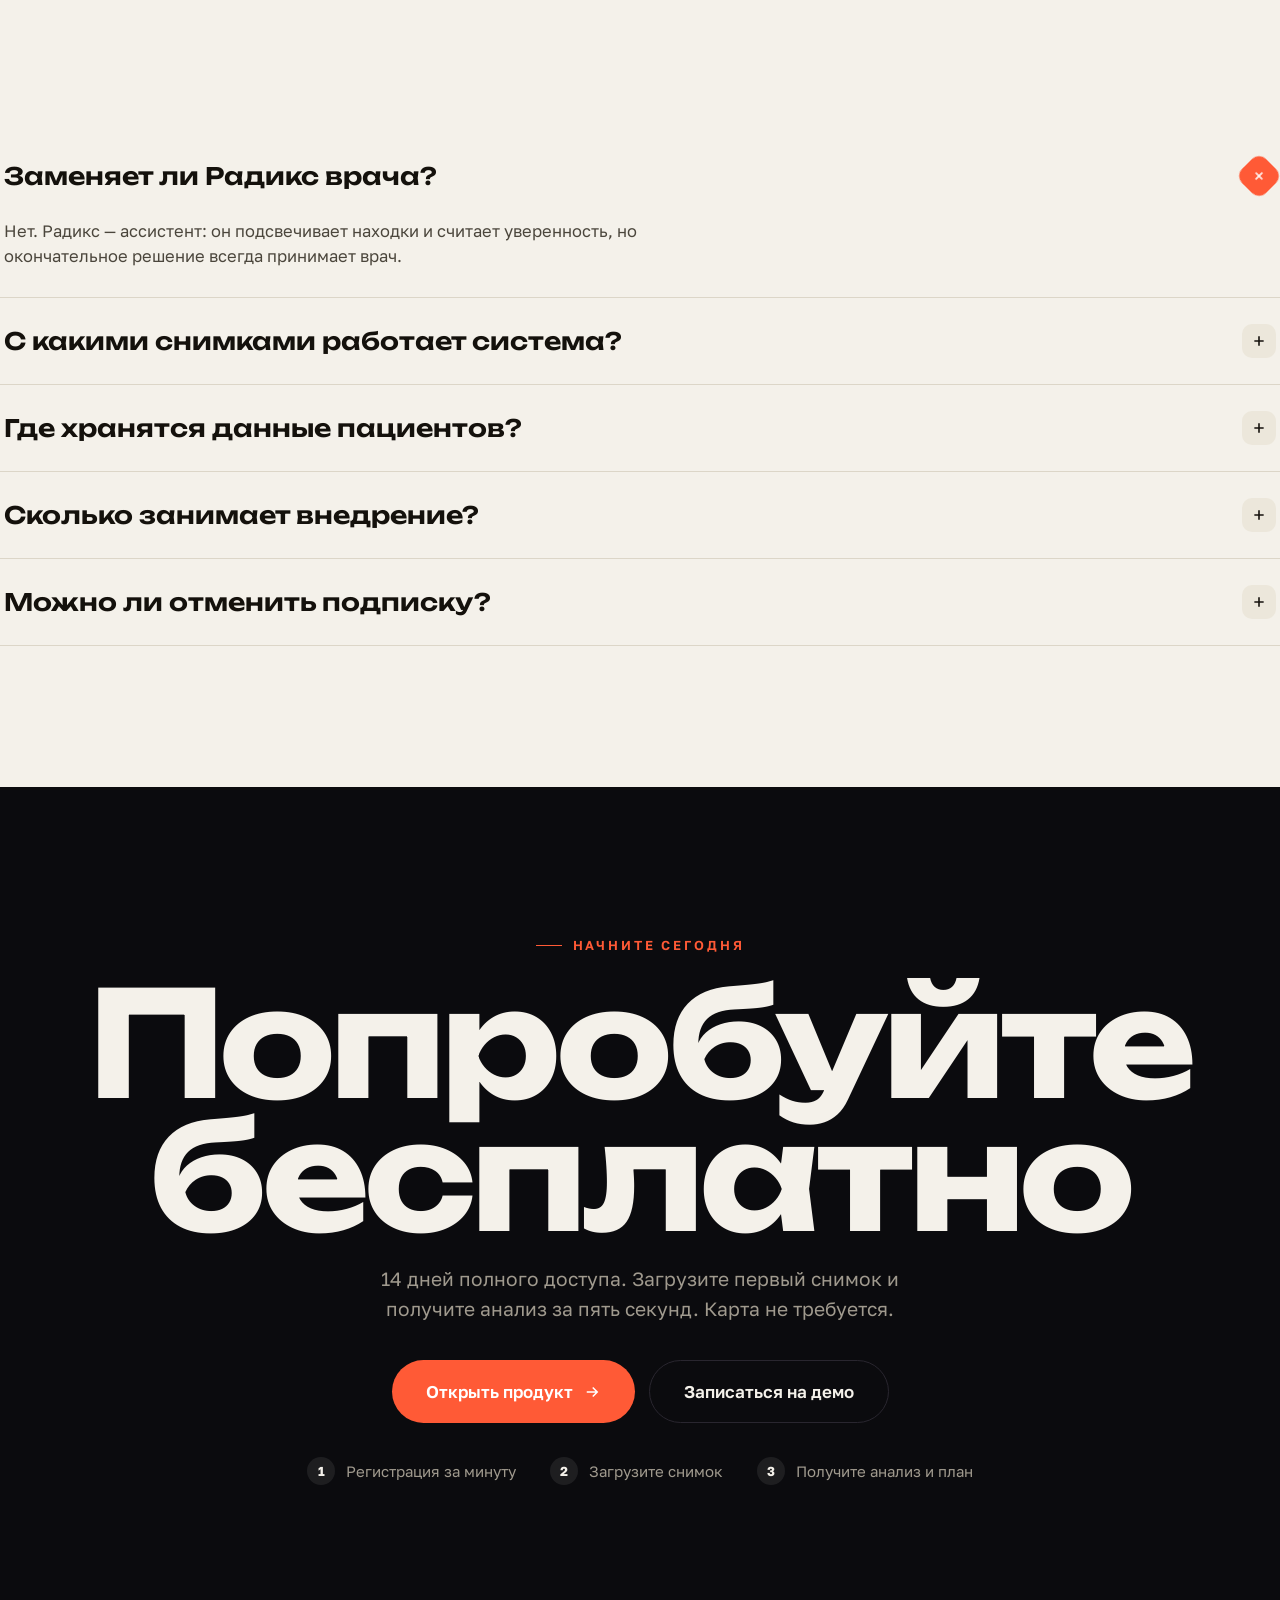
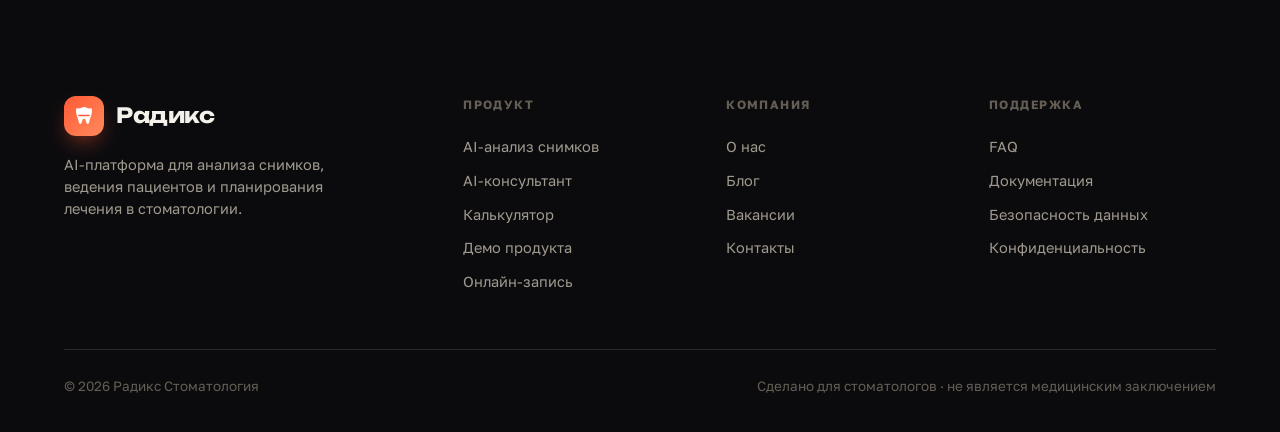
==== commit 2b82890f: "Фича: онлайн-запись пациентов Публичная страница Запись.html: услуга, день (рабочая неделя), слоты в" ====
--- a/Лендинг МВП.html
+++ b/Лендинг МВП.html
@@ -305,7 +305,7 @@
     <p class="lead" style="max-width:560px;margin:0 auto" data-i18n="cta_p">14 дней полного доступа. Загрузите первый снимок и получите анализ за пять секунд. Карта не требуется.</p>
     <div class="hero-cta" style="justify-content:center;margin-top:36px">
       <a class="btn btn-coral btn-lg magnetic" href="Вход и регистрация.html#reg"><span class="lab" data-i18n="cta_b1">Открыть продукт</span> <svg class="arr" width="18" height="18" viewBox="0 0 24 24" fill="none" stroke="currentColor" stroke-width="2"><path d="M5 12h14M13 6l6 6-6 6"/></svg></a>
-      <a class="btn btn-od btn-lg magnetic" href="#"><span class="lab" data-i18n="cta_b2">Записаться на демо</span></a>
+      <a class="btn btn-od btn-lg magnetic" href="Запись.html"><span class="lab" data-i18n="cta_b2">Записаться на демо</span></a>
     </div>
     <div class="final-steps">
       <div class="final-step"><b>1</b><span data-i18n="cta_s1">Регистрация за минуту</span></div>
@@ -324,7 +324,7 @@
         <p data-i18n="foot_about">AI-платформа для анализа снимков, ведения пациентов и планирования лечения в стоматологии.</p>
       </div>
       <div class="footer-col"><h5 data-i18n="foot_product">Продукт</h5>
-        <a href="#scan" data-i18n="foot_p1">AI-анализ снимков</a><a href="#assistant" data-i18n="foot_p2">AI-консультант</a><a href="#calc" data-i18n="foot_p3">Калькулятор</a><a href="Продукт МВП.html" data-i18n="foot_p4">Демо продукта</a></div>
+        <a href="#scan" data-i18n="foot_p1">AI-анализ снимков</a><a href="#assistant" data-i18n="foot_p2">AI-консультант</a><a href="#calc" data-i18n="foot_p3">Калькулятор</a><a href="Продукт МВП.html" data-i18n="foot_p4">Демо продукта</a><a href="Запись.html">Онлайн-запись</a></div>
       <div class="footer-col"><h5 data-i18n="foot_company">Компания</h5>
         <a href="#" data-i18n="foot_c1">О нас</a><a href="#" data-i18n="foot_c2">Блог</a><a href="#" data-i18n="foot_c3">Вакансии</a><a href="#" data-i18n="foot_c4">Контакты</a></div>
       <div class="footer-col"><h5 data-i18n="foot_legal">Поддержка</h5>
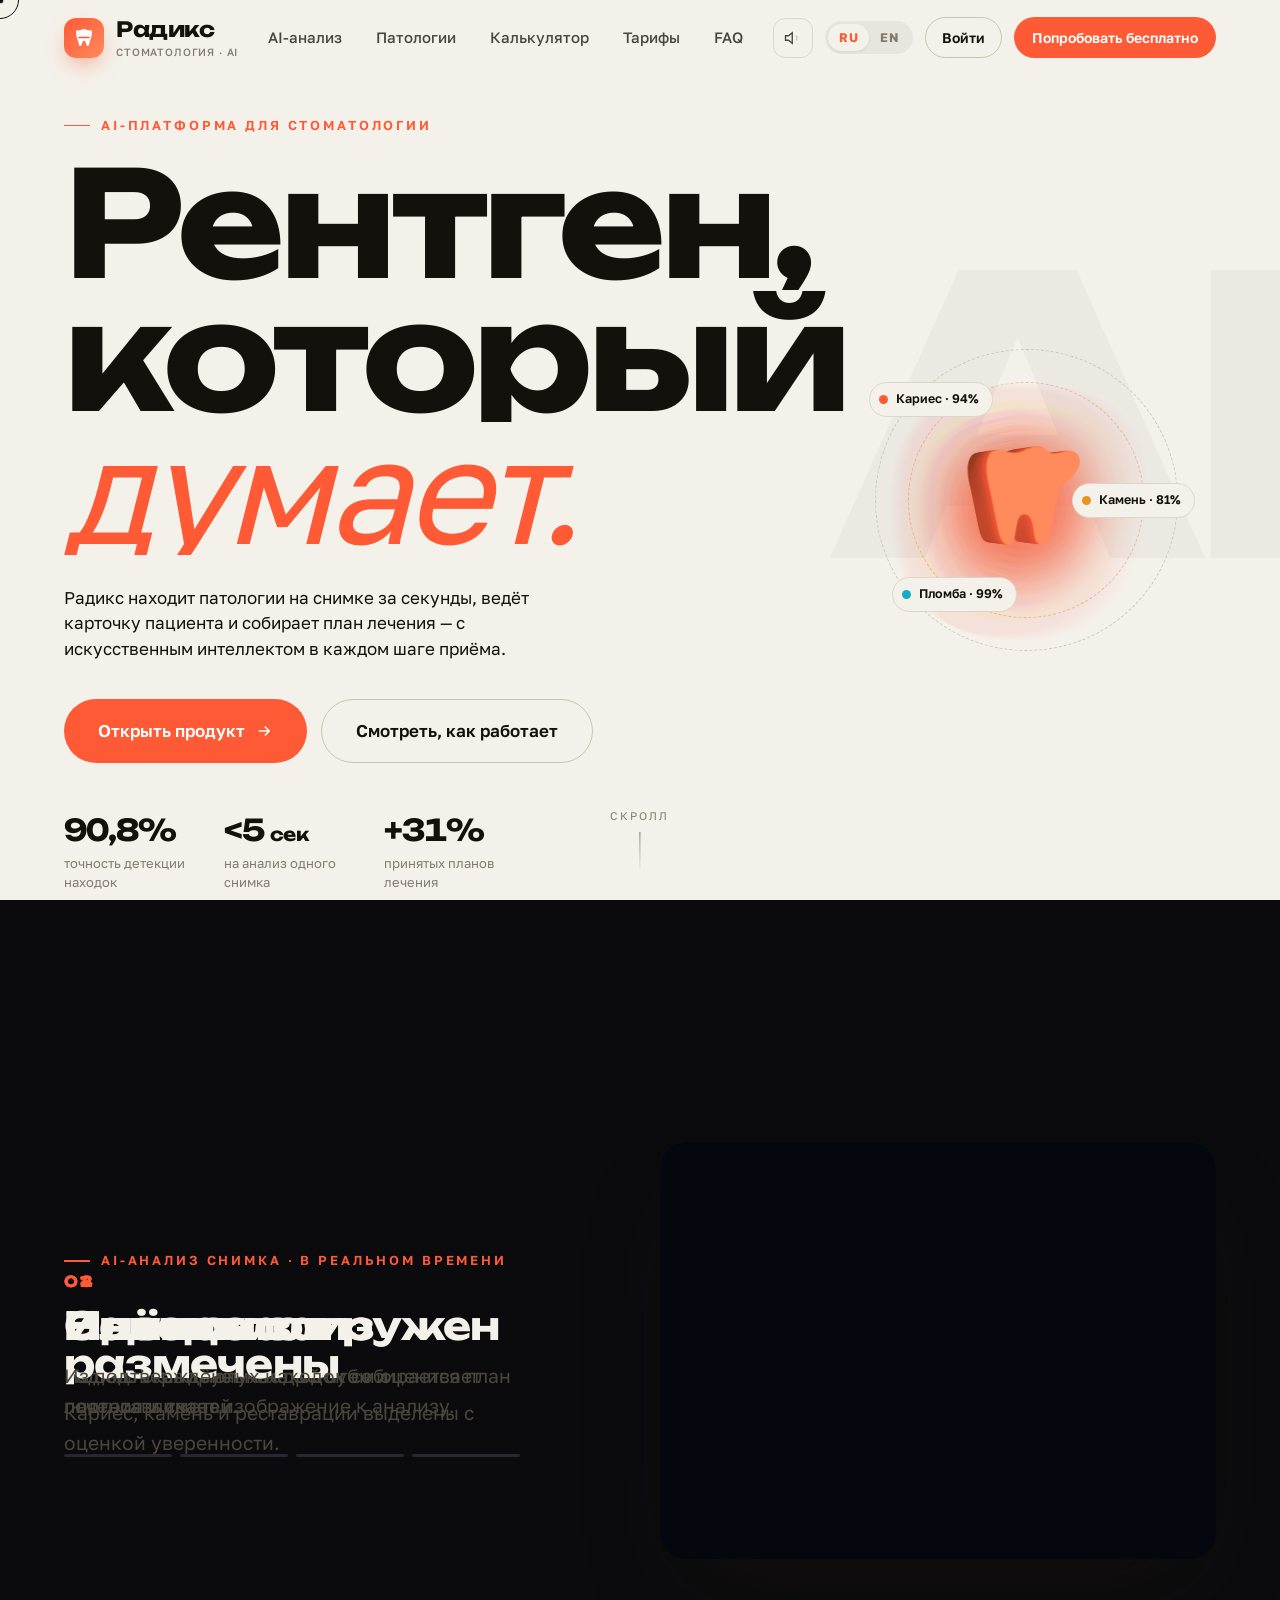
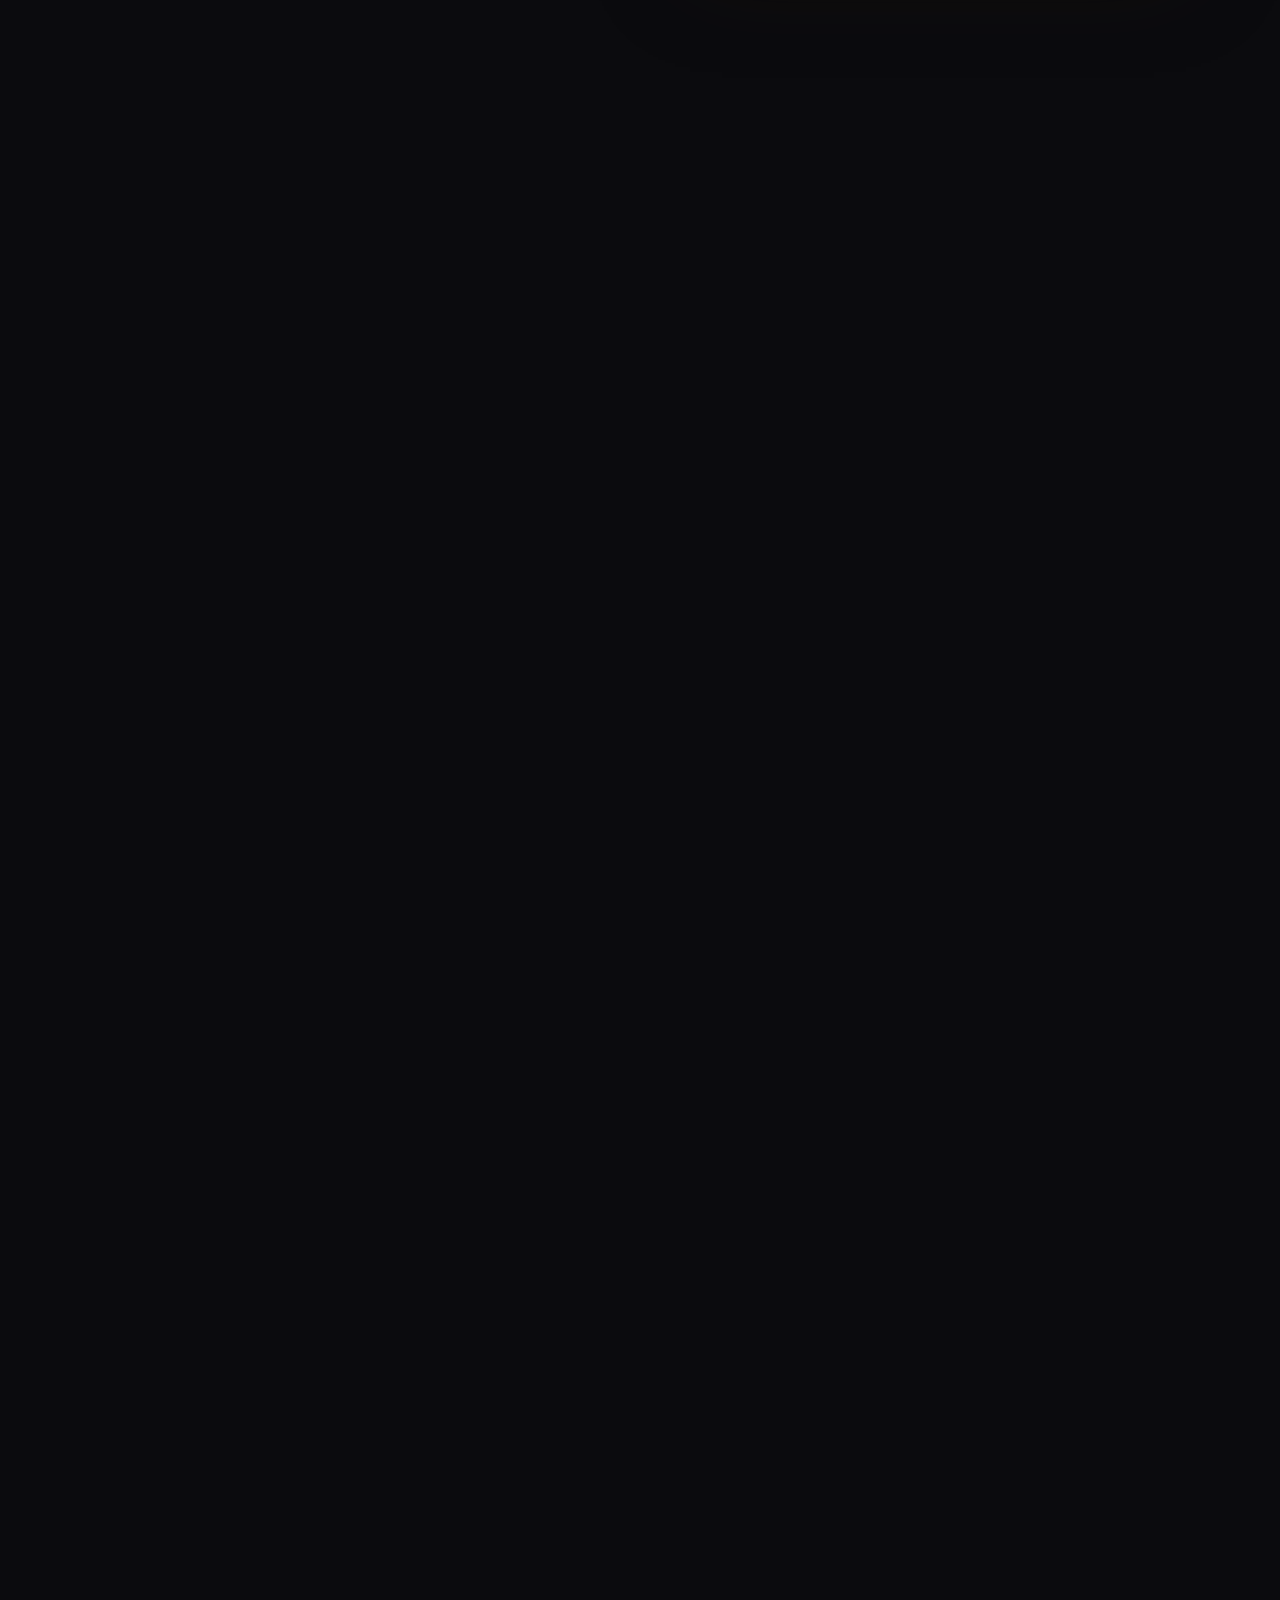
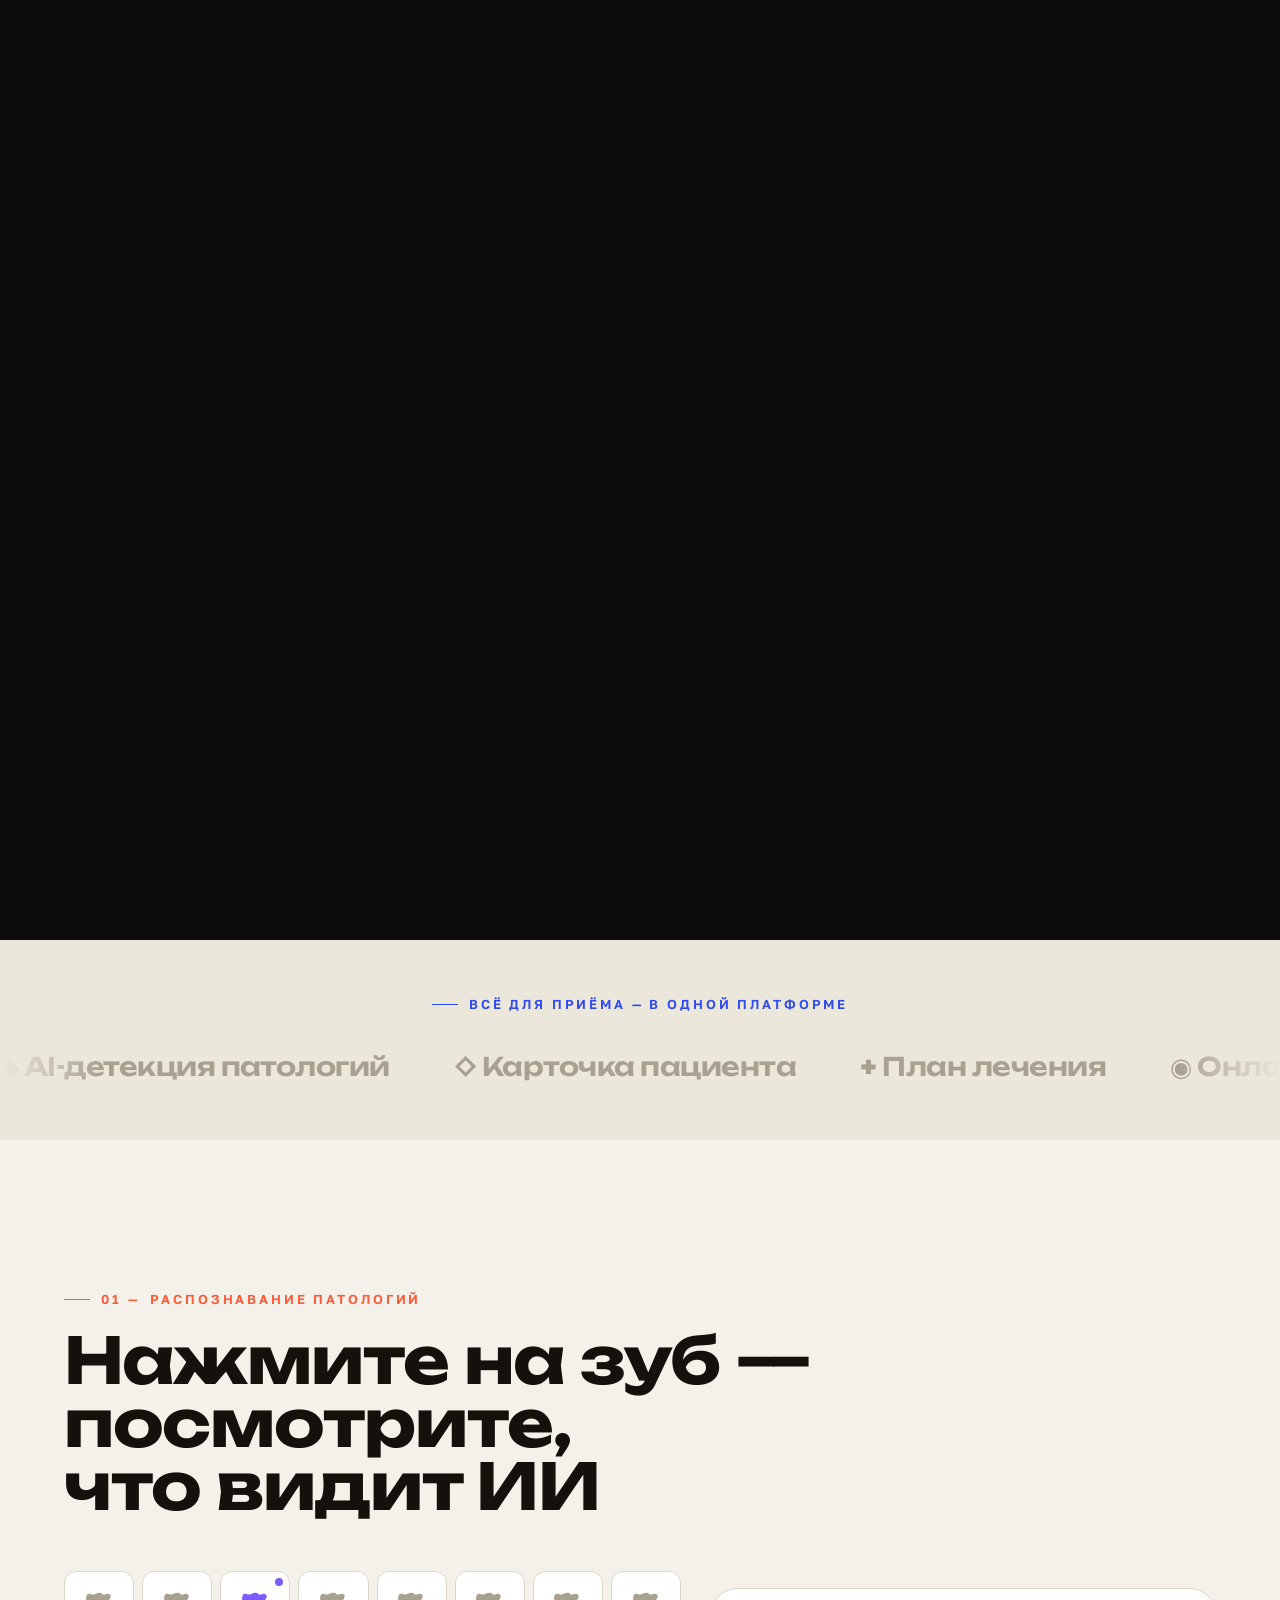
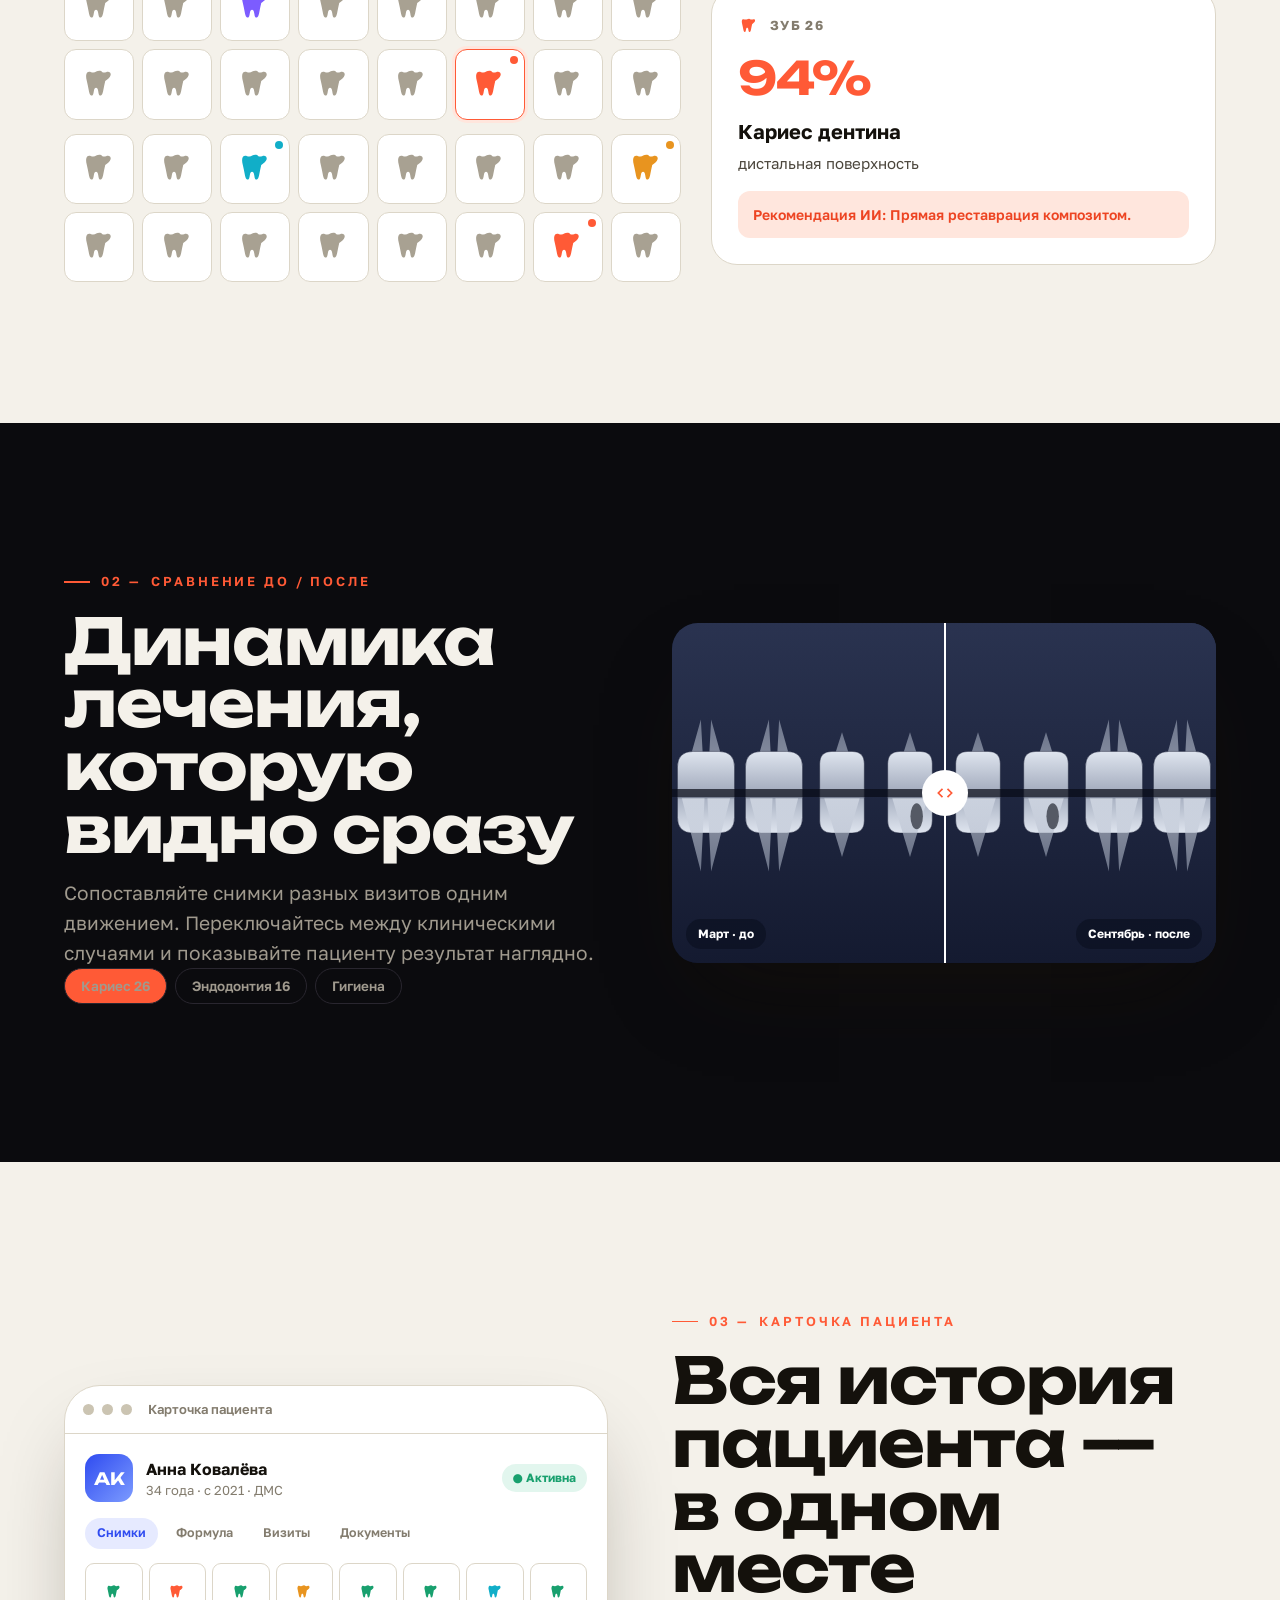
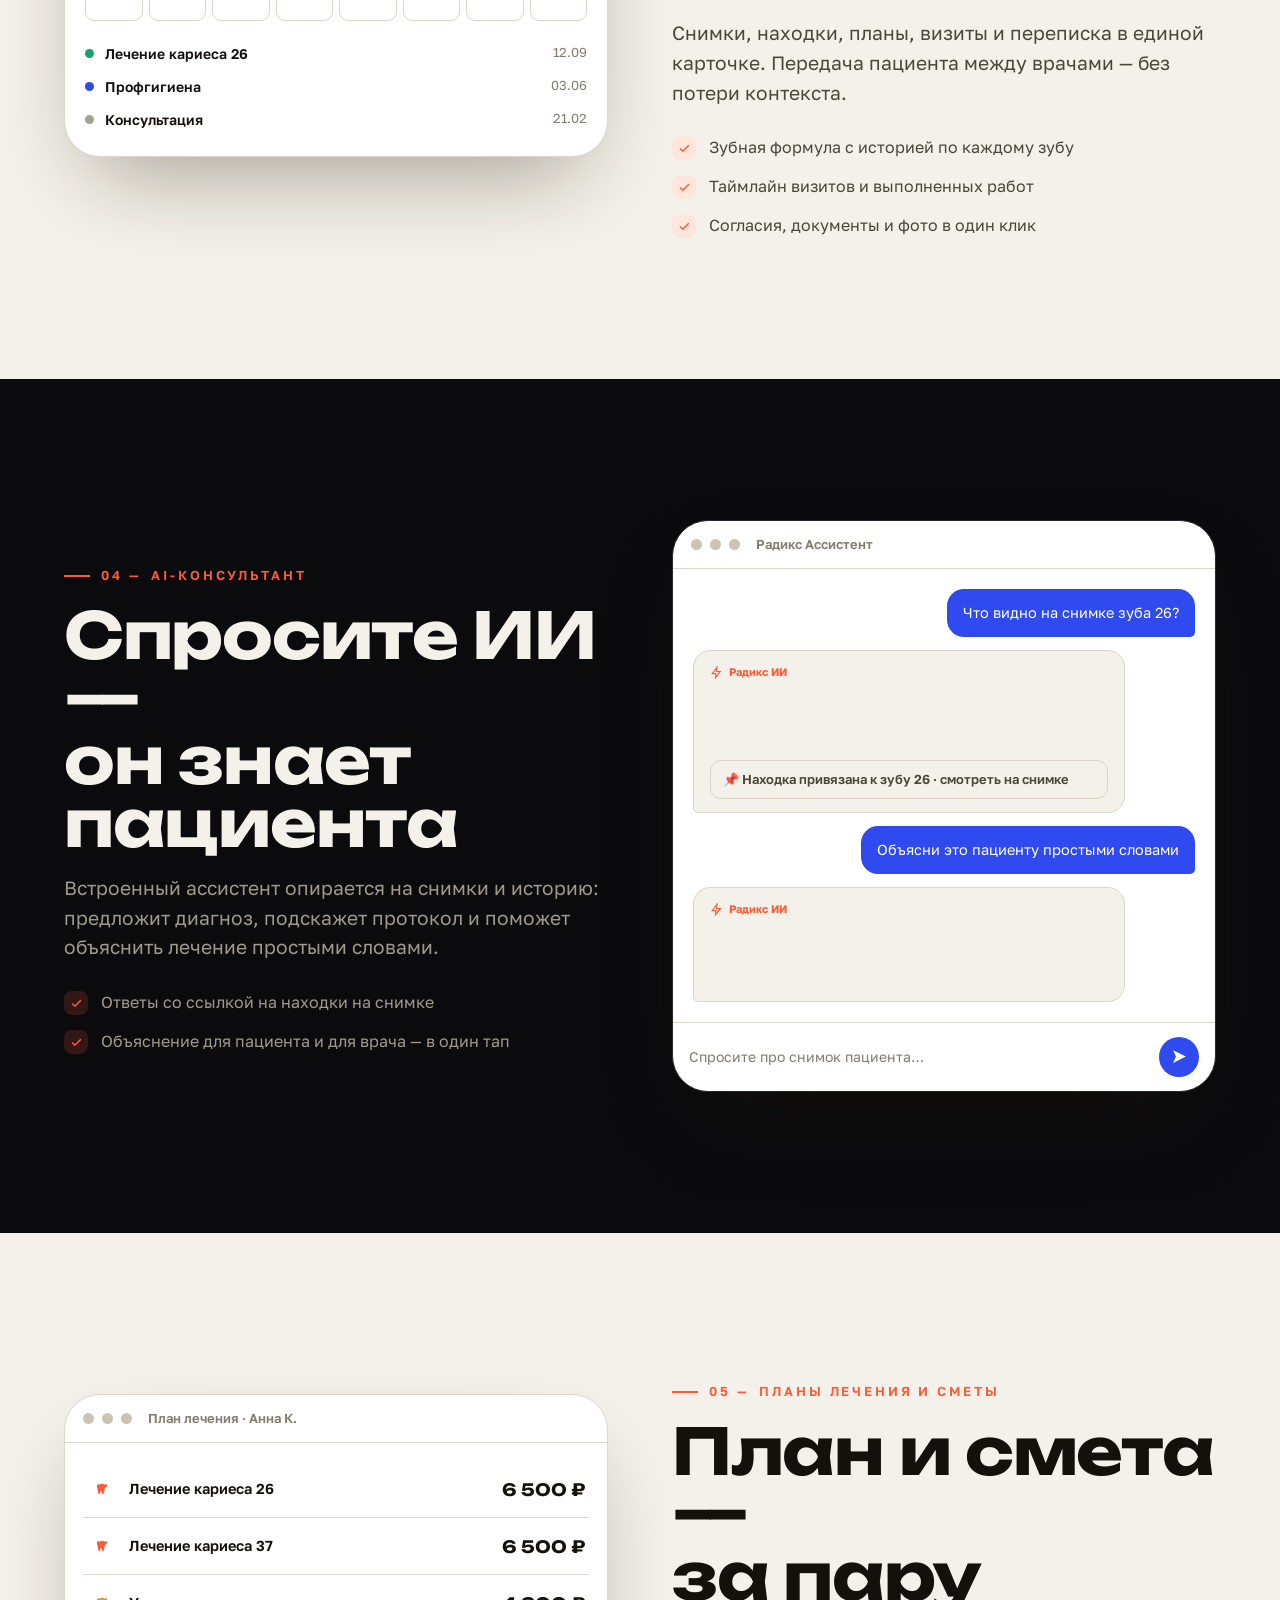
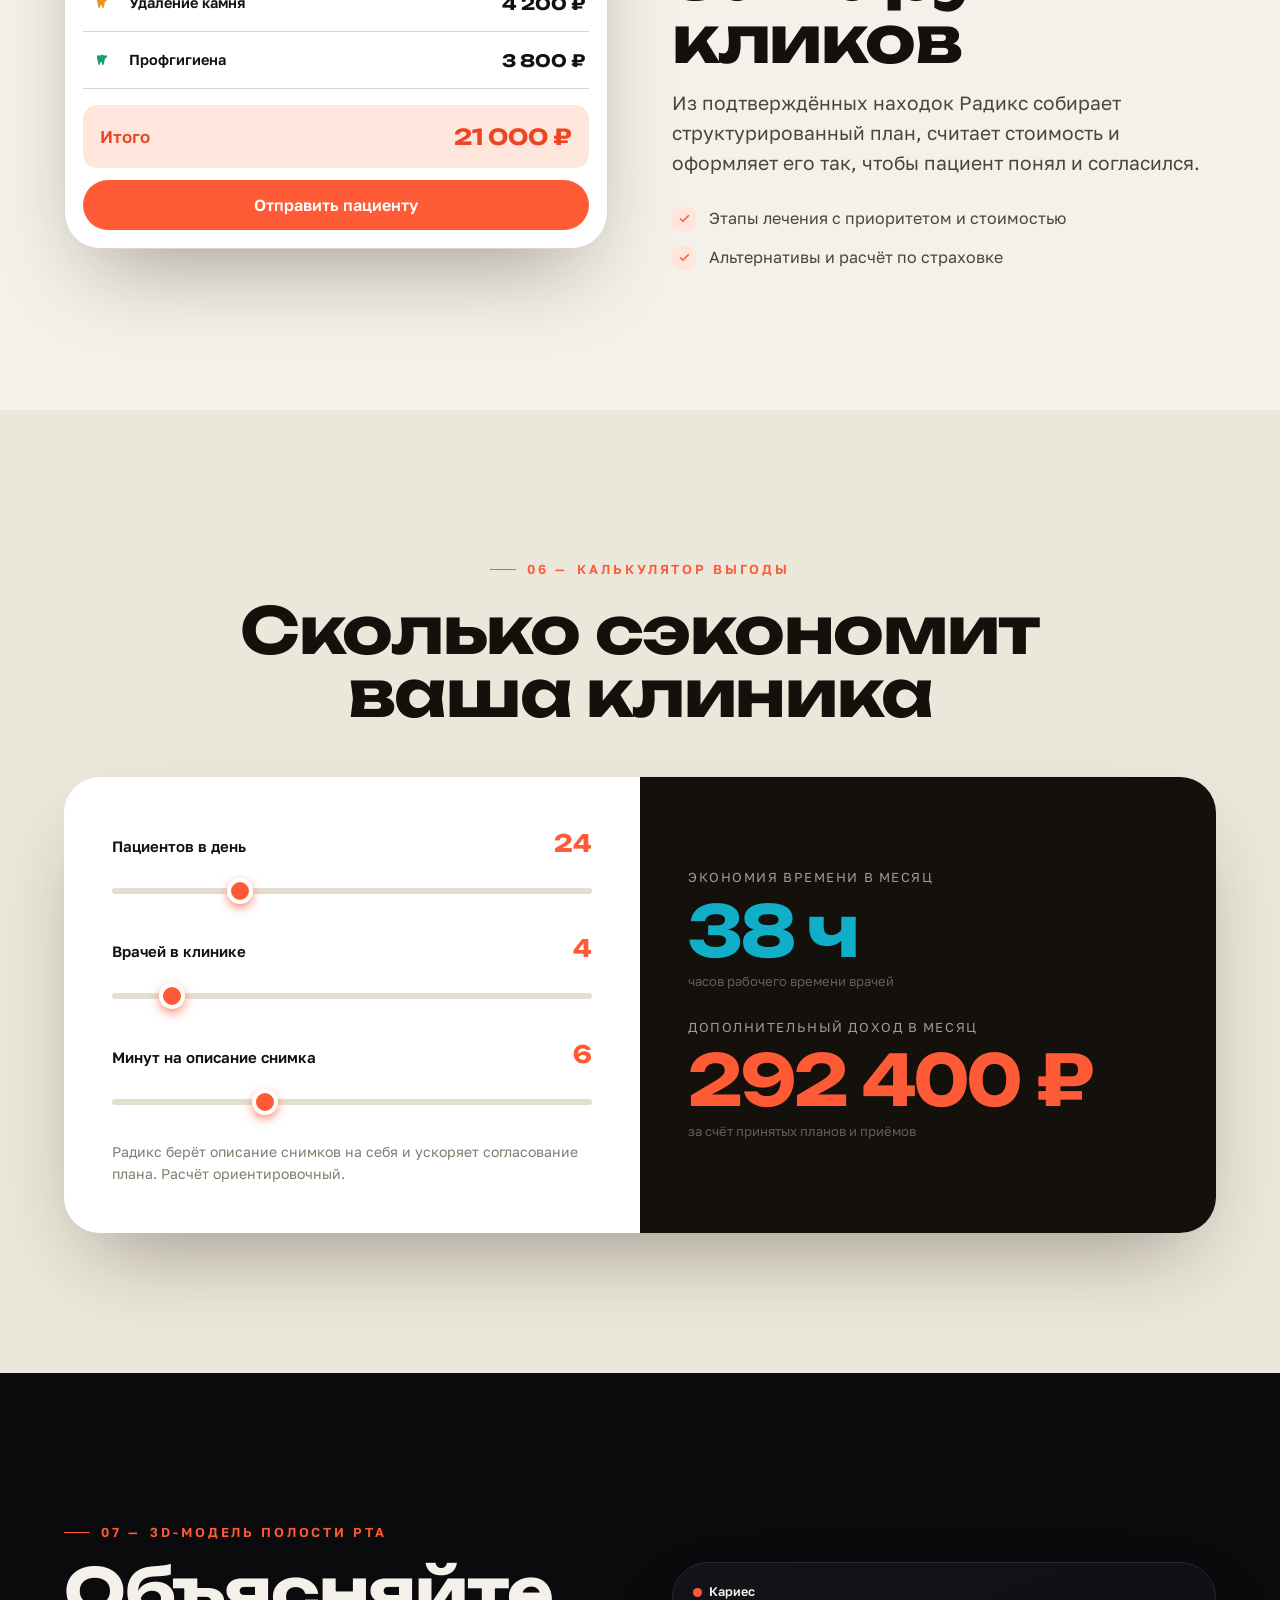
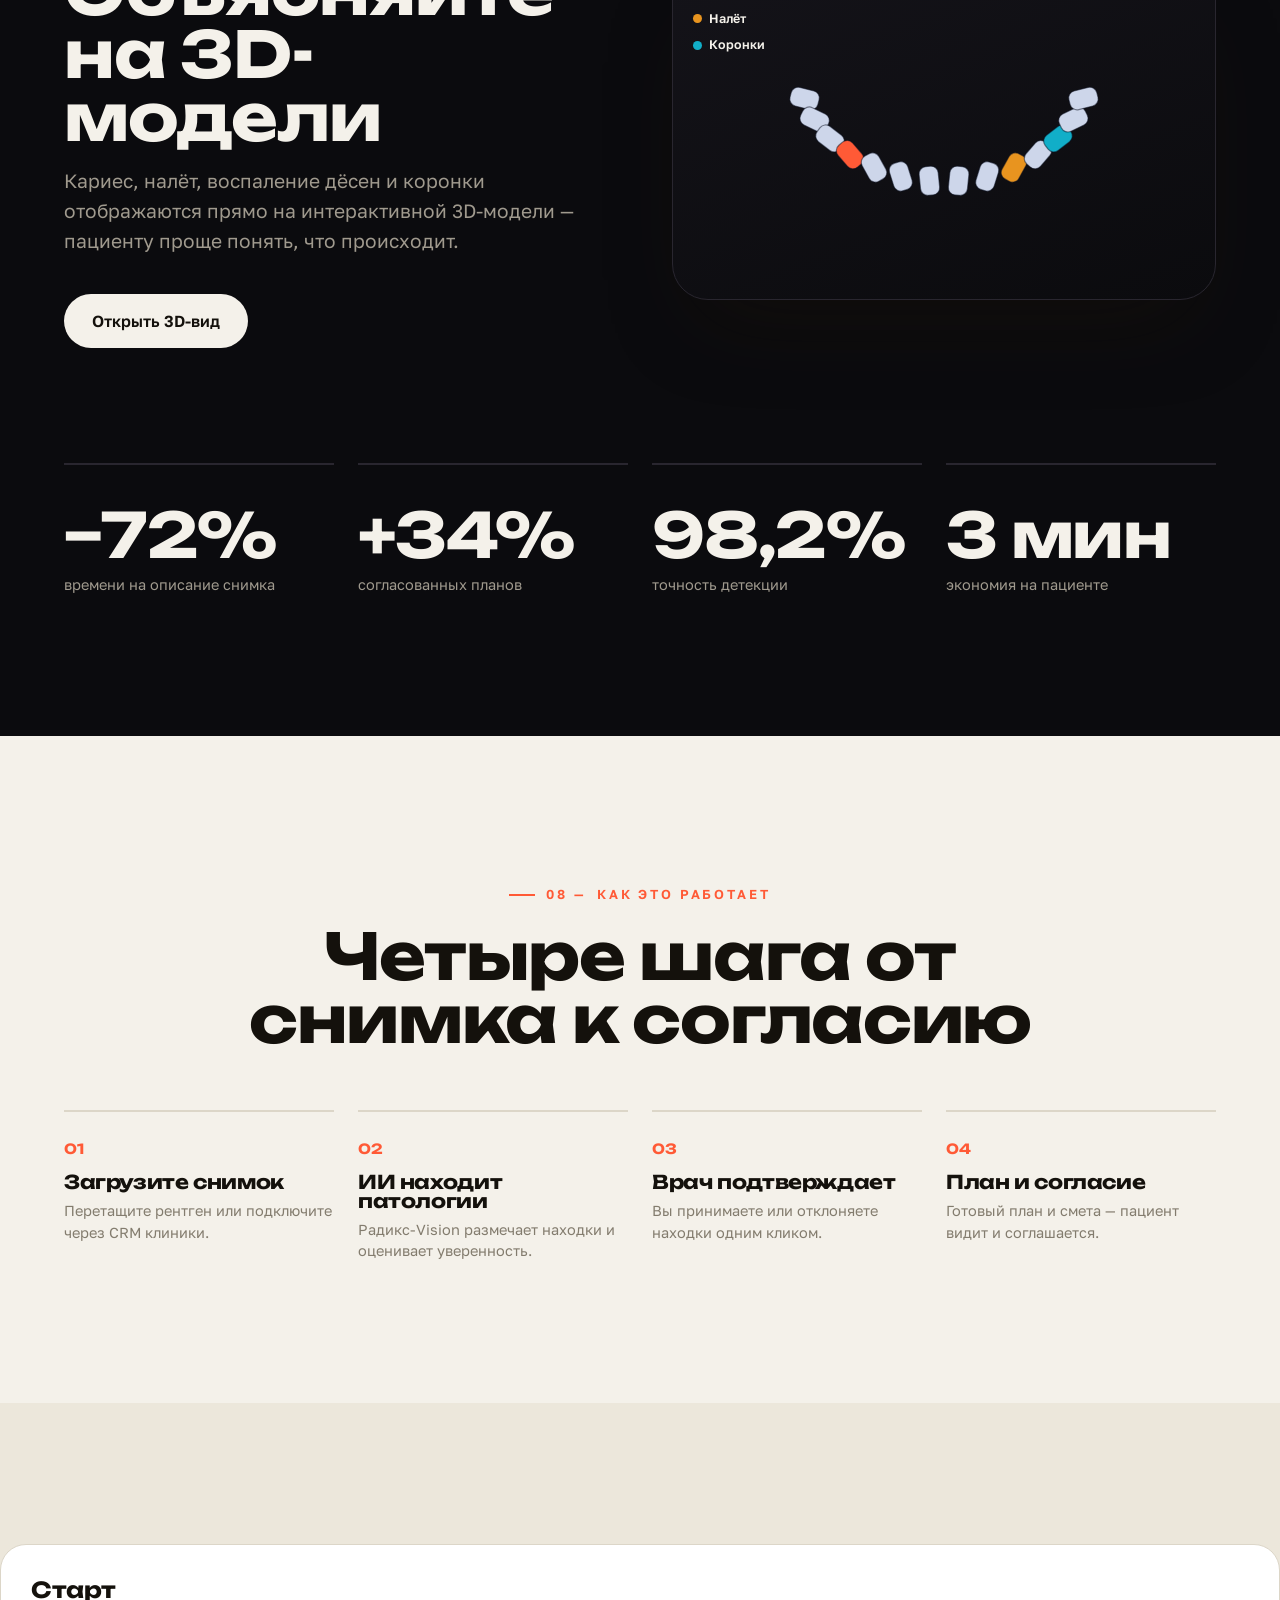
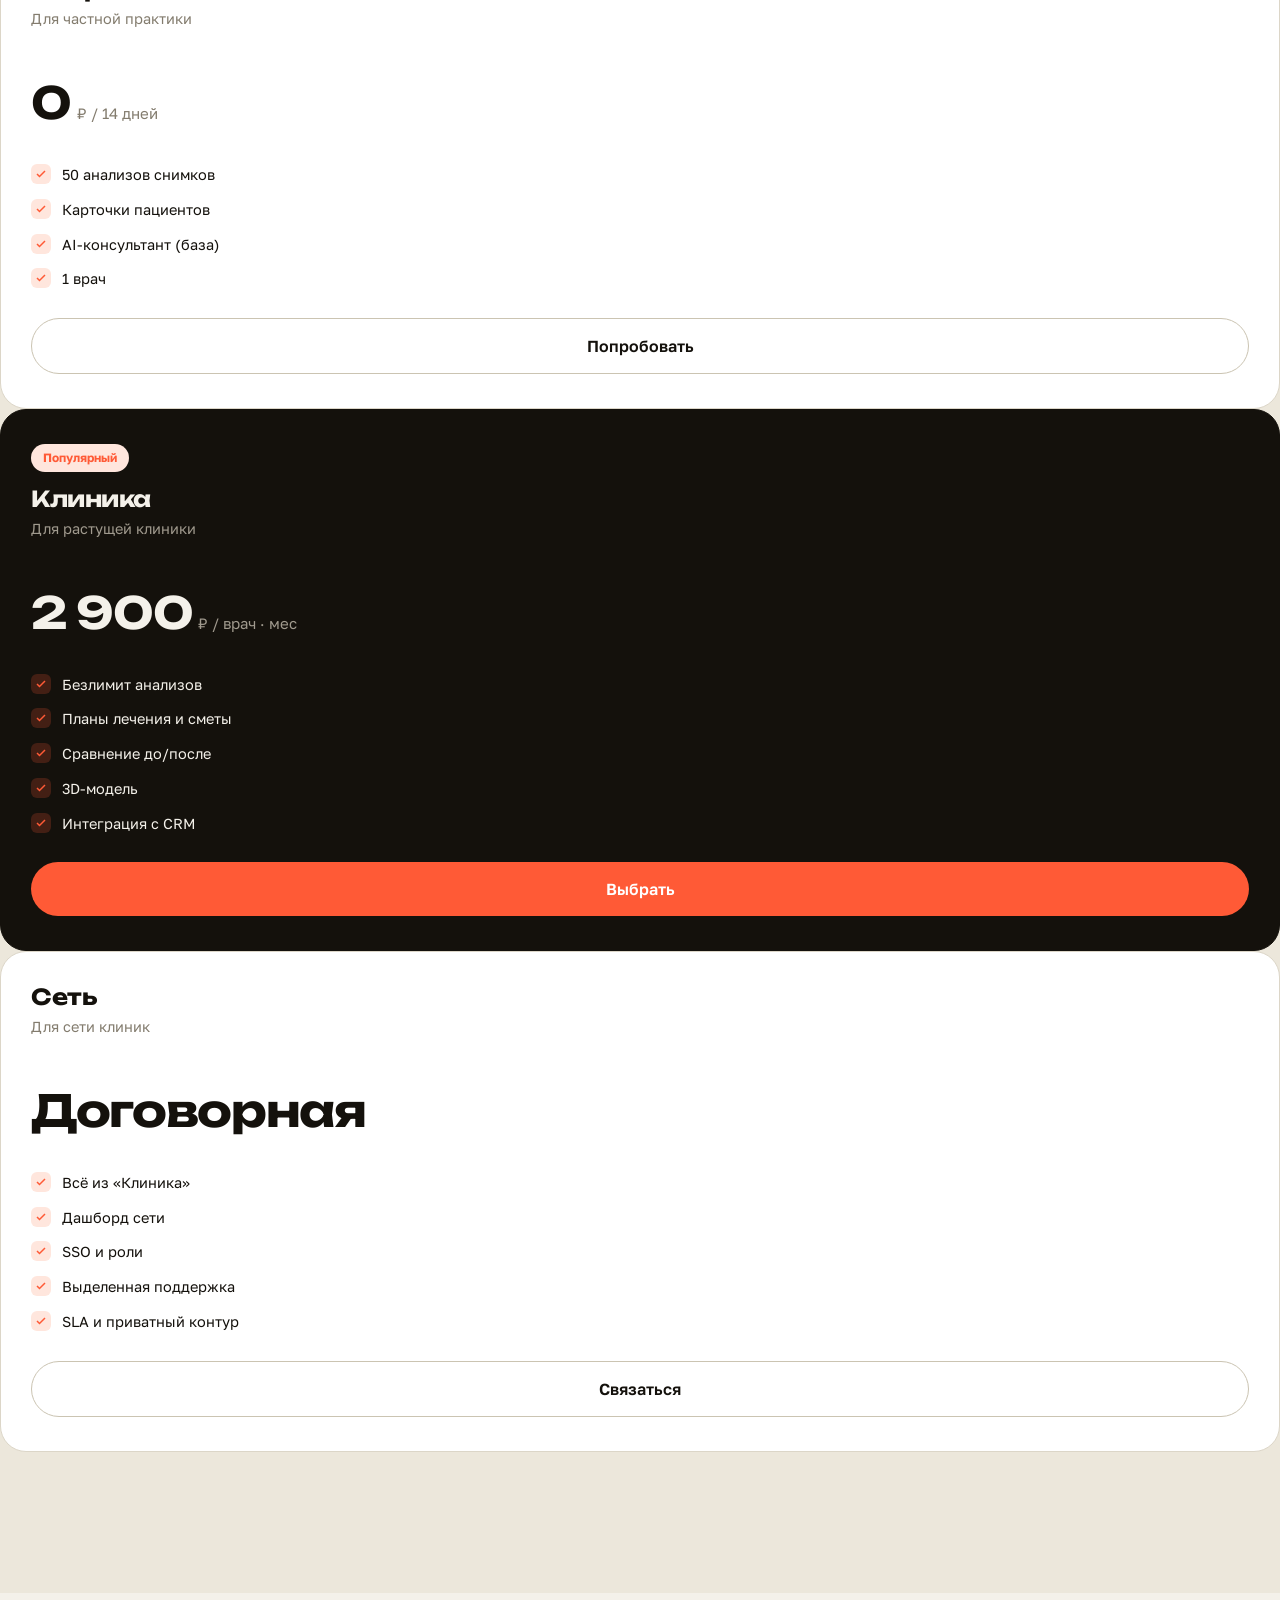
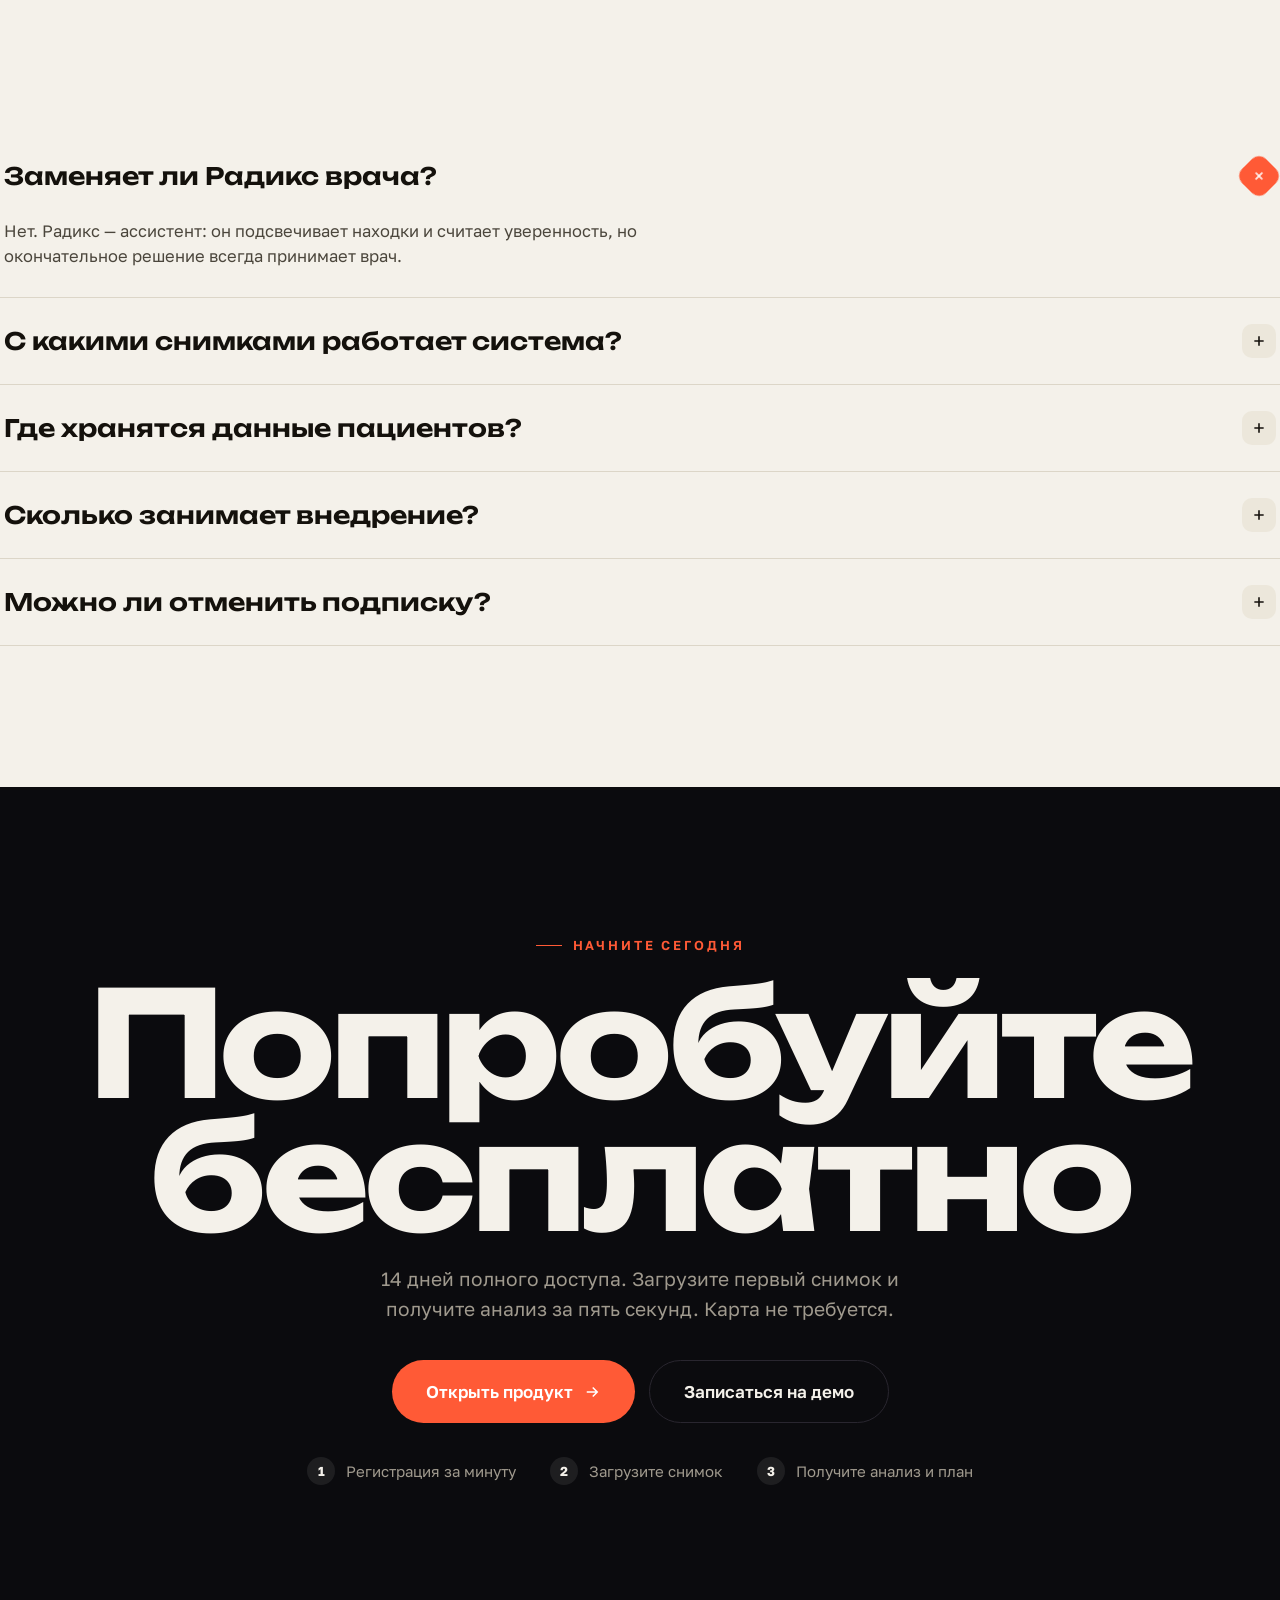
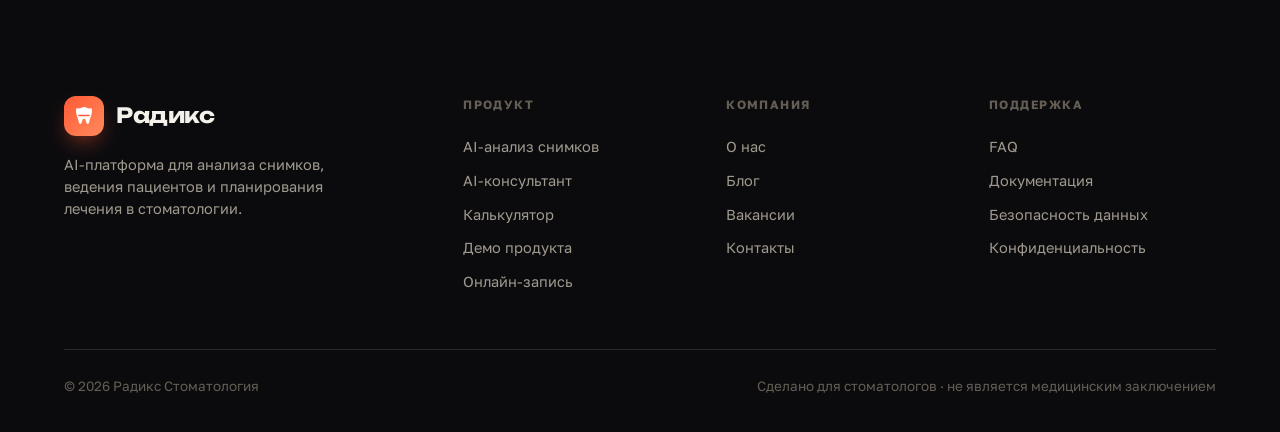
==== commit feac46af: "Лендинг: убраны выдуманные клиники-клиенты из marquee «Нам доверяют ДентаЛюкс/Аврора/...» (фейковый " ====
--- a/Лендинг МВП.html
+++ b/Лендинг МВП.html
@@ -115,7 +115,7 @@
 
 <!-- ============ MARQUEE ============ -->
 <section class="section cream2" style="padding-block:46px">
-  <div class="wrap" style="text-align:center;margin-bottom:26px"><span class="eyebrow b" style="justify-content:center" data-i18n="logos_label">Нам доверяют клиники и частные практики</span></div>
+  <div class="wrap" style="text-align:center;margin-bottom:26px"><span class="eyebrow b" style="justify-content:center" data-i18n="logos_label">Всё для приёма — в одной платформе</span></div>
   <div class="marquee"><div class="marquee-track" id="marquee"></div></div>
 </section>
 
